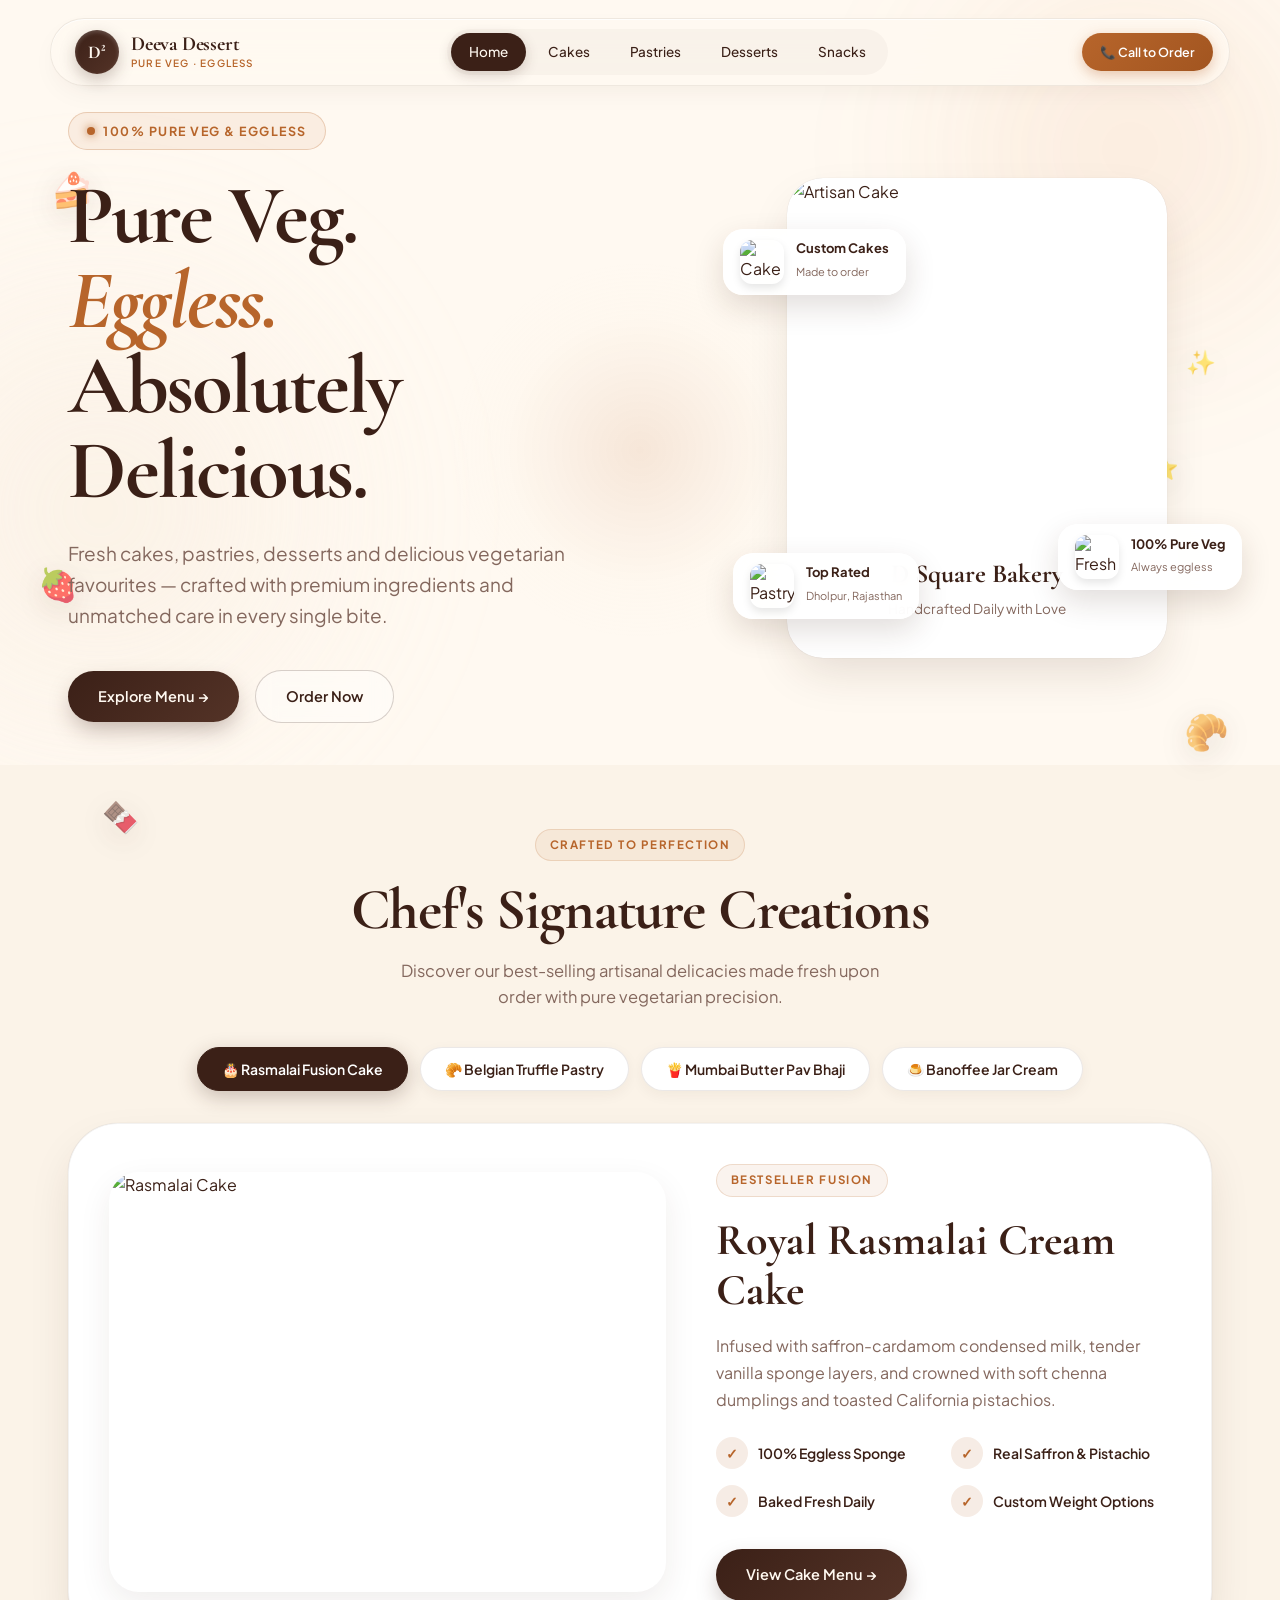
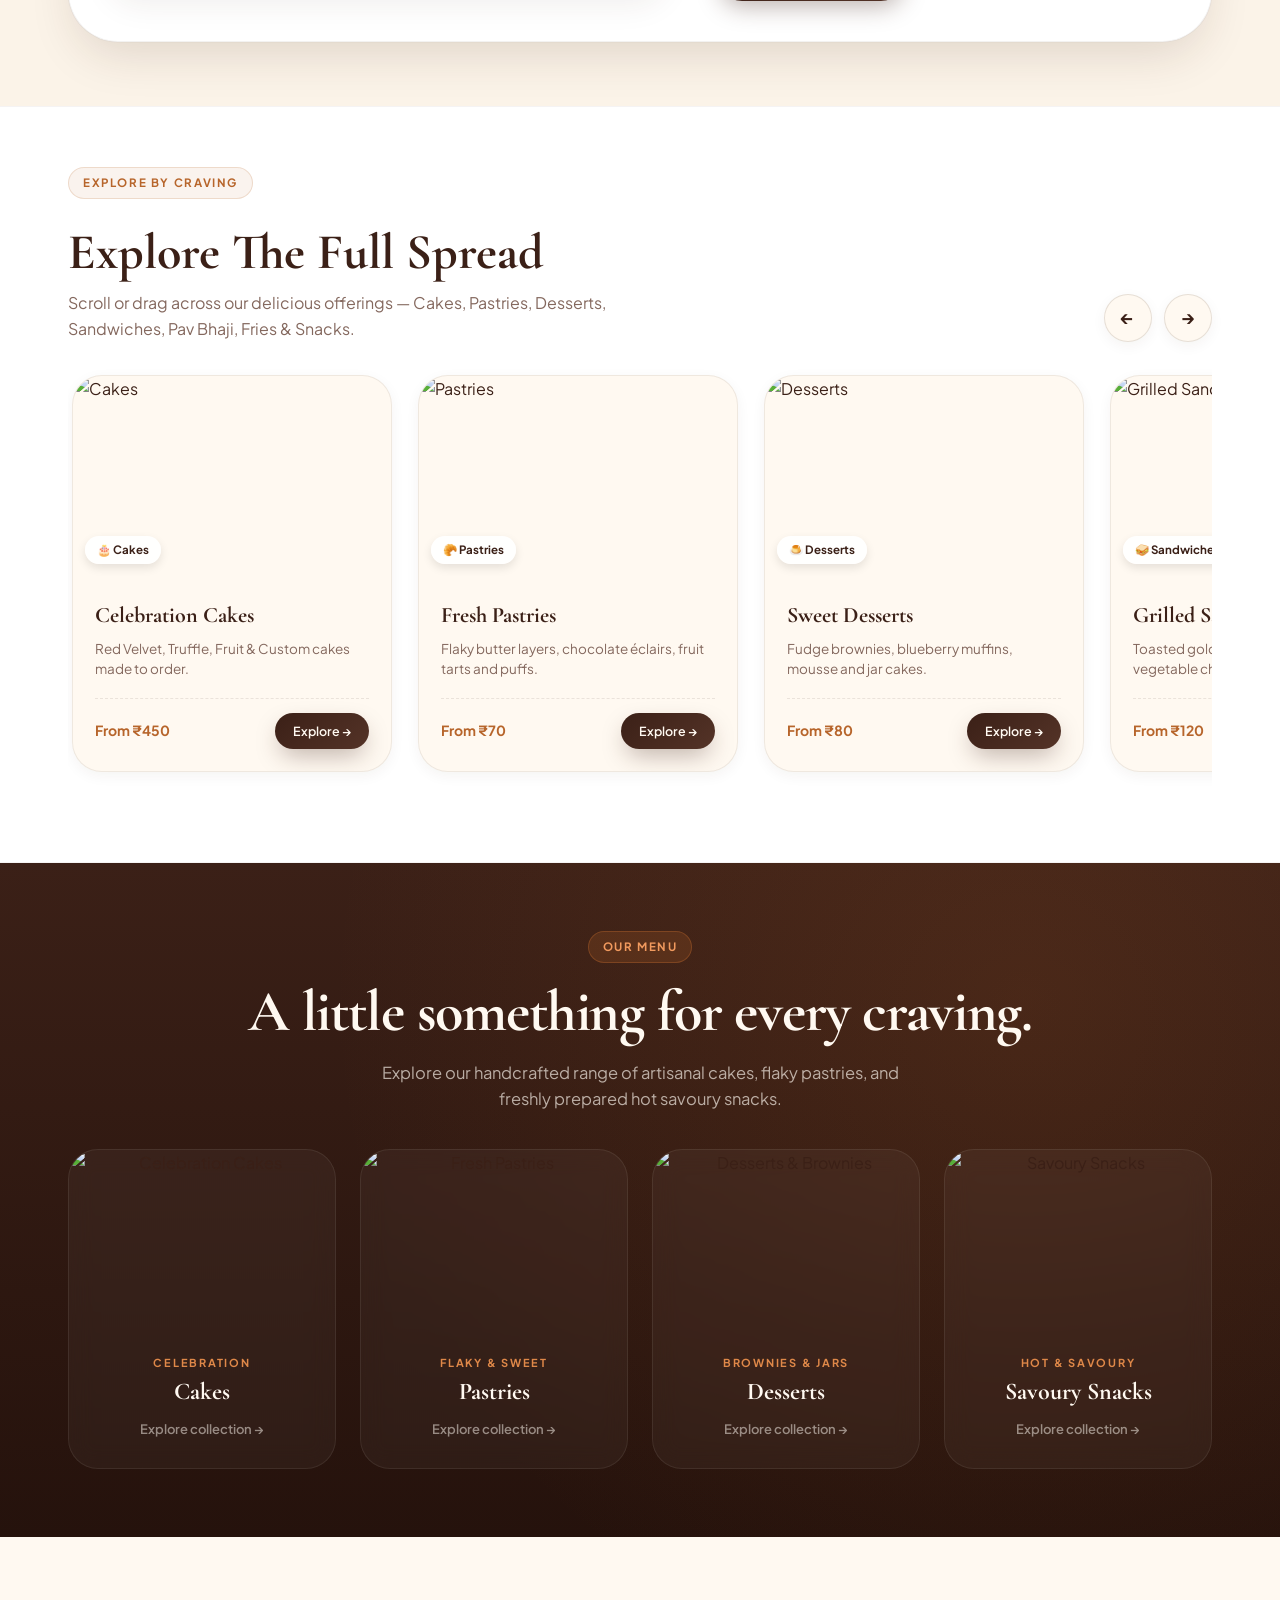
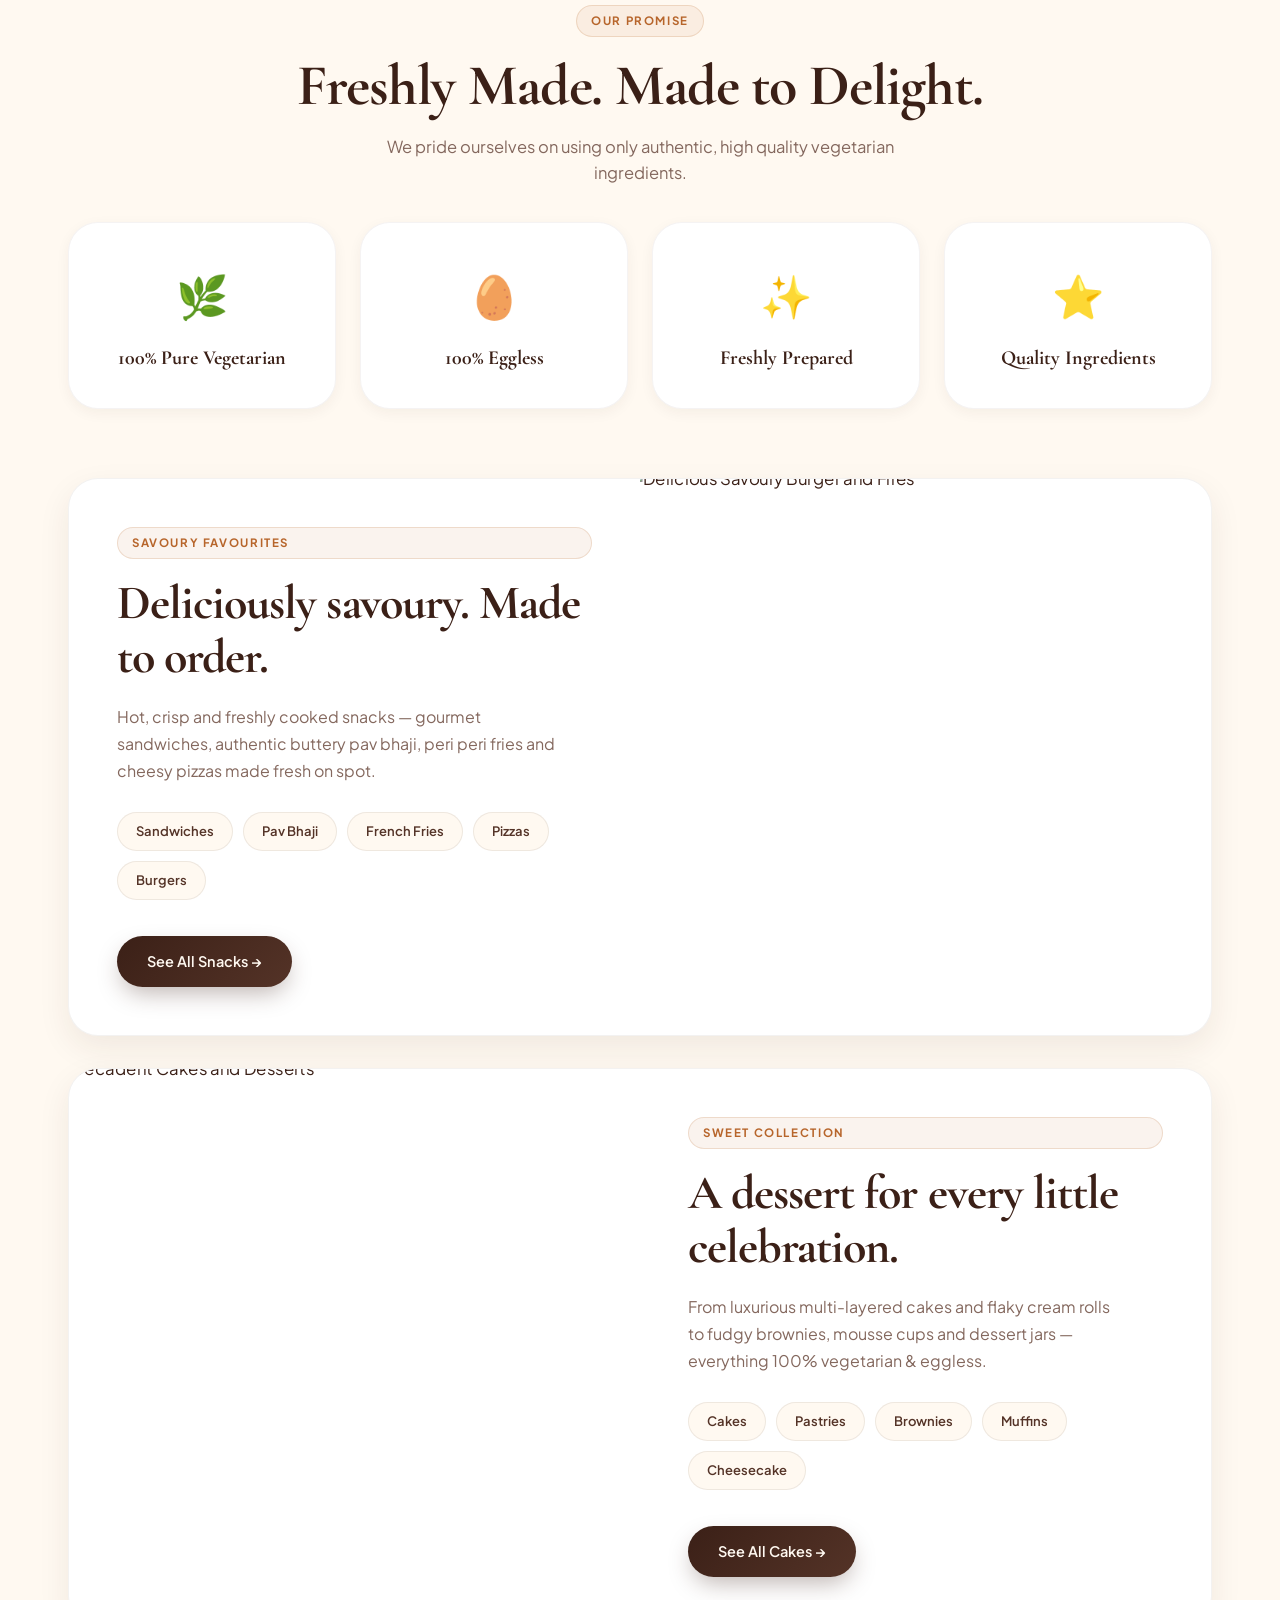
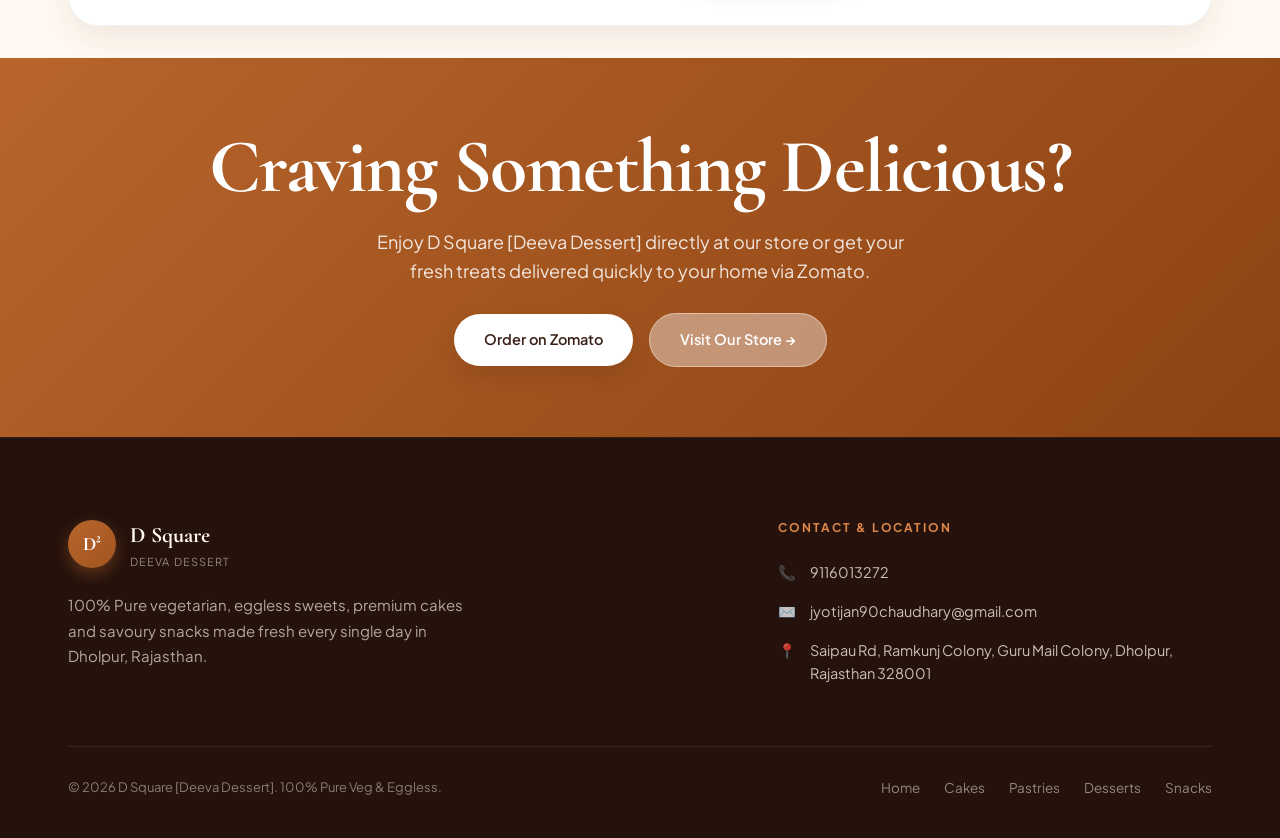
==== index.html @ 33e01db3 "v1" ====
<!DOCTYPE html>
<html lang="en" dir="ltr">
<head>
  <meta charset="UTF-8">
  <meta name="viewport" content="width=device-width, initial-scale=1.0">
  <title>D² Deeva Dessert — Pure Veg. Eggless. Absolutely Delicious.</title>
  <meta name="description" content="Fresh cakes, pastries, desserts and delicious vegetarian favourites — quality and freshness in every bite. 100% Pure Veg & Eggless.">
  <link rel="stylesheet" href="styles.css">
  <!-- GSAP & ScrollTrigger for fluid cinematic animations -->
  <script src="https://cdnjs.cloudflare.com/ajax/libs/gsap/3.12.5/gsap.min.js"></script>
  <script src="https://cdnjs.cloudflare.com/ajax/libs/gsap/3.12.5/ScrollTrigger.min.js"></script>
  <!-- Three.js for 3D animated scene -->
  <script src="https://cdnjs.cloudflare.com/ajax/libs/three.js/r128/three.min.js"></script>
</head>
<body>

  <!-- Ambient background glow orbs -->
  <div class="bg-ambient-orb orb-1"></div>
  <div class="bg-ambient-orb orb-2"></div>

  <!-- Floating Parallax Food Emblems / Crumbs -->
  <div class="floating-deco-layer" aria-hidden="true">
    <div class="deco-item deco-1" data-speed="0.15">🍰</div>
    <div class="deco-item deco-2" data-speed="-0.25">✨</div>
    <div class="deco-item deco-3" data-speed="0.2">🍓</div>
    <div class="deco-item deco-4" data-speed="-0.18">🥐</div>
    <div class="deco-item deco-5" data-speed="0.3">🍫</div>
    <div class="deco-item deco-6" data-speed="-0.22">⭐</div>
  </div>

  <!-- ═══ FLOATING NAVBAR ═══ -->
  <div class="navbar-wrap">
    <nav class="navbar" id="navbar">
      <a href="index.html" class="nav-logo">
        <div class="nav-logo-badge">D²</div>
        <div>
          <div class="nav-logo-text">Deeva Dessert</div>
          <div class="nav-logo-sub">Pure Veg · Eggless</div>
        </div>
      </a>
      <div class="nav-links">
        <a href="index.html" class="active">Home</a>
        <a href="cakes.html">Cakes</a>
        <a href="pastries.html">Pastries</a>
        <a href="desserts.html">Desserts</a>
        <a href="snacks.html">Snacks</a>
      </div>
      <div class="nav-right-actions">
        <a href="tel:9116013272" class="nav-btn-call">📞 Call to Order</a>
        <button class="nav-mobile-toggle" id="mobileToggle" aria-label="Toggle menu">
          <span></span><span></span><span></span>
        </button>
      </div>
    </nav>
  </div>

  <!-- Mobile Dropdown Menu -->
  <div class="nav-mobile-menu" id="mobileMenu">
    <a href="index.html" class="active">Home</a>
    <a href="cakes.html">Cakes</a>
    <a href="pastries.html">Pastries</a>
    <a href="desserts.html">Desserts</a>
    <a href="snacks.html">Snacks</a>
    <a href="tel:9116013272" style="color: var(--accent); font-weight: 700;">📞 Call: 9116013272</a>
  </div>

  <!-- ═══ CINEMATIC 3D HERO SECTION ═══ -->
  <section class="hero" id="heroSection">
    <div id="three-canvas"></div>
    <div class="container">
      <div class="hero-grid">
        <div class="hero-content" id="heroText">
          <div class="hero-badge hero-anim-elem">
            <span class="hero-badge-dot"></span>
            100% Pure Veg &amp; Eggless
          </div>
          <h1 class="hero-anim-elem">Pure Veg.<br><span class="highlight">Eggless.</span><br>Absolutely Delicious.</h1>
          <p class="hero-sub hero-anim-elem">Fresh cakes, pastries, desserts and delicious vegetarian favourites — crafted with premium ingredients and unmatched care in every single bite.</p>
          <div class="hero-btns hero-anim-elem">
            <a href="#menu" class="btn btn-primary">Explore Menu →</a>
            <a href="tel:9116013272" class="btn btn-outline">Order Now</a>
          </div>
        </div>

        <!-- Interactive 3D Parallax Tilt Card -->
        <div class="hero-visual-stage" id="heroVisual">
          <div class="hero-3d-card" id="heroCard">
            <div class="hero-3d-card-img-wrap">
              <img src="https://images.unsplash.com/photo-1578985545062-69928b1d9587?auto=format&fit=crop&w=800&q=80" alt="Artisan Cake" class="hero-3d-card-img" id="heroFoodImg">
            </div>
            <div class="hero-3d-card-caption">
              <h3>D Square Bakery</h3>
              <p>Handcrafted Daily with Love</p>
            </div>
          </div>

          <!-- Floating 3D Chips -->
          <div class="floating-chip chip-1" id="heroChip1">
            <img src="https://images.unsplash.com/photo-1588195538326-c5b1e9f80a1b?auto=format&fit=crop&w=120&q=80" alt="Cake" class="chip-img-thumb">
            <div class="chip-text">
              <h5>Custom Cakes</h5>
              <span>Made to order</span>
            </div>
          </div>

          <div class="floating-chip chip-2" id="heroChip2">
            <img src="https://images.unsplash.com/photo-1509440159596-0249088772ff?auto=format&fit=crop&w=120&q=80" alt="Fresh Bakery" class="chip-img-thumb">
            <div class="chip-text">
              <h5>100% Pure Veg</h5>
              <span>Always eggless</span>
            </div>
          </div>

          <div class="floating-chip chip-3" id="heroChip3">
            <img src="https://images.unsplash.com/photo-1555396273-367ea4eb4db5?auto=format&fit=crop&w=120&q=80" alt="Pastry" class="chip-img-thumb">
            <div class="chip-text">
              <h5>Top Rated</h5>
              <span>Dholpur, Rajasthan</span>
            </div>
          </div>
        </div>
      </div>
    </div>
  </section>

  <!-- ═══ 3D STICKY INTERACTIVE SIGNATURE SHOWCASE ═══ -->
  <section class="flavour-showcase-section" id="signatureShowcase">
    <div class="container">
      <div class="section-header text-center reveal">
        <span class="label-tag">Crafted to Perfection</span>
        <h2>Chef's Signature Creations</h2>
        <p>Discover our best-selling artisanal delicacies made fresh upon order with pure vegetarian precision.</p>
      </div>

      <!-- Tab Buttons -->
      <div class="flavour-tabs reveal">
        <button class="flavour-tab-btn active" data-target="panel-cake">🎂 Rasmalai Fusion Cake</button>
        <button class="flavour-tab-btn" data-target="panel-pastry">🥐 Belgian Truffle Pastry</button>
        <button class="flavour-tab-btn" data-target="panel-snack">🍟 Mumbai Butter Pav Bhaji</button>
        <button class="flavour-tab-btn" data-target="panel-dessert">🍮 Banoffee Jar Cream</button>
      </div>

      <!-- Tab Panels -->
      <div class="flavour-panels">

        <!-- Panel 1: Cake -->
        <div class="flavour-panel active" id="panel-cake">
          <div class="flavour-panel-img-wrap">
            <img src="https://images.unsplash.com/photo-1541781774459-bb2af2f05b55?auto=format&fit=crop&w=900&q=80" alt="Rasmalai Cake" class="flavour-panel-img">
          </div>
          <div class="flavour-panel-info">
            <span class="label-tag">Bestseller Fusion</span>
            <h3>Royal Rasmalai Cream Cake</h3>
            <p>Infused with saffron-cardamom condensed milk, tender vanilla sponge layers, and crowned with soft chenna dumplings and toasted California pistachios.</p>
            <div class="flavour-features">
              <div class="flavour-feat-item"><span class="flavour-feat-icon">✓</span> 100% Eggless Sponge</div>
              <div class="flavour-feat-item"><span class="flavour-feat-icon">✓</span> Real Saffron &amp; Pistachio</div>
              <div class="flavour-feat-item"><span class="flavour-feat-icon">✓</span> Baked Fresh Daily</div>
              <div class="flavour-feat-item"><span class="flavour-feat-icon">✓</span> Custom Weight Options</div>
            </div>
            <a href="cakes.html" class="btn btn-primary">View Cake Menu →</a>
          </div>
        </div>

        <!-- Panel 2: Pastry -->
        <div class="flavour-panel" id="panel-pastry">
          <div class="flavour-panel-img-wrap">
            <img src="https://images.unsplash.com/photo-1606313564200-e75d5e30476c?auto=format&fit=crop&w=900&q=80" alt="Belgian Truffle Pastry" class="flavour-panel-img">
          </div>
          <div class="flavour-panel-info">
            <span class="label-tag">Chocoholic Delight</span>
            <h3>Belgian Dark Truffle Pastry</h3>
            <p>Layered with 54% dark cocoa mousse, rich moist chocolate sponge, and glazed with a mirror-finish chocolate mirror glaze that melts upon touch.</p>
            <div class="flavour-features">
              <div class="flavour-feat-item"><span class="flavour-feat-icon">✓</span> Pure Dark Cocoa</div>
              <div class="flavour-feat-item"><span class="flavour-feat-icon">✓</span> Silky Mirror Glaze</div>
              <div class="flavour-feat-item"><span class="flavour-feat-icon">✓</span> Melt-in-mouth texture</div>
              <div class="flavour-feat-item"><span class="flavour-feat-icon">✓</span> Dairy-fresh whipped cream</div>
            </div>
            <a href="pastries.html" class="btn btn-primary">View Pastry Menu →</a>
          </div>
        </div>

        <!-- Panel 3: Snack -->
        <div class="flavour-panel" id="panel-snack">
          <div class="flavour-panel-img-wrap">
            <img src="https://images.unsplash.com/photo-1606491956689-2ea866880c84?auto=format&fit=crop&w=900&q=80" alt="Pav Bhaji" class="flavour-panel-img">
          </div>
          <div class="flavour-panel-info">
            <span class="label-tag">Hot &amp; Savoury</span>
            <h3>Amul Butter Pav Bhaji</h3>
            <p>Slow-cooked spicy mashed vegetables seasoned with aromatic spices, topped with generous dollops of butter, served piping hot with golden-toasted pav.</p>
            <div class="flavour-features">
              <div class="flavour-feat-item"><span class="flavour-feat-icon">✓</span> 100% Pure Butter</div>
              <div class="flavour-feat-item"><span class="flavour-feat-icon">✓</span> Made Fresh to Order</div>
              <div class="flavour-feat-item"><span class="flavour-feat-icon">✓</span> Served with Lime &amp; Onion</div>
              <div class="flavour-feat-item"><span class="flavour-feat-icon">✓</span> Authentic Secret Spices</div>
            </div>
            <a href="snacks.html" class="btn btn-primary">View Snacks Menu →</a>
          </div>
        </div>

        <!-- Panel 4: Dessert -->
        <div class="flavour-panel" id="panel-dessert">
          <div class="flavour-panel-img-wrap">
            <img src="https://images.unsplash.com/photo-1514517521153-1be72277b32f?auto=format&fit=crop&w=900&q=80" alt="Banoffee Jar Cream" class="flavour-panel-img">
          </div>
          <div class="flavour-panel-info">
            <span class="label-tag">Decadent Delight</span>
            <h3>English Banoffee Jar Cream</h3>
            <p>Layers of buttery biscuit crumble, slow-cooked golden dulce de leche caramel, sliced fresh bananas, and cloud-like whipped cream in a keepsake jar.</p>
            <div class="flavour-features">
              <div class="flavour-feat-item"><span class="flavour-feat-icon">✓</span> Dulce de Leche Caramel</div>
              <div class="flavour-feat-item"><span class="flavour-feat-icon">✓</span> Fresh Banana Layers</div>
              <div class="flavour-feat-item"><span class="flavour-feat-icon">✓</span> Reusable Glass Jar</div>
              <div class="flavour-feat-item"><span class="flavour-feat-icon">✓</span> Ready for Gifting</div>
            </div>
            <a href="desserts.html" class="btn btn-primary">View Desserts Menu →</a>
          </div>
        </div>

      </div>
    </div>
  </section>

  <!-- ═══ ZOMATO-STYLE HORIZONTAL SCROLL PRODUCT CAROUSEL ═══ -->
  <section class="horizontal-carousel-section" id="horizontalMenuSection">
    <div class="container carousel-sticky-container">
      <div class="carousel-intro reveal">
        <div>
          <span class="label-tag">Explore By Craving</span>
          <h2>Explore The Full Spread</h2>
          <p>Scroll or drag across our delicious offerings — Cakes, Pastries, Desserts, Sandwiches, Pav Bhaji, Fries &amp; Snacks.</p>
        </div>
        <div class="carousel-nav-arrows">
          <button class="carousel-arrow" id="carouselPrev" aria-label="Previous">←</button>
          <button class="carousel-arrow" id="carouselNext" aria-label="Next">→</button>
        </div>
      </div>

      <!-- Horizontal Track Driven by Vertical Scroll on Desktop & Touch on Mobile -->
      <div class="horizontal-scroll-track-wrapper" id="carouselTrackWrapper">
        <div class="horizontal-scroll-track" id="carouselTrack">

          <!-- Item 1: Cakes -->
          <div class="carousel-card">
            <div class="carousel-card-img-wrap">
              <img src="https://images.unsplash.com/photo-1578985545062-69928b1d9587?auto=format&fit=crop&w=700&q=80" alt="Cakes" class="carousel-card-img">
              <span class="carousel-category-badge">🎂 Cakes</span>
            </div>
            <div class="carousel-card-body">
              <h4>Celebration Cakes</h4>
              <p>Red Velvet, Truffle, Fruit &amp; Custom cakes made to order.</p>
              <div class="carousel-card-footer">
                <span class="carousel-price">From ₹450</span>
                <a href="cakes.html" class="btn btn-primary btn-sm">Explore →</a>
              </div>
            </div>
          </div>

          <!-- Item 2: Pastries -->
          <div class="carousel-card">
            <div class="carousel-card-img-wrap">
              <img src="https://images.unsplash.com/photo-1606313564200-e75d5e30476c?auto=format&fit=crop&w=700&q=80" alt="Pastries" class="carousel-card-img">
              <span class="carousel-category-badge">🥐 Pastries</span>
            </div>
            <div class="carousel-card-body">
              <h4>Fresh Pastries</h4>
              <p>Flaky butter layers, chocolate éclairs, fruit tarts and puffs.</p>
              <div class="carousel-card-footer">
                <span class="carousel-price">From ₹70</span>
                <a href="pastries.html" class="btn btn-primary btn-sm">Explore →</a>
              </div>
            </div>
          </div>

          <!-- Item 3: Desserts -->
          <div class="carousel-card">
            <div class="carousel-card-img-wrap">
              <img src="https://images.unsplash.com/photo-1514517521153-1be72277b32f?auto=format&fit=crop&w=700&q=80" alt="Desserts" class="carousel-card-img">
              <span class="carousel-category-badge">🍮 Desserts</span>
            </div>
            <div class="carousel-card-body">
              <h4>Sweet Desserts</h4>
              <p>Fudge brownies, blueberry muffins, mousse and jar cakes.</p>
              <div class="carousel-card-footer">
                <span class="carousel-price">From ₹80</span>
                <a href="desserts.html" class="btn btn-primary btn-sm">Explore →</a>
              </div>
            </div>
          </div>

          <!-- Item 4: Sandwiches -->
          <div class="carousel-card">
            <div class="carousel-card-img-wrap">
              <img src="https://images.unsplash.com/photo-1528735602780-2552fd46c7af?auto=format&fit=crop&w=700&q=80" alt="Grilled Sandwiches" class="carousel-card-img">
              <span class="carousel-category-badge">🥪 Sandwiches</span>
            </div>
            <div class="carousel-card-body">
              <h4>Grilled Sandwiches</h4>
              <p>Toasted golden paneer tikka &amp; loaded vegetable cheese.</p>
              <div class="carousel-card-footer">
                <span class="carousel-price">From ₹120</span>
                <a href="snacks.html" class="btn btn-primary btn-sm">Explore →</a>
              </div>
            </div>
          </div>

          <!-- Item 5: Pav Bhaji -->
          <div class="carousel-card">
            <div class="carousel-card-img-wrap">
              <img src="https://images.unsplash.com/photo-1606491956689-2ea866880c84?auto=format&fit=crop&w=700&q=80" alt="Pav Bhaji" class="carousel-card-img">
              <span class="carousel-category-badge">🍛 Pav Bhaji</span>
            </div>
            <div class="carousel-card-body">
              <h4>Mumbai Pav Bhaji</h4>
              <p>Buttery pav with authentic slow-cooked spicy vegetable bhaji.</p>
              <div class="carousel-card-footer">
                <span class="carousel-price">₹140 / plate</span>
                <a href="snacks.html" class="btn btn-primary btn-sm">Explore →</a>
              </div>
            </div>
          </div>

          <!-- Item 6: French Fries -->
          <div class="carousel-card">
            <div class="carousel-card-img-wrap">
              <img src="https://images.unsplash.com/photo-1630384060421-cb20d0e0649d?auto=format&fit=crop&w=700&q=80" alt="French Fries" class="carousel-card-img">
              <span class="carousel-category-badge">🍟 Fries</span>
            </div>
            <div class="carousel-card-body">
              <h4>Peri Peri Fries</h4>
              <p>Crispy golden fries tossed in zesty peri peri seasonings.</p>
              <div class="carousel-card-footer">
                <span class="carousel-price">From ₹100</span>
                <a href="snacks.html" class="btn btn-primary btn-sm">Explore →</a>
              </div>
            </div>
          </div>

          <!-- Item 7: Savoury Snacks & Pizzas -->
          <div class="carousel-card">
            <div class="carousel-card-img-wrap">
              <img src="https://images.unsplash.com/photo-1565299624946-b28f40a0ae38?auto=format&fit=crop&w=700&q=80" alt="Snacks & Pizzas" class="carousel-card-img">
              <span class="carousel-category-badge">🍕 Snacks &amp; Pizza</span>
            </div>
            <div class="carousel-card-body">
              <h4>Loaded Pizzas &amp; Burgers</h4>
              <p>Margherita, veg burgers, crispy spring rolls and chilli potato.</p>
              <div class="carousel-card-footer">
                <span class="carousel-price">From ₹130</span>
                <a href="snacks.html" class="btn btn-primary btn-sm">Explore →</a>
              </div>
            </div>
          </div>

        </div>
      </div>
    </div>
  </section>

  <!-- ═══ OUR MENU (3D OVERVIEW with Real Photos) ═══ -->
  <section class="menu-overview section-padding" id="menu">
    <div class="container">
      <div class="section-header text-center reveal">
        <span class="label-tag">Our Menu</span>
        <h2>A little something for every craving.</h2>
        <p>Explore our handcrafted range of artisanal cakes, flaky pastries, and freshly prepared hot savoury snacks.</p>
      </div>

      <div class="menu-cards" id="menuCardsGrid">
        <a href="cakes.html" class="menu-card reveal reveal-delay-1">
          <div class="menu-card-img-wrap">
            <img src="https://images.unsplash.com/photo-1535141192574-5d4897c13136?auto=format&fit=crop&w=600&q=80" alt="Celebration Cakes" class="menu-card-photo">
          </div>
          <div class="menu-card-content">
            <div class="menu-card-label">Celebration</div>
            <div class="menu-card-name">Cakes</div>
            <div class="menu-card-arrow">Explore collection →</div>
          </div>
        </a>

        <a href="pastries.html" class="menu-card reveal reveal-delay-2">
          <div class="menu-card-img-wrap">
            <img src="https://images.unsplash.com/photo-1509440159596-0249088772ff?auto=format&fit=crop&w=600&q=80" alt="Fresh Pastries" class="menu-card-photo">
          </div>
          <div class="menu-card-content">
            <div class="menu-card-label">Flaky &amp; Sweet</div>
            <div class="menu-card-name">Pastries</div>
            <div class="menu-card-arrow">Explore collection →</div>
          </div>
        </a>

        <a href="desserts.html" class="menu-card reveal reveal-delay-3">
          <div class="menu-card-img-wrap">
            <img src="https://images.unsplash.com/photo-1606313564200-e75d5e30476c?auto=format&fit=crop&w=600&q=80" alt="Desserts & Brownies" class="menu-card-photo">
          </div>
          <div class="menu-card-content">
            <div class="menu-card-label">Brownies &amp; Jars</div>
            <div class="menu-card-name">Desserts</div>
            <div class="menu-card-arrow">Explore collection →</div>
          </div>
        </a>

        <a href="snacks.html" class="menu-card reveal reveal-delay-4">
          <div class="menu-card-img-wrap">
            <img src="https://images.unsplash.com/photo-1565299624946-b28f40a0ae38?auto=format&fit=crop&w=600&q=80" alt="Savoury Snacks" class="menu-card-photo">
          </div>
          <div class="menu-card-content">
            <div class="menu-card-label">Hot &amp; Savoury</div>
            <div class="menu-card-name">Savoury Snacks</div>
            <div class="menu-card-arrow">Explore collection →</div>
          </div>
        </a>
      </div>
    </div>
  </section>

  <!-- ═══ WHY CHOOSE US ═══ -->
  <section class="section-padding" id="whySection">
    <div class="container">
      <div class="section-header text-center reveal">
        <span class="label-tag">Our Promise</span>
        <h2>Freshly Made. Made to Delight.</h2>
        <p>We pride ourselves on using only authentic, high quality vegetarian ingredients.</p>
      </div>

      <div class="pillars" id="pillarsGrid">
        <div class="pillar reveal reveal-delay-1">
          <span class="pillar-icon">🌿</span>
          <div class="pillar-name">100% Pure Vegetarian</div>
        </div>
        <div class="pillar reveal reveal-delay-2">
          <span class="pillar-icon">🥚</span>
          <div class="pillar-name">100% Eggless</div>
        </div>
        <div class="pillar reveal reveal-delay-3">
          <span class="pillar-icon">✨</span>
          <div class="pillar-name">Freshly Prepared</div>
        </div>
        <div class="pillar reveal reveal-delay-4">
          <span class="pillar-icon">⭐</span>
          <div class="pillar-name">Quality Ingredients</div>
        </div>
      </div>
    </div>
  </section>

  <!-- ═══ SAVOURY PREVIEW (with parallax image reveal) ═══ -->
  <section class="container" id="savouryPreview">
    <div class="preview-row reveal parallax-card">
      <div class="preview-content">
        <span class="label-tag">Savoury Favourites</span>
        <h2>Deliciously savoury. Made to order.</h2>
        <p>Hot, crisp and freshly cooked snacks — gourmet sandwiches, authentic buttery pav bhaji, peri peri fries and cheesy pizzas made fresh on spot.</p>
        <div class="preview-items">
          <span>Sandwiches</span>
          <span>Pav Bhaji</span>
          <span>French Fries</span>
          <span>Pizzas</span>
          <span>Burgers</span>
        </div>
        <div>
          <a href="snacks.html" class="btn btn-primary">See All Snacks →</a>
        </div>
      </div>
      <div class="preview-visual-photo-wrap">
        <img src="https://images.unsplash.com/photo-1568901346375-23c9450c58cd?auto=format&fit=crop&w=900&q=80" alt="Delicious Savoury Burger and Fries" class="preview-visual-photo parallax-img">
      </div>
    </div>
  </section>

  <!-- ═══ SWEET PREVIEW (with parallax image reveal) ═══ -->
  <section class="container" id="sweetPreview">
    <div class="preview-row reveal parallax-card" style="direction: rtl;">
      <div class="preview-content" style="direction: ltr;">
        <span class="label-tag">Sweet Collection</span>
        <h2>A dessert for every little celebration.</h2>
        <p>From luxurious multi-layered cakes and flaky cream rolls to fudgy brownies, mousse cups and dessert jars — everything 100% vegetarian &amp; eggless.</p>
        <div class="preview-items">
          <span>Cakes</span>
          <span>Pastries</span>
          <span>Brownies</span>
          <span>Muffins</span>
          <span>Cheesecake</span>
        </div>
        <div>
          <a href="cakes.html" class="btn btn-primary">See All Cakes →</a>
        </div>
      </div>
      <div class="preview-visual-photo-wrap" style="direction: ltr;">
        <img src="https://images.unsplash.com/photo-1587314168485-3236d6710814?auto=format&fit=crop&w=900&q=80" alt="Decadent Cakes and Desserts" class="preview-visual-photo parallax-img">
      </div>
    </div>
  </section>

  <!-- ═══ CTA SECTION ═══ -->
  <section class="home-cta reveal" id="ctaSection">
    <div class="container">
      <h2>Craving Something Delicious?</h2>
      <p>Enjoy D Square [Deeva Dessert] directly at our store or get your fresh treats delivered quickly to your home via Zomato.</p>
      <div class="home-cta-btns">
        <a href="https://zomato.com" target="_blank" rel="noopener" class="btn btn-light">Order on Zomato</a>
        <a href="https://maps.google.com/?q=Saipau+Rd+Ramkunj+Colony+Dholpur+Rajasthan" target="_blank" rel="noopener" class="btn btn-outline" style="color:#ffffff; border-color:rgba(255,255,255,0.4);">Visit Our Store →</a>
      </div>
    </div>
  </section>

  <!-- ═══ FOOTER ═══ -->
  <footer class="footer">
    <div class="container">
      <div class="footer-inner">
        <div class="footer-brand">
          <div class="footer-logo">
            <div class="footer-logo-badge">D²</div>
            <div>
              <div class="footer-logo-name">D Square</div>
              <div class="footer-logo-sub">Deeva Dessert</div>
            </div>
          </div>
          <p class="footer-tagline">100% Pure vegetarian, eggless sweets, premium cakes and savoury snacks made fresh every single day in Dholpur, Rajasthan.</p>
        </div>
        <div class="footer-contact">
          <h4>Contact &amp; Location</h4>
          <div class="footer-contact-list">
            <div class="footer-contact-item">
              <span>📞</span>
              <a href="tel:9116013272">9116013272</a>
            </div>
            <div class="footer-contact-item">
              <span>✉️</span>
              <a href="mailto:jyotijan90chaudhary@gmail.com">jyotijan90chaudhary@gmail.com</a>
            </div>
            <div class="footer-contact-item">
              <span>📍</span>
              <span>Saipau Rd, Ramkunj Colony, Guru Mail Colony, Dholpur, Rajasthan 328001</span>
            </div>
          </div>
        </div>
      </div>
      <div class="footer-bottom">
        <p>© 2026 D Square [Deeva Dessert]. 100% Pure Veg &amp; Eggless.</p>
        <div class="footer-nav-links">
          <a href="index.html">Home</a>
          <a href="cakes.html">Cakes</a>
          <a href="pastries.html">Pastries</a>
          <a href="desserts.html">Desserts</a>
          <a href="snacks.html">Snacks</a>
        </div>
      </div>
    </div>
  </footer>

  <script src="script.js"></script>
</body>
</html>
---- styles.css ----
/* =========================================================
   DEEVA DESSERT (D²) — ULTRA-PREMIUM 3D STYLESHEET
   ========================================================= */

@import url('https://fonts.googleapis.com/css2?family=Cormorant+Garamond:ital,wght@0,500;0,600;0,700;1,600;1,700&family=Plus+Jakarta+Sans:wght@300;400;500;600;700&display=swap');

:root {
  --bg: #fff9f1;
  --bg-secondary: #fbf3e8;
  --dark: #3b2017;
  --dark-deep: #25120c;
  --dark-soft: #543327;
  --accent: #b7652b;
  --accent-light: #df8849;
  --accent-glow: rgba(183, 101, 43, 0.35);
  --light: #f5e7d6;
  --light-glass: rgba(255, 249, 241, 0.75);
  --text-muted: #84685e;
  --white: #ffffff;

  --font-serif: 'Cormorant Garamond', 'Cormorant', Georgia, serif;
  --font-sans: 'Plus Jakarta Sans', -apple-system, BlinkMacSystemFont, sans-serif;

  --radius-xs: 8px;
  --radius-sm: 14px;
  --radius-md: 20px;
  --radius-lg: 30px;
  --radius-xl: 50px;

  --shadow-sm: 0 4px 14px rgba(59, 32, 23, 0.05);
  --shadow-md: 0 12px 32px rgba(59, 32, 23, 0.08);
  --shadow-3d: 0 20px 48px -10px rgba(59, 32, 23, 0.15), 0 0 1px rgba(59, 32, 23, 0.2);
  --shadow-3d-hover: 0 32px 70px -15px rgba(59, 32, 23, 0.25), 0 0 30px rgba(183, 101, 43, 0.2);

  --transition: all 0.4s cubic-bezier(0.16, 1, 0.3, 1);
  --transition-fast: all 0.2s ease;
}

/* ---------- RESET & BASE ---------- */
*, *::before, *::after {
  box-sizing: border-box;
  margin: 0;
  padding: 0;
}

html {
  scroll-behavior: smooth;
  text-rendering: optimizeLegibility;
}

body {
  font-family: var(--font-sans);
  background-color: var(--bg);
  color: var(--dark);
  -webkit-font-smoothing: antialiased;
  -moz-osx-font-smoothing: grayscale;
  overflow-x: hidden;
  position: relative;
  line-height: 1.6;
}

/* Custom 3D Cursor Glow */
.cursor-glow {
  position: fixed;
  width: 380px;
  height: 380px;
  border-radius: 50%;
  background: radial-gradient(circle, rgba(183, 101, 43, 0.12) 0%, rgba(245, 231, 214, 0.05) 50%, transparent 70%);
  pointer-events: none;
  transform: translate(-50%, -50%);
  z-index: 1;
  transition: opacity 0.3s ease;
}

/* Ambient Background Lights */
.bg-ambient-orb {
  position: fixed;
  border-radius: 50%;
  pointer-events: none;
  filter: blur(80px);
  z-index: 0;
  opacity: 0.6;
}
.orb-1 {
  width: 500px; height: 500px;
  background: radial-gradient(circle, rgba(223, 136, 73, 0.25) 0%, transparent 70%);
  top: -100px; right: -100px;
  animation: orbDrift 20s infinite alternate ease-in-out;
}
.orb-2 {
  width: 600px; height: 600px;
  background: radial-gradient(circle, rgba(245, 231, 214, 0.8) 0%, transparent 70%);
  bottom: 10%; left: -200px;
  animation: orbDrift 25s infinite alternate-reverse ease-in-out;
}

@keyframes orbDrift {
  0% { transform: translate(0, 0) scale(1); }
  100% { transform: translate(60px, 40px) scale(1.1); }
}

#three-canvas {
  position: absolute;
  top: 0;
  left: 0;
  width: 100%;
  height: 100%;
  pointer-events: none;
  z-index: 1;
}

a, button {
  color: inherit;
  font: inherit;
  outline: none;
}
a { text-decoration: none; }
img { display: block; max-width: 100%; }

/* =========================================================
   NAVBAR (Glassmorphism & Floating Pill)
   ========================================================= */
.navbar-wrap {
  position: fixed;
  top: 18px;
  left: 0;
  right: 0;
  z-index: 1000;
  display: flex;
  justify-content: center;
  padding: 0 20px;
  pointer-events: none;
}

.navbar {
  pointer-events: auto;
  display: flex;
  align-items: center;
  justify-content: space-between;
  width: 100%;
  max-width: 1180px;
  height: 68px;
  padding: 0 16px 0 24px;
  background: rgba(255, 249, 241, 0.84);
  backdrop-filter: blur(20px);
  -webkit-backdrop-filter: blur(20px);
  border: 1px solid rgba(59, 32, 23, 0.08);
  border-radius: var(--radius-xl);
  box-shadow: 0 10px 30px -10px rgba(59, 32, 23, 0.08), inset 0 1px 0 rgba(255, 255, 255, 0.8);
  transition: var(--transition);
}

.navbar.scrolled {
  transform: translateY(-4px);
  background: rgba(255, 249, 241, 0.95);
  box-shadow: 0 18px 45px -12px rgba(59, 32, 23, 0.14), inset 0 1px 0 rgba(255, 255, 255, 0.9);
}

.nav-logo {
  display: flex;
  align-items: center;
  gap: 12px;
  position: relative;
  z-index: 2;
}

.nav-logo-badge {
  width: 44px;
  height: 44px;
  border-radius: 50%;
  background: linear-gradient(135deg, var(--dark) 0%, var(--dark-soft) 100%);
  color: var(--bg);
  font-family: var(--font-serif);
  font-weight: 700;
  font-size: 18px;
  display: flex;
  align-items: center;
  justify-content: center;
  box-shadow: 0 6px 16px rgba(59, 32, 23, 0.25), inset 0 2px 4px rgba(255, 255, 255, 0.2);
  transition: transform 0.4s cubic-bezier(0.34, 1.56, 0.64, 1);
}

.nav-logo:hover .nav-logo-badge {
  transform: rotate(12deg) scale(1.08);
}

.nav-logo-text {
  font-family: var(--font-serif);
  font-size: 20px;
  font-weight: 700;
  color: var(--dark);
  line-height: 1.1;
  letter-spacing: -0.01em;
}

.nav-logo-sub {
  font-size: 10px;
  font-weight: 600;
  color: var(--accent);
  letter-spacing: 0.12em;
  text-transform: uppercase;
}

.nav-links {
  display: flex;
  align-items: center;
  gap: 4px;
  background: rgba(59, 32, 23, 0.03);
  padding: 4px;
  border-radius: var(--radius-xl);
}

.nav-links a {
  font-family: var(--font-sans);
  font-size: 13.5px;
  font-weight: 500;
  color: var(--dark);
  padding: 8px 18px;
  border-radius: var(--radius-xl);
  transition: var(--transition);
  position: relative;
}

.nav-links a:hover {
  color: var(--accent);
  background: rgba(183, 101, 43, 0.08);
}

.nav-links a.active {
  background: var(--dark);
  color: var(--bg);
  box-shadow: 0 4px 14px rgba(59, 32, 23, 0.2);
}

.nav-right-actions {
  display: flex;
  align-items: center;
  gap: 10px;
}

.nav-btn-call {
  display: inline-flex;
  align-items: center;
  gap: 6px;
  font-size: 12.5px;
  font-weight: 600;
  padding: 9px 18px;
  background: linear-gradient(135deg, var(--accent) 0%, #a25520 100%);
  color: var(--white);
  border-radius: var(--radius-xl);
  box-shadow: 0 4px 14px rgba(183, 101, 43, 0.35);
  transition: var(--transition);
}

.nav-btn-call:hover {
  transform: translateY(-2px);
  box-shadow: 0 8px 22px rgba(183, 101, 43, 0.45);
}

.nav-mobile-toggle {
  display: none;
  background: none;
  border: none;
  cursor: pointer;
  padding: 10px;
  flex-direction: column;
  gap: 5px;
  z-index: 1002;
}

.nav-mobile-toggle span {
  width: 24px;
  height: 2px;
  background: var(--dark);
  border-radius: 2px;
  transition: var(--transition);
}

.nav-mobile-toggle.open span:nth-child(1) { transform: translateY(7px) rotate(45deg); }
.nav-mobile-toggle.open span:nth-child(2) { opacity: 0; }
.nav-mobile-toggle.open span:nth-child(3) { transform: translateY(-7px) rotate(-45deg); }

.nav-mobile-menu {
  position: fixed;
  top: 96px;
  left: 20px;
  right: 20px;
  background: rgba(255, 249, 241, 0.98);
  backdrop-filter: blur(25px);
  border-radius: var(--radius-lg);
  padding: 24px;
  box-shadow: var(--shadow-3d);
  border: 1px solid rgba(59, 32, 23, 0.1);
  display: flex;
  flex-direction: column;
  gap: 8px;
  z-index: 999;
  transform: translateY(-20px) scale(0.96);
  opacity: 0;
  pointer-events: none;
  transition: var(--transition);
}

.nav-mobile-menu.open {
  transform: translateY(0) scale(1);
  opacity: 1;
  pointer-events: auto;
}

.nav-mobile-menu a {
  font-size: 16px;
  font-weight: 600;
  padding: 12px 18px;
  border-radius: var(--radius-sm);
  transition: var(--transition-fast);
}

.nav-mobile-menu a.active {
  background: var(--dark);
  color: var(--bg);
}

/* =========================================================
   CONTAINER & SECTION COMMONS
   ========================================================= */
.container {
  width: 100%;
  max-width: 1200px;
  margin: 0 auto;
  padding: 0 28px;
  position: relative;
  z-index: 2;
}

.section-padding {
  padding: 68px 0;
  position: relative;
  z-index: 2;
}

.section-header {
  margin-bottom: 36px;
}
.section-header.text-center {
  text-align: center;
}
.section-header.text-center p {
  margin-left: auto;
  margin-right: auto;
}

.label-tag {
  display: inline-flex;
  align-items: center;
  gap: 6px;
  font-family: var(--font-sans);
  font-size: 11.5px;
  font-weight: 700;
  letter-spacing: 0.14em;
  text-transform: uppercase;
  color: var(--accent);
  background: rgba(183, 101, 43, 0.08);
  border: 1px solid rgba(183, 101, 43, 0.18);
  padding: 6px 14px;
  border-radius: var(--radius-xl);
  margin-bottom: 18px;
}

.section-header h2 {
  font-family: var(--font-serif);
  font-size: clamp(38px, 4.8vw, 58px);
  font-weight: 700;
  color: var(--dark);
  line-height: 1.08;
  letter-spacing: -0.02em;
}

.section-header p {
  margin-top: 16px;
  font-size: 16.5px;
  color: var(--text-muted);
  line-height: 1.6;
  max-width: 520px;
}

/* Buttons */
.btn {
  display: inline-flex;
  align-items: center;
  justify-content: center;
  gap: 10px;
  font-family: var(--font-sans);
  font-size: 14.5px;
  font-weight: 600;
  padding: 14px 30px;
  border-radius: var(--radius-xl);
  cursor: pointer;
  border: none;
  transition: var(--transition);
  position: relative;
  overflow: hidden;
}

.btn-primary {
  background: linear-gradient(135deg, var(--dark) 0%, var(--dark-soft) 100%);
  color: var(--bg);
  box-shadow: 0 10px 25px -5px rgba(59, 32, 23, 0.35);
}

.btn-primary:hover {
  transform: translateY(-3px) scale(1.02);
  box-shadow: 0 16px 35px -5px rgba(59, 32, 23, 0.45);
}

.btn-outline {
  background: rgba(255, 255, 255, 0.4);
  backdrop-filter: blur(10px);
  color: var(--dark);
  border: 1.5px solid rgba(59, 32, 23, 0.2);
}

.btn-outline:hover {
  background: var(--dark);
  color: var(--bg);
  border-color: var(--dark);
  transform: translateY(-3px);
}

.btn-light {
  background: var(--white);
  color: var(--dark);
  box-shadow: 0 10px 25px rgba(0, 0, 0, 0.1);
}

.btn-light:hover {
  transform: translateY(-3px);
  box-shadow: 0 15px 35px rgba(0, 0, 0, 0.15);
}

/* =========================================================
   HERO SECTION (HOME) WITH 3D COMPOSITION
   ========================================================= */
.hero {
  min-height: 85vh;
  display: flex;
  align-items: center;
  padding-top: 100px;
  padding-bottom: 30px;
  position: relative;
  overflow: hidden;
}

.hero-grid {
  display: grid;
  grid-template-columns: 1.15fr 0.85fr;
  gap: 40px;
  align-items: center;
}

.hero-content {
  position: relative;
  z-index: 5;
}

.hero-badge {
  display: inline-flex;
  align-items: center;
  gap: 8px;
  background: rgba(183, 101, 43, 0.08);
  border: 1px solid rgba(183, 101, 43, 0.25);
  border-radius: var(--radius-xl);
  padding: 8px 18px;
  margin-bottom: 24px;
  font-size: 12.5px;
  font-weight: 700;
  color: var(--accent);
  letter-spacing: 0.12em;
  text-transform: uppercase;
}

.hero-badge-dot {
  width: 8px;
  height: 8px;
  border-radius: 50%;
  background: var(--accent);
  box-shadow: 0 0 10px var(--accent);
  animation: pulseDot 2s infinite;
}

@keyframes pulseDot {
  0%, 100% { transform: scale(1); opacity: 1; }
  50% { transform: scale(1.3); opacity: 0.6; }
}

.hero h1 {
  font-family: var(--font-serif);
  font-size: clamp(52px, 6.5vw, 92px);
  font-weight: 700;
  line-height: 1.02;
  letter-spacing: -0.03em;
  color: var(--dark);
  margin-bottom: 24px;
}

.hero h1 span.highlight {
  font-style: italic;
  color: var(--accent);
  position: relative;
  display: inline-block;
}

.hero-sub {
  font-size: clamp(16px, 1.8vw, 19px);
  color: var(--text-muted);
  line-height: 1.65;
  max-width: 520px;
  margin-bottom: 38px;
}

.hero-btns {
  display: flex;
  align-items: center;
  gap: 16px;
  flex-wrap: wrap;
}

/* 3D Visual Hero Stage */
.hero-visual-stage {
  position: relative;
  width: 100%;
  height: 540px;
  perspective: 1200px;
  display: flex;
  align-items: center;
  justify-content: center;
}

.hero-3d-card {
  position: relative;
  width: 380px;
  height: 480px;
  background: #ffffff;
  border-radius: 36px;
  border: 1px solid rgba(255, 255, 255, 0.8);
  box-shadow: var(--shadow-3d);
  transform-style: preserve-3d;
  transition: transform 0.2s cubic-bezier(0.2, 0, 0.2, 1);
  display: flex;
  flex-direction: column;
  overflow: hidden;
  cursor: grab;
}

.hero-3d-card-img-wrap {
  width: 100%;
  height: 350px;
  overflow: hidden;
  position: relative;
}

.hero-3d-card-img {
  width: 100%;
  height: 100%;
  object-fit: cover;
  transition: transform 0.6s cubic-bezier(0.16, 1, 0.3, 1);
}

.hero-3d-card:hover .hero-3d-card-img {
  transform: scale(1.08);
}

.hero-3d-card-caption {
  padding: 24px;
  text-align: center;
  background: linear-gradient(to top, #ffffff 80%, rgba(255, 255, 255, 0.95));
  position: relative;
  z-index: 2;
}

.hero-3d-card-caption h3 {
  font-family: var(--font-serif);
  font-size: 26px;
  font-weight: 700;
  color: var(--dark);
}

.hero-3d-card-caption p {
  font-size: 13.5px;
  color: var(--text-muted);
  margin-top: 4px;
}

/* Floating 3D Chips around Hero Card */
.floating-chip {
  position: absolute;
  background: rgba(255, 255, 255, 0.94);
  backdrop-filter: blur(14px);
  border: 1px solid rgba(255, 255, 255, 0.8);
  border-radius: var(--radius-md);
  padding: 10px 16px;
  box-shadow: 0 12px 30px rgba(59, 32, 23, 0.15);
  display: flex;
  align-items: center;
  gap: 12px;
  z-index: 10;
  transform-style: preserve-3d;
  pointer-events: none;
  animation: floatChip 5s ease-in-out infinite alternate;
}

.chip-1 {
  top: 15%;
  left: -20px;
  animation-delay: 0s;
}

.chip-2 {
  bottom: 18%;
  right: -30px;
  animation-delay: -2s;
}

.chip-3 {
  top: 75%;
  left: -10px;
  animation-delay: -3.5s;
}

@keyframes floatChip {
  0% { transform: translateY(0) rotate(0deg); }
  100% { transform: translateY(-16px) rotate(-2deg); }
}

.chip-img-thumb {
  width: 44px;
  height: 44px;
  border-radius: 12px;
  object-fit: cover;
  box-shadow: 0 4px 8px rgba(0, 0, 0, 0.1);
}

.chip-text h5 {
  font-size: 13px;
  font-weight: 700;
  color: var(--dark);
  line-height: 1.2;
}

.chip-text span {
  font-size: 11px;
  color: var(--text-muted);
}

/* =========================================================
   3D INTERACTIVE FLAVOUR CAROUSEL / HIGHLIGHT TABS
   ========================================================= */
.flavour-showcase-section {
  padding: 64px 0;
  position: relative;
  background: var(--bg-secondary);
  overflow: hidden;
}

.flavour-tabs {
  display: flex;
  justify-content: center;
  gap: 12px;
  margin-bottom: 32px;
  flex-wrap: wrap;
}

.flavour-tab-btn {
  padding: 10px 24px;
  border-radius: var(--radius-xl);
  background: var(--white);
  border: 1px solid rgba(59, 32, 23, 0.1);
  font-size: 14px;
  font-weight: 600;
  color: var(--dark);
  cursor: pointer;
  transition: var(--transition);
  box-shadow: var(--shadow-sm);
}

.flavour-tab-btn:hover {
  background: var(--light);
  transform: translateY(-2px);
}

.flavour-tab-btn.active {
  background: var(--dark);
  color: var(--white);
  box-shadow: 0 6px 20px rgba(59, 32, 23, 0.25);
  border-color: var(--dark);
}

.flavour-panels {
  position: relative;
}

.flavour-panel {
  display: none;
  grid-template-columns: 1.1fr 0.9fr;
  gap: 50px;
  align-items: center;
  background: var(--white);
  border-radius: var(--radius-xl);
  padding: 40px;
  box-shadow: var(--shadow-3d);
  border: 1px solid rgba(59, 32, 23, 0.06);
  opacity: 0;
  transform: translateY(20px);
  transition: opacity 0.5s ease, transform 0.5s ease;
}

.flavour-panel.active {
  display: grid;
  opacity: 1;
  transform: translateY(0);
}

.flavour-panel-img-wrap {
  position: relative;
  border-radius: var(--radius-lg);
  overflow: hidden;
  height: 420px;
  box-shadow: var(--shadow-md);
}

.flavour-panel-img {
  width: 100%;
  height: 100%;
  object-fit: cover;
  transition: transform 0.6s ease;
}

.flavour-panel:hover .flavour-panel-img {
  transform: scale(1.06);
}

.flavour-panel-info h3 {
  font-family: var(--font-serif);
  font-size: clamp(32px, 3.5vw, 44px);
  font-weight: 700;
  color: var(--dark);
  margin-bottom: 16px;
  line-height: 1.15;
}

.flavour-panel-info p {
  font-size: 16px;
  color: var(--text-muted);
  line-height: 1.7;
  margin-bottom: 24px;
}

.flavour-features {
  display: grid;
  grid-template-columns: 1fr 1fr;
  gap: 16px;
  margin-bottom: 32px;
}

.flavour-feat-item {
  display: flex;
  align-items: center;
  gap: 10px;
  font-size: 14px;
  font-weight: 600;
  color: var(--dark);
}

.flavour-feat-icon {
  width: 32px;
  height: 32px;
  border-radius: 50%;
  background: rgba(183, 101, 43, 0.12);
  color: var(--accent);
  display: flex;
  align-items: center;
  justify-content: center;
  font-size: 14px;
}

/* =========================================================
   FLOATING DECORATIVE PARALLAX ELEMENTS
   ========================================================= */
.floating-deco-layer {
  position: fixed;
  inset: 0;
  pointer-events: none;
  z-index: 1;
  overflow: hidden;
}

.deco-item {
  position: absolute;
  font-size: 28px;
  filter: drop-shadow(0 8px 16px rgba(59, 32, 23, 0.18));
  opacity: 0.65;
  transition: transform 0.1s linear;
  user-select: none;
}

.deco-1 { top: 18%; left: 4%; font-size: 34px; }
.deco-2 { top: 38%; right: 5%; font-size: 24px; color: var(--accent); }
.deco-3 { top: 62%; left: 3%; font-size: 32px; }
.deco-4 { top: 78%; right: 4%; font-size: 36px; }
.deco-5 { top: 88%; left: 8%; font-size: 30px; }
.deco-6 { top: 50%; right: 8%; font-size: 22px; color: var(--accent); }

/* =========================================================
   ZOMATO-STYLE HORIZONTAL SCROLL PRODUCT CAROUSEL
   ========================================================= */
.horizontal-carousel-section {
  padding: 60px 0;
  position: relative;
  background: var(--white);
  border-top: 1px solid rgba(59, 32, 23, 0.05);
  border-bottom: 1px solid rgba(59, 32, 23, 0.05);
  overflow: hidden;
}

.carousel-intro {
  display: flex;
  align-items: flex-end;
  justify-content: space-between;
  margin-bottom: 24px;
  gap: 20px;
  flex-wrap: wrap;
}

.carousel-intro h2 {
  font-family: var(--font-serif);
  font-size: clamp(34px, 4vw, 50px);
  font-weight: 700;
  color: var(--dark);
  line-height: 1.1;
  margin-top: 8px;
}

.carousel-intro p {
  color: var(--text-muted);
  font-size: 16px;
  max-width: 580px;
  margin-top: 10px;
}

.carousel-nav-arrows {
  display: flex;
  gap: 12px;
}

.carousel-arrow {
  width: 48px;
  height: 48px;
  border-radius: 50%;
  background: var(--bg);
  border: 1.5px solid rgba(59, 32, 23, 0.12);
  color: var(--dark);
  font-size: 18px;
  font-weight: 700;
  display: flex;
  align-items: center;
  justify-content: center;
  cursor: pointer;
  transition: var(--transition);
  box-shadow: var(--shadow-sm);
}

.carousel-arrow:hover {
  background: var(--dark);
  color: var(--bg);
  border-color: var(--dark);
  transform: scale(1.08);
}

.horizontal-scroll-track-wrapper {
  width: 100%;
  overflow-x: auto;
  overflow-y: hidden;
  scrollbar-width: none;
  -ms-overflow-style: none;
  padding: 10px 4px 30px;
  cursor: grab;
}

.horizontal-scroll-track-wrapper::-webkit-scrollbar {
  display: none;
}

.horizontal-scroll-track-wrapper:active {
  cursor: grabbing;
}

.horizontal-scroll-track {
  display: flex;
  gap: 26px;
  width: max-content;
  will-change: transform;
}

.carousel-card {
  width: 320px;
  flex-shrink: 0;
  background: var(--bg);
  border-radius: var(--radius-lg);
  border: 1px solid rgba(59, 32, 23, 0.08);
  overflow: hidden;
  box-shadow: var(--shadow-sm);
  transition: transform 0.4s cubic-bezier(0.16, 1, 0.3, 1), box-shadow 0.4s ease;
  display: flex;
  flex-direction: column;
}

.carousel-card:hover {
  transform: translateY(-8px);
  box-shadow: var(--shadow-3d-hover);
  border-color: rgba(183, 101, 43, 0.35);
}

.carousel-card-img-wrap {
  width: 100%;
  height: 200px;
  overflow: hidden;
  position: relative;
}

.carousel-card-img {
  width: 100%;
  height: 100%;
  object-fit: cover;
  transition: transform 0.7s cubic-bezier(0.16, 1, 0.3, 1);
}

.carousel-card:hover .carousel-card-img {
  transform: scale(1.12);
}

.carousel-category-badge {
  position: absolute;
  bottom: 12px;
  left: 12px;
  background: rgba(255, 255, 255, 0.92);
  backdrop-filter: blur(8px);
  border-radius: var(--radius-xl);
  padding: 5px 12px;
  font-size: 11.5px;
  font-weight: 700;
  color: var(--dark);
  box-shadow: 0 4px 10px rgba(0, 0, 0, 0.1);
}

.carousel-card-body {
  padding: 22px;
  flex: 1;
  display: flex;
  flex-direction: column;
}

.carousel-card-body h4 {
  font-family: var(--font-serif);
  font-size: 22px;
  font-weight: 700;
  color: var(--dark);
  margin-bottom: 6px;
}

.carousel-card-body p {
  font-size: 13.5px;
  color: var(--text-muted);
  line-height: 1.5;
  flex: 1;
  margin-bottom: 18px;
}

.carousel-card-footer {
  display: flex;
  align-items: center;
  justify-content: space-between;
  padding-top: 14px;
  border-top: 1px dashed rgba(59, 32, 23, 0.1);
}

.carousel-price {
  font-size: 14px;
  font-weight: 700;
  color: var(--accent);
}

.btn-sm {
  padding: 8px 18px;
  font-size: 12.5px;
}

/* =========================================================
   PARALLAX CARDS & IMAGE REVEAL STYLES
   ========================================================= */
.parallax-card {
  will-change: transform;
}

.parallax-img {
  will-change: transform;
  transform: scale(1.05);
}

/* =========================================================
   REAL-IMAGE 3D PRODUCT CARDS
   ========================================================= */
.product-grid {
  display: grid;
  grid-template-columns: repeat(auto-fill, minmax(270px, 1fr));
  gap: 28px;
  perspective: 1000px;
}

.product-card {
  background: var(--white);
  border-radius: var(--radius-lg);
  border: 1px solid rgba(59, 32, 23, 0.06);
  overflow: hidden;
  box-shadow: var(--shadow-sm);
  display: flex;
  flex-direction: column;
  position: relative;
  transition: transform 0.4s cubic-bezier(0.2, 0, 0.2, 1), box-shadow 0.4s ease;
  transform-style: preserve-3d;
  will-change: transform;
}

.product-card:hover {
  transform: translateY(-10px) rotateX(4deg);
  box-shadow: var(--shadow-3d-hover);
  border-color: rgba(183, 101, 43, 0.3);
}

.product-card-img-wrap {
  width: 100%;
  aspect-ratio: 4/3;
  position: relative;
  overflow: hidden;
  background: var(--light);
}

.product-card-photo {
  width: 100%;
  height: 100%;
  object-fit: cover;
  transition: transform 0.6s cubic-bezier(0.16, 1, 0.3, 1);
}

.product-card:hover .product-card-photo {
  transform: scale(1.1);
}

.product-badge {
  position: absolute;
  top: 14px;
  right: 14px;
  background: rgba(255, 255, 255, 0.94);
  backdrop-filter: blur(8px);
  border-radius: var(--radius-xl);
  padding: 5px 12px;
  font-size: 11px;
  font-weight: 700;
  color: var(--accent);
  box-shadow: 0 4px 12px rgba(0, 0, 0, 0.12);
  z-index: 2;
}

.product-card-body {
  padding: 24px;
  flex: 1;
  display: flex;
  flex-direction: column;
  background: var(--white);
}

.product-card-name {
  font-family: var(--font-serif);
  font-size: 22px;
  font-weight: 700;
  color: var(--dark);
  line-height: 1.15;
  margin-bottom: 8px;
}

.product-card-desc {
  font-size: 14px;
  color: var(--text-muted);
  line-height: 1.55;
  flex: 1;
}

.product-card-footer {
  margin-top: 18px;
  padding-top: 14px;
  border-top: 1px dashed rgba(59, 32, 23, 0.1);
  display: flex;
  align-items: center;
  justify-content: space-between;
}

.product-card-price {
  font-size: 13.5px;
  font-weight: 700;
  color: var(--accent);
  letter-spacing: 0.01em;
}

.product-order-mini {
  display: inline-flex;
  align-items: center;
  justify-content: center;
  width: 32px;
  height: 32px;
  border-radius: 50%;
  background: var(--bg);
  color: var(--dark);
  border: 1px solid rgba(59, 32, 23, 0.1);
  font-size: 13px;
  transition: var(--transition-fast);
}

.product-card:hover .product-order-mini {
  background: var(--dark);
  color: var(--bg);
  transform: scale(1.1);
}

/* =========================================================
   3D MENU OVERVIEW CARDS (Dark Section with Real Photos)
   ========================================================= */
.menu-overview {
  background: linear-gradient(180deg, var(--dark) 0%, var(--dark-deep) 100%);
  position: relative;
  overflow: hidden;
}

.menu-overview::before {
  content: '';
  position: absolute;
  top: 0; left: 0; right: 0; bottom: 0;
  background: radial-gradient(circle at 80% 20%, rgba(183, 101, 43, 0.15) 0%, transparent 60%);
  pointer-events: none;
}

.menu-overview .section-header h2 { color: var(--bg); }
.menu-overview .section-header p { color: rgba(255, 249, 241, 0.65); }
.menu-overview .label-tag {
  background: rgba(183, 101, 43, 0.2);
  color: #f19a5e;
  border-color: rgba(183, 101, 43, 0.4);
}

.menu-cards {
  display: grid;
  grid-template-columns: repeat(4, 1fr);
  gap: 24px;
  perspective: 1200px;
}

.menu-card {
  background: rgba(255, 249, 241, 0.04);
  backdrop-filter: blur(12px);
  border: 1px solid rgba(255, 249, 241, 0.08);
  border-radius: var(--radius-lg);
  overflow: hidden;
  text-align: center;
  cursor: pointer;
  transition: var(--transition);
  position: relative;
  transform-style: preserve-3d;
  display: flex;
  flex-direction: column;
}

.menu-card-img-wrap {
  width: 100%;
  height: 180px;
  overflow: hidden;
  position: relative;
}

.menu-card-photo {
  width: 100%;
  height: 100%;
  object-fit: cover;
  transition: transform 0.6s cubic-bezier(0.16, 1, 0.3, 1);
}

.menu-card:hover .menu-card-photo {
  transform: scale(1.12);
}

.menu-card-content {
  padding: 24px 20px 28px;
  display: flex;
  flex-direction: column;
  align-items: center;
  flex: 1;
}

.menu-card:hover {
  transform: translateY(-8px) scale(1.02);
  background: rgba(255, 249, 241, 0.08);
  border-color: rgba(183, 101, 43, 0.5);
  box-shadow: 0 20px 40px rgba(0, 0, 0, 0.4);
}

.menu-card-label {
  font-size: 11px;
  font-weight: 700;
  letter-spacing: 0.16em;
  text-transform: uppercase;
  color: var(--accent-light);
  margin-bottom: 6px;
}

.menu-card-name {
  font-family: var(--font-serif);
  font-size: 24px;
  font-weight: 700;
  color: var(--bg);
  line-height: 1.15;
}

.menu-card-arrow {
  display: inline-flex;
  align-items: center;
  gap: 6px;
  margin-top: 14px;
  font-size: 13px;
  font-weight: 600;
  color: rgba(255, 249, 241, 0.5);
  transition: var(--transition);
}

.menu-card:hover .menu-card-arrow {
  color: #ffffff;
  gap: 10px;
}

/* =========================================================
   PILLARS (Why choose us)
   ========================================================= */
.pillars {
  display: grid;
  grid-template-columns: repeat(4, 1fr);
  gap: 24px;
}

.pillar {
  background: var(--white);
  border-radius: var(--radius-lg);
  padding: 38px 24px;
  box-shadow: var(--shadow-sm);
  text-align: center;
  border: 1px solid rgba(59, 32, 23, 0.05);
  transition: var(--transition);
}

.pillar:hover {
  transform: translateY(-6px);
  box-shadow: var(--shadow-3d);
  border-color: rgba(183, 101, 43, 0.25);
}

.pillar-icon {
  font-size: 42px;
  margin-bottom: 18px;
  display: inline-block;
  transition: transform 0.4s ease;
}

.pillar:hover .pillar-icon {
  transform: scale(1.15) rotate(6deg);
}

.pillar-name {
  font-family: var(--font-serif);
  font-size: 20px;
  font-weight: 700;
  color: var(--dark);
  line-height: 1.2;
}

/* =========================================================
   INTERACTIVE 3D SPLIT PREVIEWS (With real photos)
   ========================================================= */
.preview-row {
  display: grid;
  grid-template-columns: 1fr 1fr;
  min-height: 460px;
  border-radius: var(--radius-lg);
  overflow: hidden;
  box-shadow: var(--shadow-md);
  margin-bottom: 32px;
  background: var(--white);
  border: 1px solid rgba(59, 32, 23, 0.06);
}

.preview-content {
  padding: 48px 48px;
  display: flex;
  flex-direction: column;
  justify-content: center;
}

.preview-content h2 {
  font-family: var(--font-serif);
  font-size: clamp(34px, 4vw, 48px);
  font-weight: 700;
  line-height: 1.12;
  letter-spacing: -0.02em;
  margin-bottom: 18px;
}

.preview-content p {
  font-size: 16px;
  color: var(--text-muted);
  line-height: 1.7;
  max-width: 440px;
  margin-bottom: 28px;
}

.preview-items {
  display: flex;
  flex-wrap: wrap;
  gap: 10px;
  margin-bottom: 36px;
}

.preview-items span {
  background: var(--bg);
  border: 1px solid rgba(59, 32, 23, 0.08);
  border-radius: var(--radius-xl);
  padding: 8px 18px;
  font-size: 13px;
  font-weight: 600;
  color: var(--dark-soft);
  transition: var(--transition-fast);
}

.preview-items span:hover {
  background: var(--dark);
  color: var(--bg);
  transform: translateY(-2px);
}

.preview-visual-photo-wrap {
  width: 100%;
  height: 100%;
  position: relative;
  overflow: hidden;
}

.preview-visual-photo {
  width: 100%;
  height: 100%;
  object-fit: cover;
  transition: transform 0.8s cubic-bezier(0.16, 1, 0.3, 1);
}

.preview-row:hover .preview-visual-photo {
  transform: scale(1.08);
}

/* =========================================================
   PRICING CARDS (Cakes Page)
   ========================================================= */
.pricing-row {
  display: grid;
  grid-template-columns: repeat(3, 1fr);
  gap: 24px;
  margin-bottom: 60px;
}

.pricing-card {
  background: var(--white);
  border-radius: var(--radius-lg);
  padding: 38px 30px;
  text-align: center;
  box-shadow: var(--shadow-sm);
  border: 1px solid rgba(59, 32, 23, 0.06);
  transition: var(--transition);
  position: relative;
  overflow: hidden;
}

.pricing-card:hover {
  transform: translateY(-8px);
  box-shadow: var(--shadow-3d);
  border-color: rgba(183, 101, 43, 0.3);
}

.pricing-card .size {
  font-size: 12px;
  font-weight: 700;
  letter-spacing: 0.16em;
  text-transform: uppercase;
  color: var(--accent);
  margin-bottom: 8px;
}

.pricing-card .from {
  font-size: 13px;
  color: var(--text-muted);
  margin-bottom: 6px;
}

.pricing-card .price-value {
  font-family: var(--font-serif);
  font-size: 42px;
  font-weight: 700;
  color: var(--dark);
  line-height: 1;
}

/* =========================================================
   CALL TO ORDER STRIP & HERO OF INNER PAGES
   ========================================================= */
.page-hero {
  padding: 160px 0 80px;
  text-align: center;
  position: relative;
}

.page-hero h1 {
  font-family: var(--font-serif);
  font-size: clamp(48px, 6.5vw, 84px);
  font-weight: 700;
  color: var(--dark);
  line-height: 1.05;
  letter-spacing: -0.03em;
  max-width: 800px;
  margin: 0 auto 20px;
}

.page-hero p {
  font-size: 18px;
  color: var(--text-muted);
  max-width: 540px;
  margin: 0 auto;
  line-height: 1.65;
}

.cta-strip {
  background: linear-gradient(135deg, var(--light) 0%, #edd8c1 100%);
  border-radius: var(--radius-xl);
  padding: 56px 64px;
  display: flex;
  align-items: center;
  justify-content: space-between;
  gap: 32px;
  margin: 60px 0 100px;
  box-shadow: var(--shadow-md);
  border: 1px solid rgba(255, 255, 255, 0.6);
  position: relative;
  overflow: hidden;
}

.cta-strip-text h3 {
  font-family: var(--font-serif);
  font-size: 36px;
  font-weight: 700;
  color: var(--dark);
  line-height: 1.15;
  margin-bottom: 8px;
}

.cta-strip-text p {
  font-size: 16px;
  color: var(--dark-soft);
}

/* Home CTA Banner */
.home-cta {
  padding: 70px 0;
  background: linear-gradient(135deg, var(--accent) 0%, #8c4212 100%);
  text-align: center;
  position: relative;
  overflow: hidden;
}

.home-cta h2 {
  font-family: var(--font-serif);
  font-size: clamp(44px, 6vw, 76px);
  font-weight: 700;
  color: var(--white);
  line-height: 1.05;
  letter-spacing: -0.02em;
  margin-bottom: 20px;
}

.home-cta p {
  font-size: 18px;
  color: rgba(255, 255, 255, 0.85);
  max-width: 540px;
  margin: 0 auto 28px;
}

.home-cta-btns {
  display: flex;
  align-items: center;
  justify-content: center;
  gap: 16px;
  flex-wrap: wrap;
}

/* =========================================================
   FOOTER
   ========================================================= */
.footer {
  background: var(--dark-deep);
  color: var(--bg);
  padding: 80px 0 40px;
  position: relative;
  z-index: 2;
  border-top: 1px solid rgba(255, 255, 255, 0.05);
}

.footer-inner {
  display: grid;
  grid-template-columns: 1.2fr 0.8fr;
  gap: 60px;
  margin-bottom: 60px;
}

.footer-brand { max-width: 420px; }

.footer-logo {
  display: flex;
  align-items: center;
  gap: 14px;
  margin-bottom: 22px;
}

.footer-logo-badge {
  width: 48px;
  height: 48px;
  border-radius: 50%;
  background: linear-gradient(135deg, var(--accent) 0%, #a25520 100%);
  color: var(--white);
  font-family: var(--font-serif);
  font-weight: 700;
  font-size: 19px;
  display: flex;
  align-items: center;
  justify-content: center;
  box-shadow: 0 6px 16px rgba(183, 101, 43, 0.4);
}

.footer-logo-name {
  font-family: var(--font-serif);
  font-size: 22px;
  font-weight: 700;
  color: var(--bg);
}

.footer-logo-sub {
  font-size: 11px;
  color: rgba(255, 249, 241, 0.5);
  letter-spacing: 0.1em;
  text-transform: uppercase;
}

.footer-tagline {
  font-size: 15px;
  color: rgba(255, 249, 241, 0.65);
  line-height: 1.7;
}

.footer-contact h4 {
  font-size: 12px;
  font-weight: 700;
  letter-spacing: 0.16em;
  text-transform: uppercase;
  color: var(--accent-light);
  margin-bottom: 24px;
}

.footer-contact-list {
  display: flex;
  flex-direction: column;
  gap: 16px;
}

.footer-contact-item {
  display: flex;
  align-items: flex-start;
  gap: 14px;
  font-size: 14.5px;
  color: rgba(255, 249, 241, 0.75);
}

.footer-contact-item a:hover {
  color: #ffffff;
  text-decoration: underline;
}

.footer-bottom {
  border-top: 1px solid rgba(255, 249, 241, 0.08);
  padding-top: 30px;
  display: flex;
  align-items: center;
  justify-content: space-between;
  flex-wrap: wrap;
  gap: 16px;
}

.footer-bottom p {
  font-size: 13px;
  color: rgba(255, 249, 241, 0.45);
}

.footer-nav-links {
  display: flex;
  gap: 24px;
}

.footer-nav-links a {
  font-size: 13.5px;
  color: rgba(255, 249, 241, 0.5);
  transition: var(--transition-fast);
}

.footer-nav-links a:hover { color: var(--bg); }

/* =========================================================
   SCROLL REVEAL ANIMATIONS
   ========================================================= */
.reveal {
  opacity: 0;
  transform: translateY(32px);
  transition: opacity 0.7s cubic-bezier(0.16, 1, 0.3, 1), transform 0.7s cubic-bezier(0.16, 1, 0.3, 1);
  will-change: opacity, transform;
}

.reveal.visible {
  opacity: 1;
  transform: translateY(0);
}

.reveal-delay-1 { transition-delay: 0.1s; }
.reveal-delay-2 { transition-delay: 0.2s; }
.reveal-delay-3 { transition-delay: 0.3s; }
.reveal-delay-4 { transition-delay: 0.4s; }

/* =========================================================
   RESPONSIVE DESIGN
   ========================================================= */
@media (max-width: 1024px) {
  .hero-grid {
    grid-template-columns: 1fr;
    text-align: center;
    gap: 50px;
  }
  .hero-content {
    display: flex;
    flex-direction: column;
    align-items: center;
  }
  .hero-btns {
    justify-content: center;
  }
  .hero-visual-stage {
    height: 440px;
  }
  .hero-3d-card {
    width: 320px;
    height: 420px;
  }
  .flavour-panel {
    grid-template-columns: 1fr;
  }
  .flavour-panel-img-wrap {
    height: 280px;
  }
  .menu-cards {
    grid-template-columns: repeat(2, 1fr);
  }
  .pillars {
    grid-template-columns: repeat(2, 1fr);
  }
  .preview-row {
    grid-template-columns: 1fr;
  }
  .preview-visual-photo-wrap {
    min-height: 320px;
  }
  .pricing-row {
    grid-template-columns: 1fr;
  }
  .cta-strip {
    flex-direction: column;
    text-align: center;
    padding: 40px 24px;
  }
  .footer-inner {
    grid-template-columns: 1fr;
  }
}

@media (max-width: 768px) {
  .navbar {
    padding: 0 16px;
  }
  .nav-links, .nav-btn-call {
    display: none;
  }
  .nav-mobile-toggle {
    display: flex;
  }
  .hero h1 {
    font-size: 42px;
  }
  .product-grid {
    grid-template-columns: 1fr 1fr;
    gap: 16px;
  }
  .product-card-body {
    padding: 16px;
  }
  .product-card-name {
    font-size: 18px;
  }
  .flavour-features {
    grid-template-columns: 1fr;
  }
  .footer-bottom {
    flex-direction: column;
    align-items: center;
    text-align: center;
  }
}

@media (max-width: 480px) {
  .product-grid {
    grid-template-columns: 1fr;
  }
  .menu-cards {
    grid-template-columns: 1fr;
  }
  .pillars {
    grid-template-columns: 1fr;
  }
}
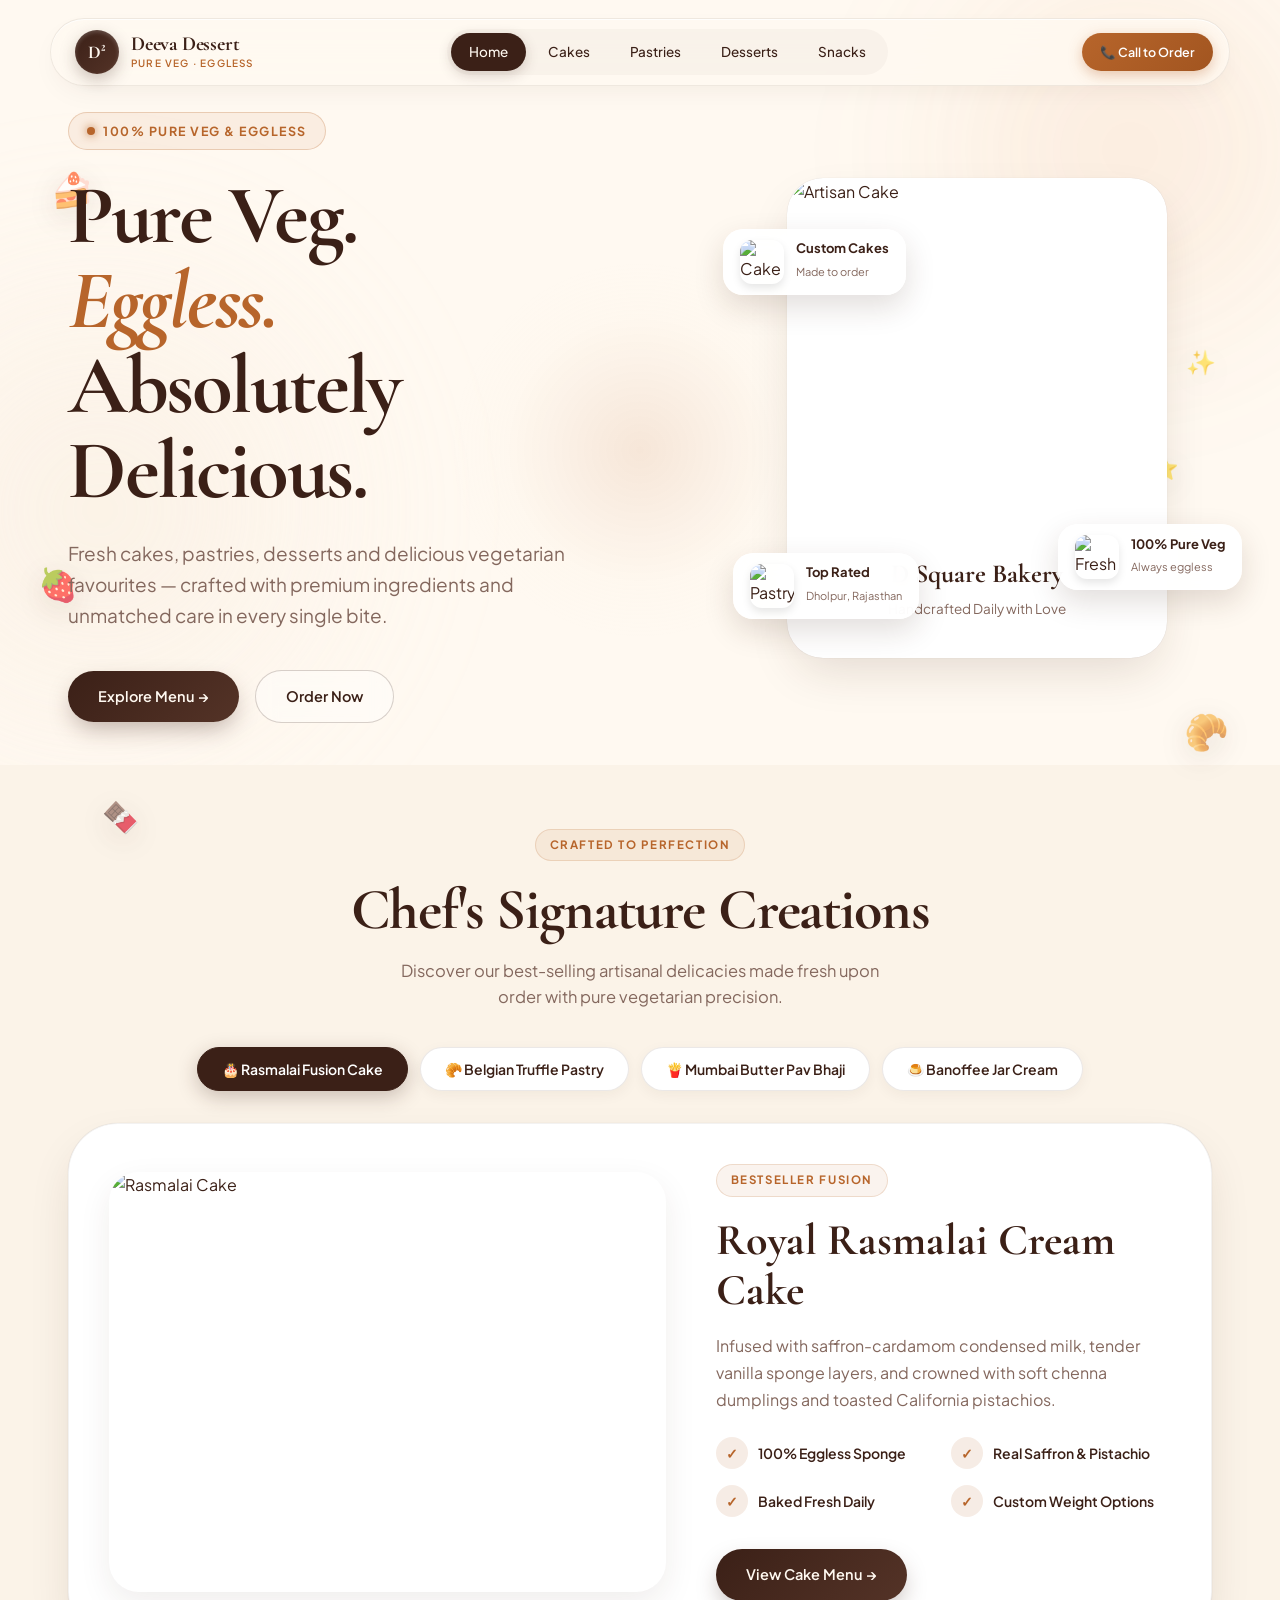
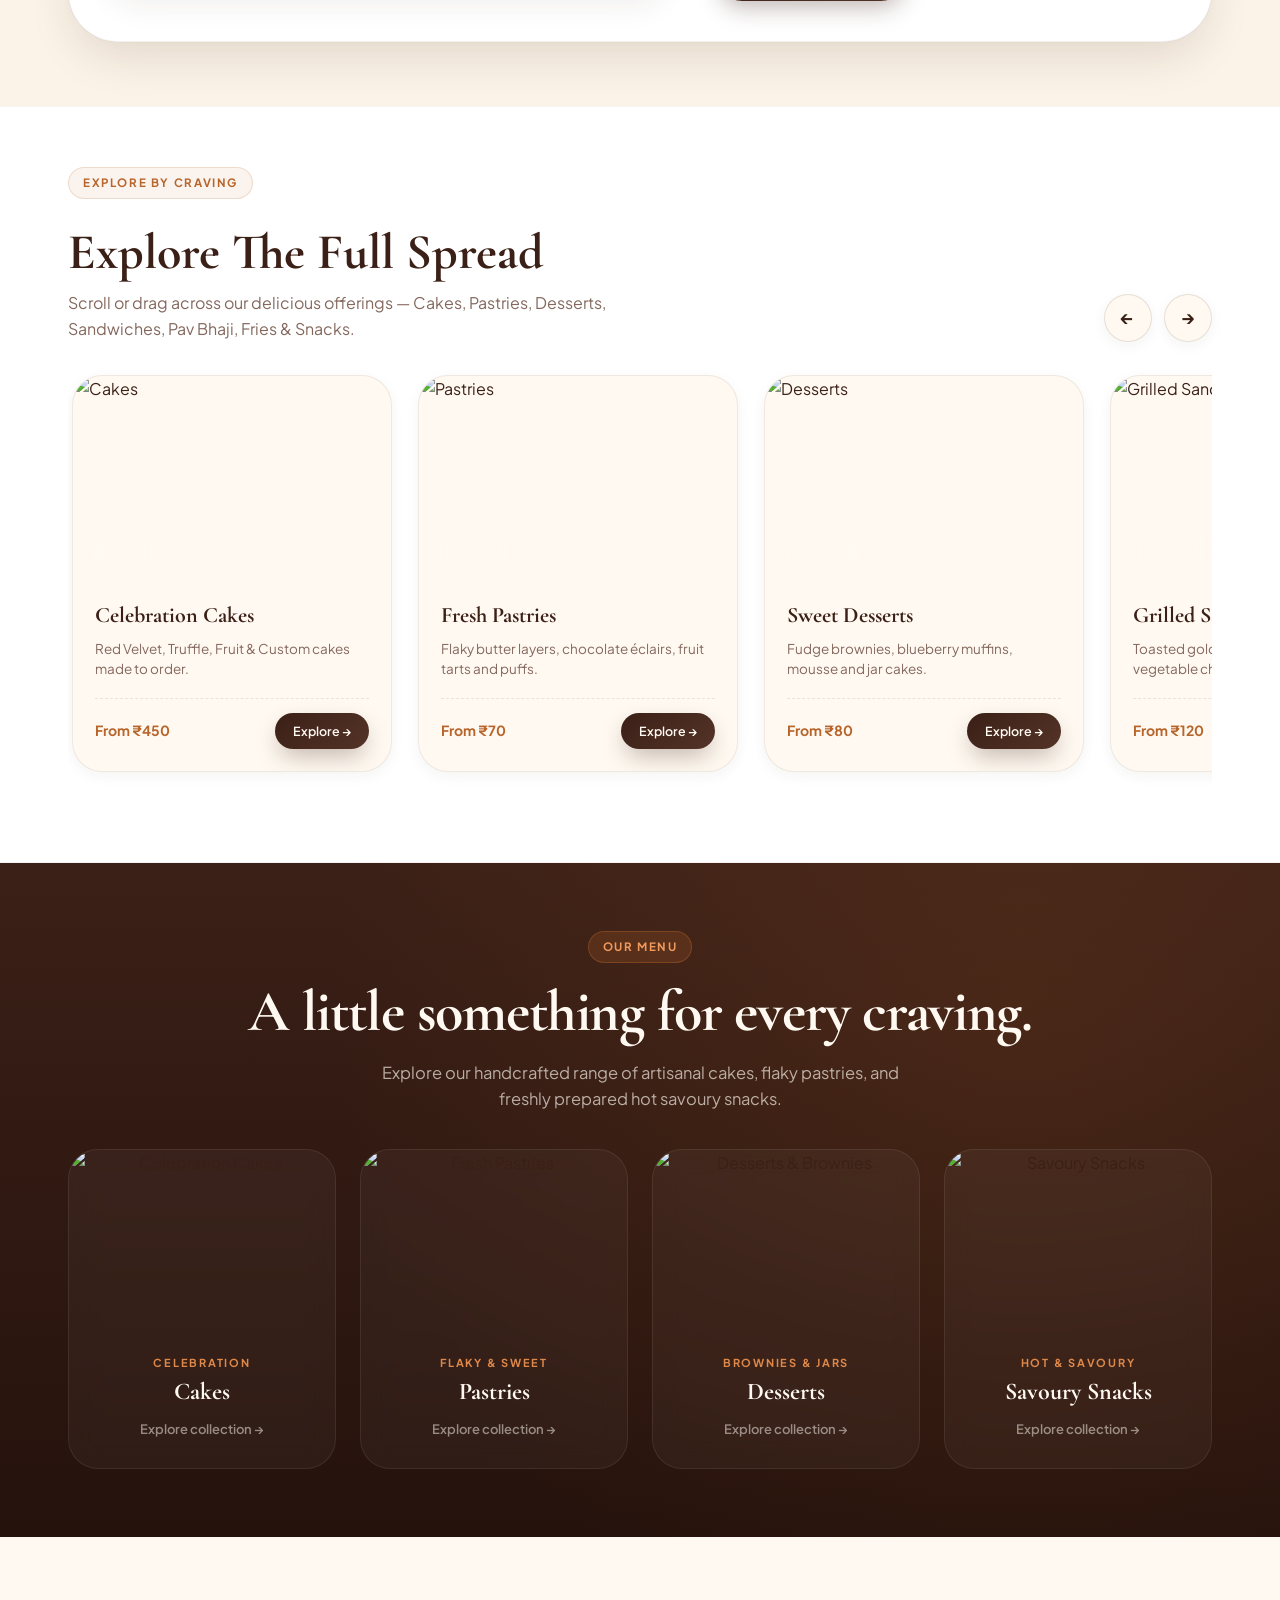
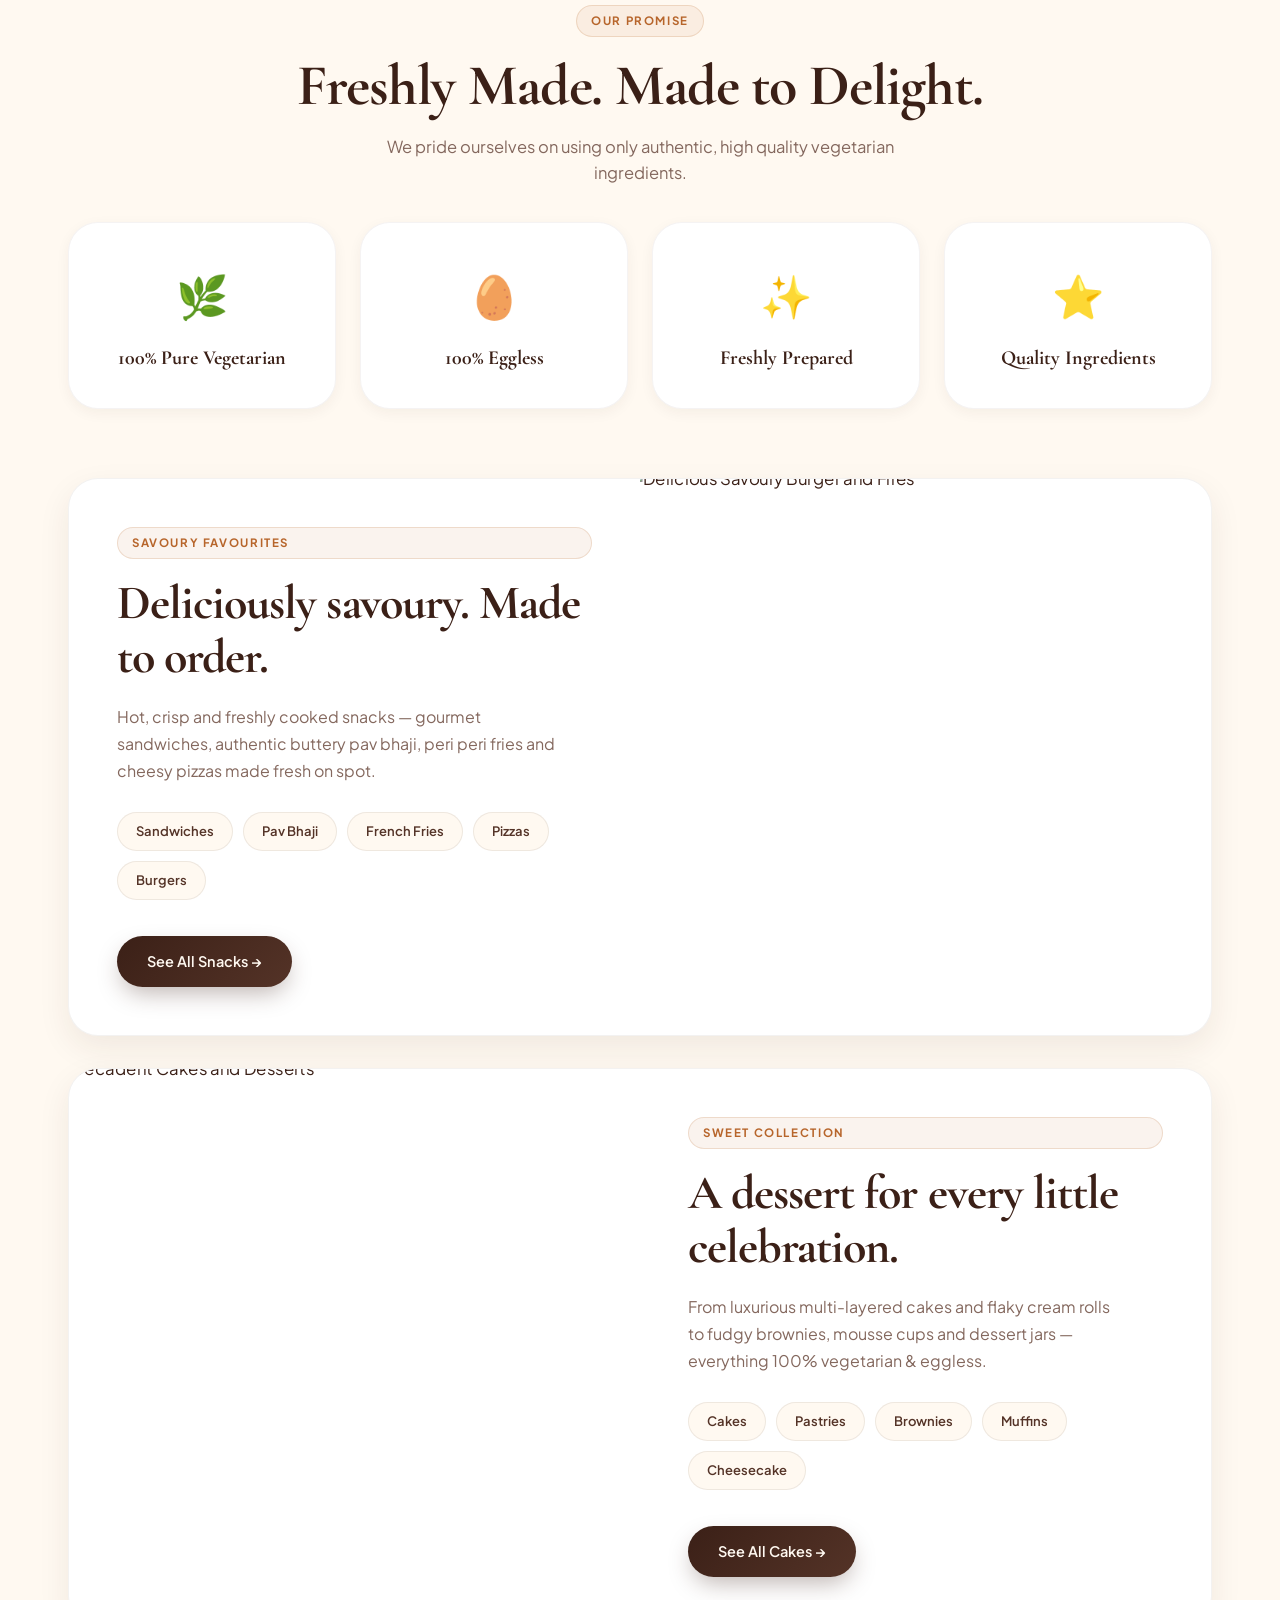
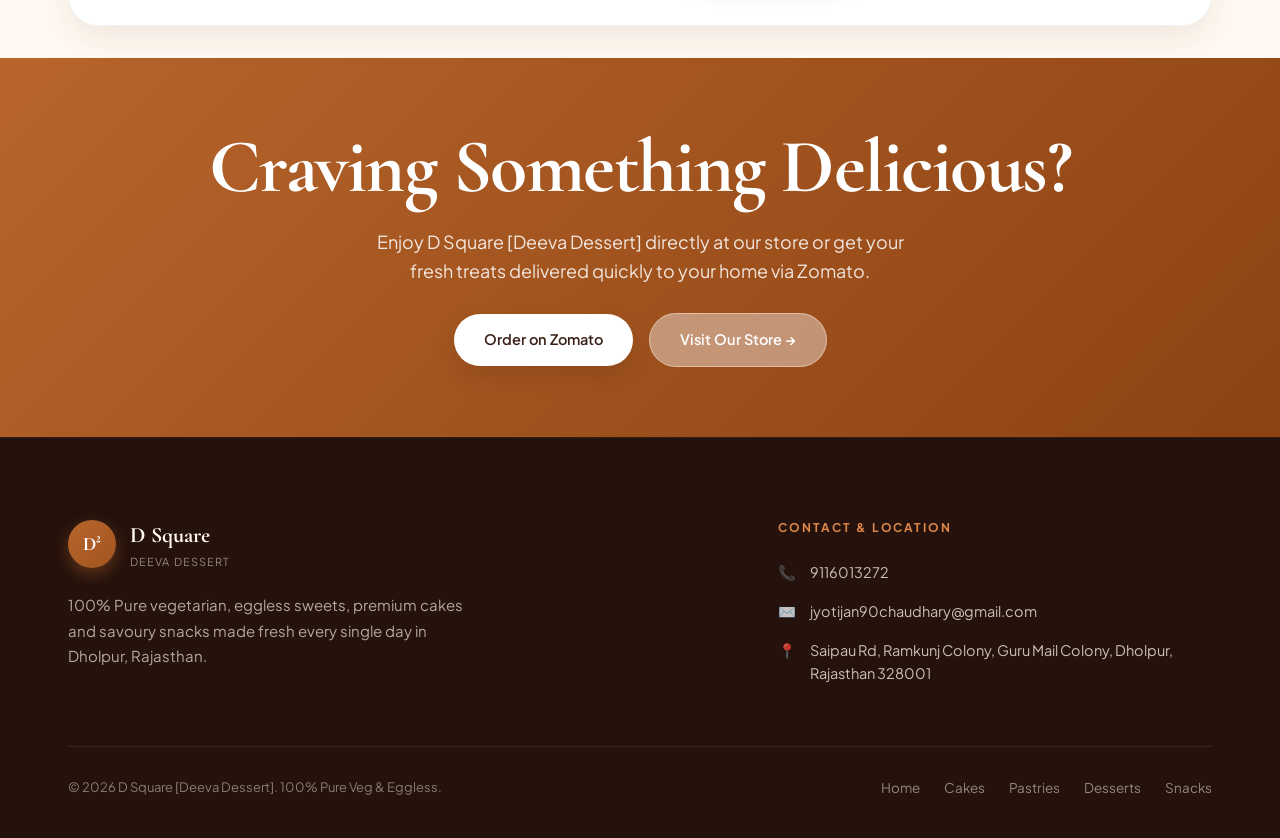
==== commit 8e1774a0: "fix" ====
--- a/index.html
+++ b/index.html
@@ -4,6 +4,7 @@
   <meta charset="UTF-8">
   <meta name="viewport" content="width=device-width, initial-scale=1.0">
   <title>D² Deeva Dessert — Pure Veg. Eggless. Absolutely Delicious.</title>
+  <link rel="icon" href="favicon.jpg" type="image/jpeg">
   <meta name="description" content="Fresh cakes, pastries, desserts and delicious vegetarian favourites — quality and freshness in every bite. 100% Pure Veg & Eggless.">
   <link rel="stylesheet" href="styles.css">
   <!-- GSAP & ScrollTrigger for fluid cinematic animations -->
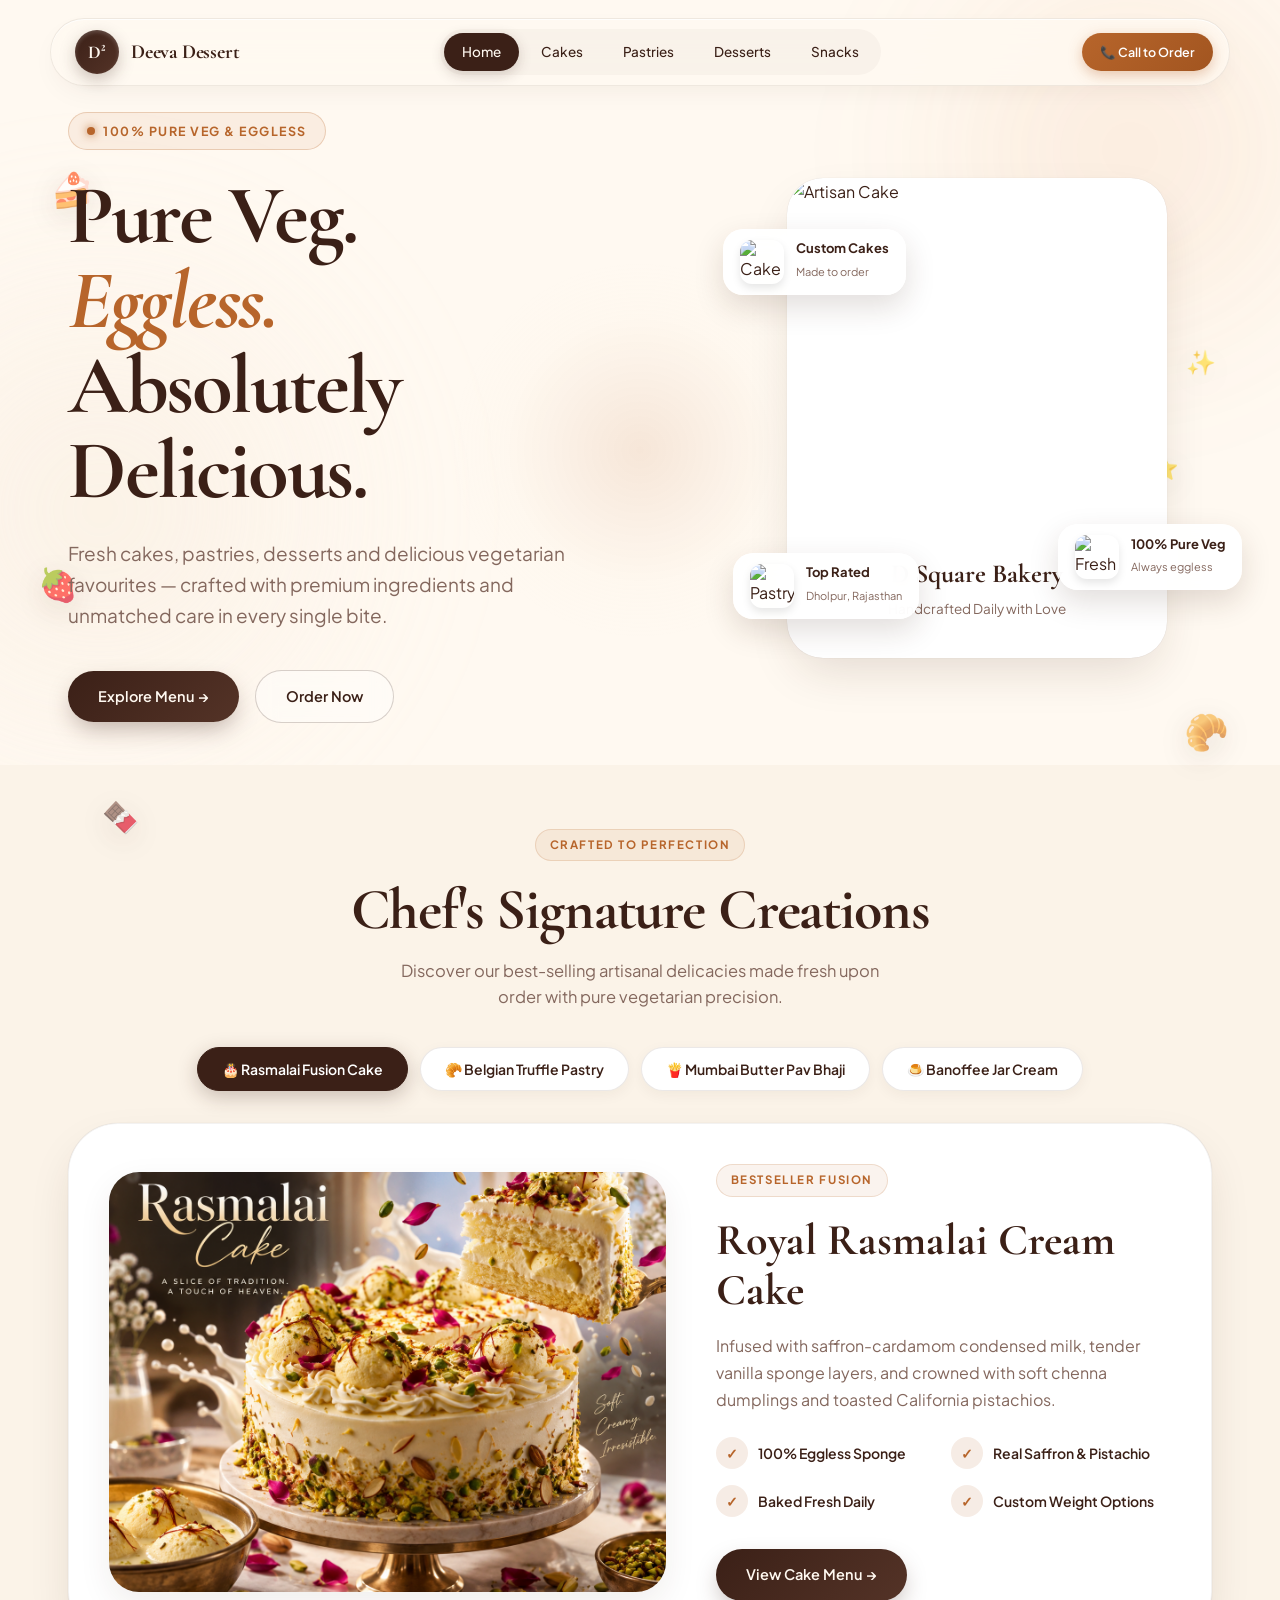
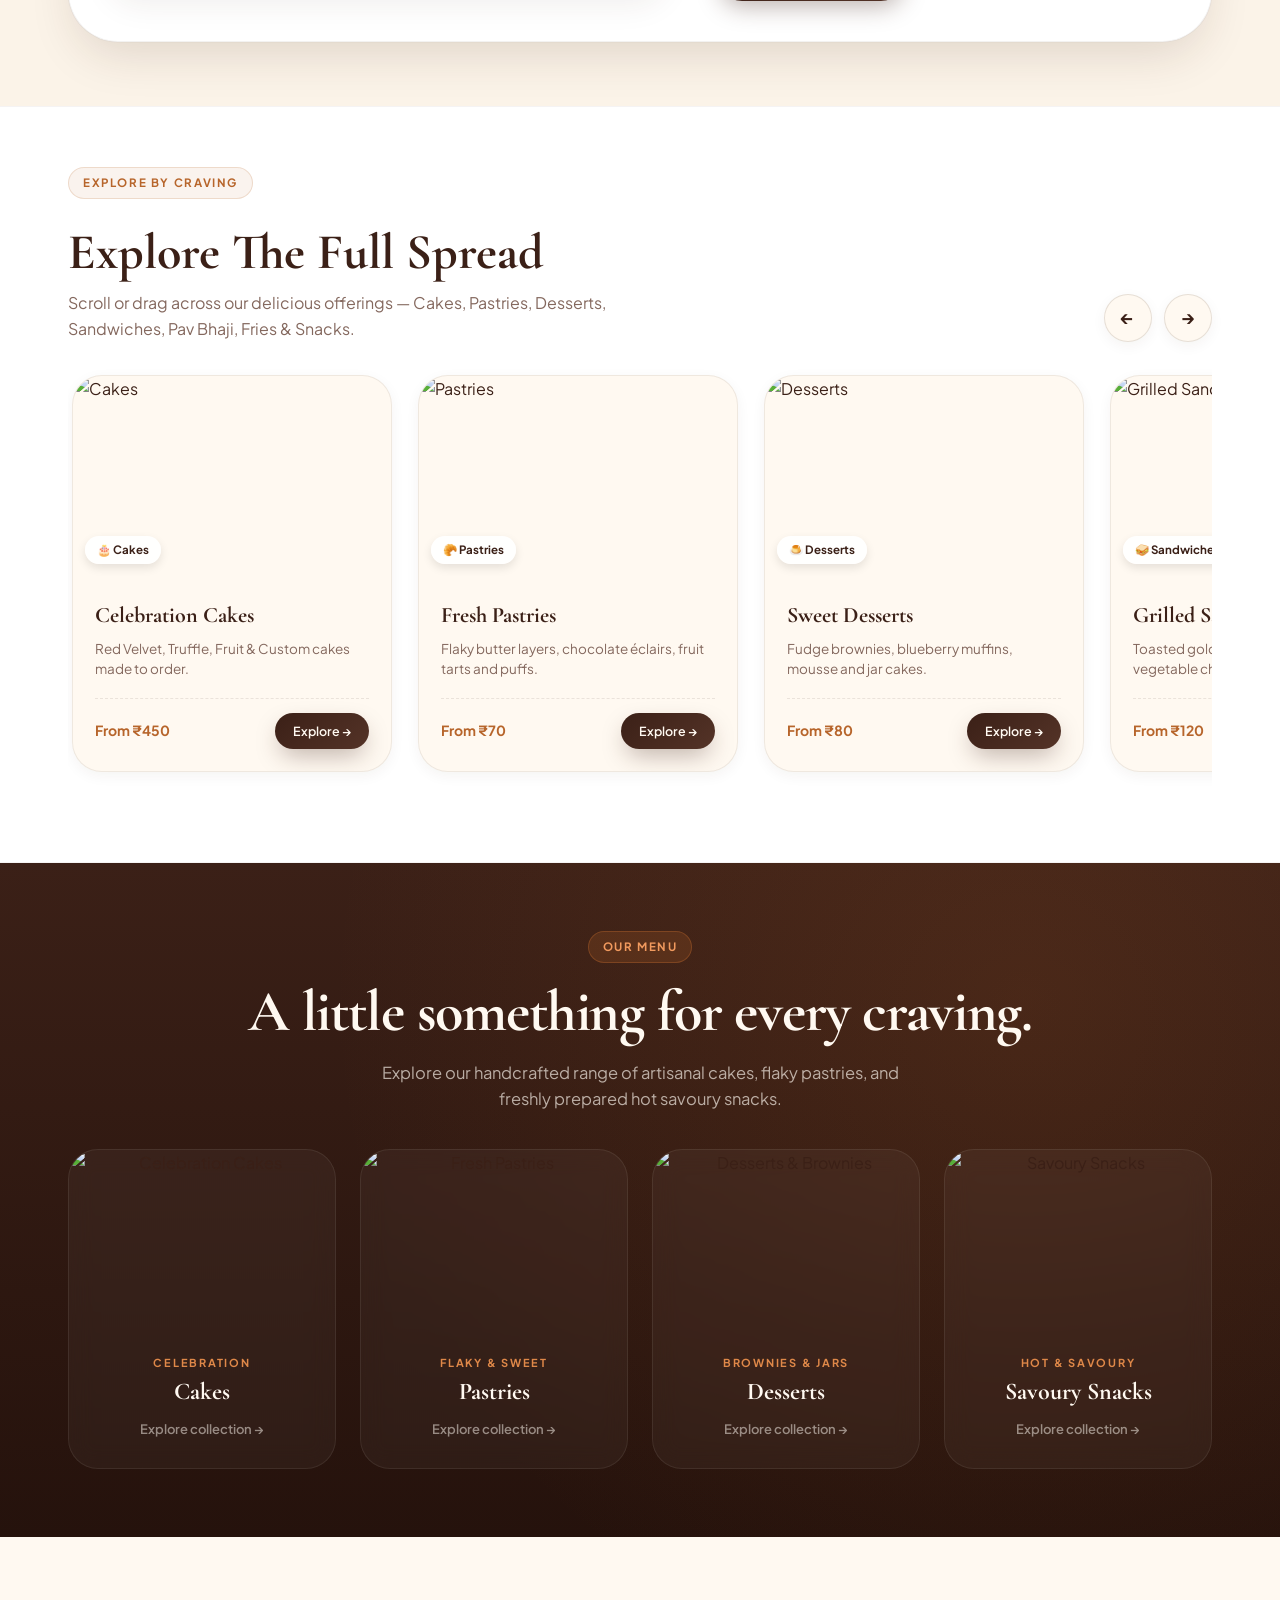
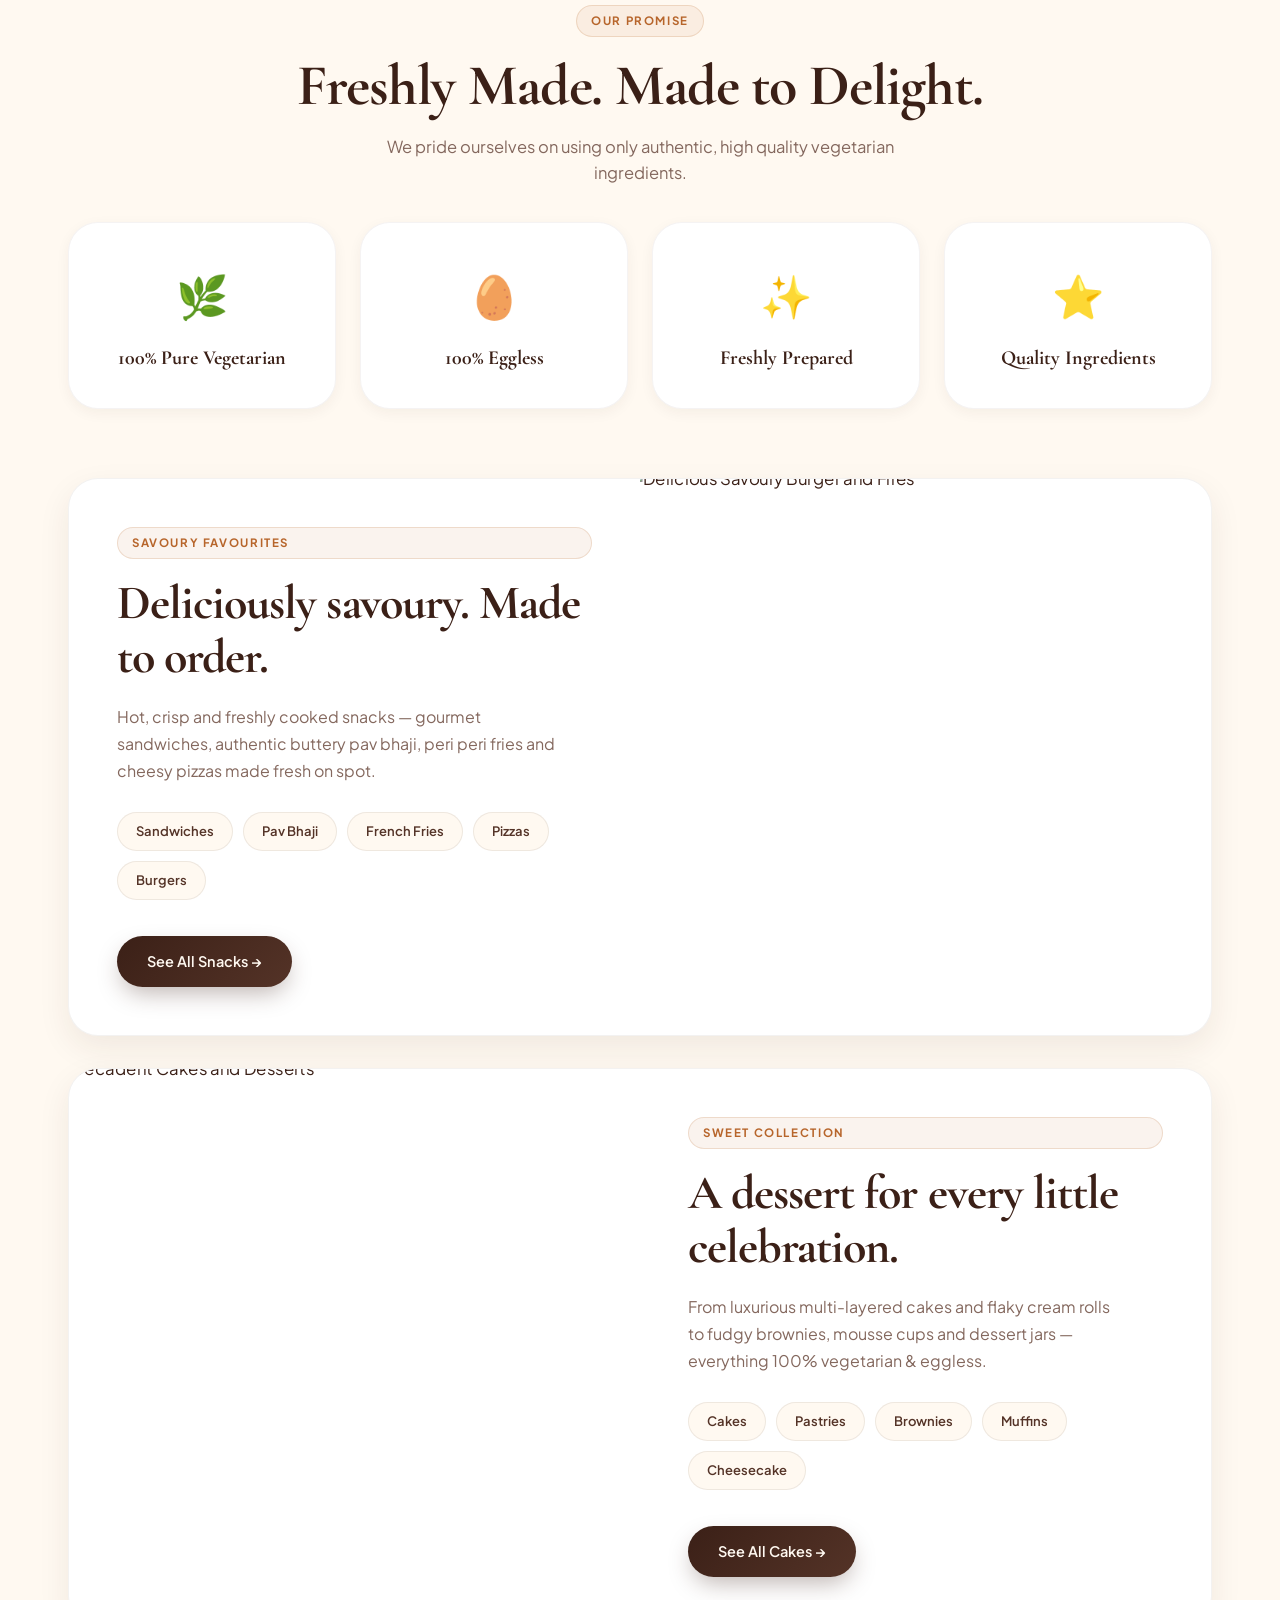
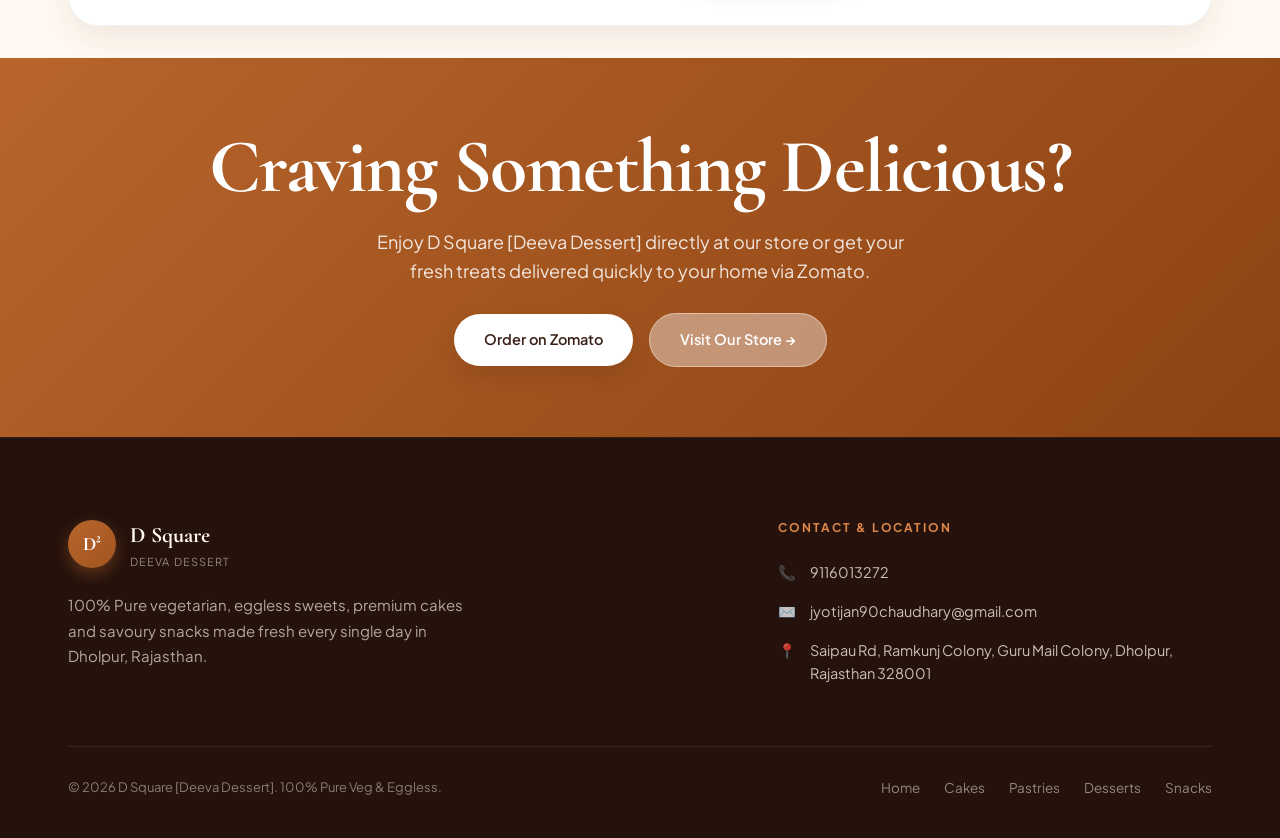
==== commit d0174d79: "fix" ====
--- a/index.html
+++ b/index.html
@@ -1,11 +1,13 @@
 <!DOCTYPE html>
 <html lang="en" dir="ltr">
+
 <head>
   <meta charset="UTF-8">
   <meta name="viewport" content="width=device-width, initial-scale=1.0">
   <title>D² Deeva Dessert — Pure Veg. Eggless. Absolutely Delicious.</title>
   <link rel="icon" href="favicon.jpg" type="image/jpeg">
-  <meta name="description" content="Fresh cakes, pastries, desserts and delicious vegetarian favourites — quality and freshness in every bite. 100% Pure Veg & Eggless.">
+  <meta name="description"
+    content="Fresh cakes, pastries, desserts and delicious vegetarian favourites — quality and freshness in every bite. 100% Pure Veg & Eggless.">
   <link rel="stylesheet" href="styles.css">
   <!-- GSAP & ScrollTrigger for fluid cinematic animations -->
   <script src="https://cdnjs.cloudflare.com/ajax/libs/gsap/3.12.5/gsap.min.js"></script>
@@ -13,6 +15,7 @@
   <!-- Three.js for 3D animated scene -->
   <script src="https://cdnjs.cloudflare.com/ajax/libs/three.js/r128/three.min.js"></script>
 </head>
+
 <body>
 
   <!-- Ambient background glow orbs -->
@@ -36,7 +39,6 @@
         <div class="nav-logo-badge">D²</div>
         <div>
           <div class="nav-logo-text">Deeva Dessert</div>
-          <div class="nav-logo-sub">Pure Veg · Eggless</div>
         </div>
       </a>
       <div class="nav-links">
@@ -76,7 +78,8 @@
             100% Pure Veg &amp; Eggless
           </div>
           <h1 class="hero-anim-elem">Pure Veg.<br><span class="highlight">Eggless.</span><br>Absolutely Delicious.</h1>
-          <p class="hero-sub hero-anim-elem">Fresh cakes, pastries, desserts and delicious vegetarian favourites — crafted with premium ingredients and unmatched care in every single bite.</p>
+          <p class="hero-sub hero-anim-elem">Fresh cakes, pastries, desserts and delicious vegetarian favourites —
+            crafted with premium ingredients and unmatched care in every single bite.</p>
           <div class="hero-btns hero-anim-elem">
             <a href="#menu" class="btn btn-primary">Explore Menu →</a>
             <a href="tel:9116013272" class="btn btn-outline">Order Now</a>
@@ -87,7 +90,8 @@
         <div class="hero-visual-stage" id="heroVisual">
           <div class="hero-3d-card" id="heroCard">
             <div class="hero-3d-card-img-wrap">
-              <img src="https://images.unsplash.com/photo-1578985545062-69928b1d9587?auto=format&fit=crop&w=800&q=80" alt="Artisan Cake" class="hero-3d-card-img" id="heroFoodImg">
+              <img src="https://images.unsplash.com/photo-1578985545062-69928b1d9587?auto=format&fit=crop&w=800&q=80"
+                alt="Artisan Cake" class="hero-3d-card-img" id="heroFoodImg">
             </div>
             <div class="hero-3d-card-caption">
               <h3>D Square Bakery</h3>
@@ -97,7 +101,8 @@
 
           <!-- Floating 3D Chips -->
           <div class="floating-chip chip-1" id="heroChip1">
-            <img src="https://images.unsplash.com/photo-1588195538326-c5b1e9f80a1b?auto=format&fit=crop&w=120&q=80" alt="Cake" class="chip-img-thumb">
+            <img src="https://images.unsplash.com/photo-1588195538326-c5b1e9f80a1b?auto=format&fit=crop&w=120&q=80"
+              alt="Cake" class="chip-img-thumb">
             <div class="chip-text">
               <h5>Custom Cakes</h5>
               <span>Made to order</span>
@@ -105,7 +110,8 @@
           </div>
 
           <div class="floating-chip chip-2" id="heroChip2">
-            <img src="https://images.unsplash.com/photo-1509440159596-0249088772ff?auto=format&fit=crop&w=120&q=80" alt="Fresh Bakery" class="chip-img-thumb">
+            <img src="https://images.unsplash.com/photo-1509440159596-0249088772ff?auto=format&fit=crop&w=120&q=80"
+              alt="Fresh Bakery" class="chip-img-thumb">
             <div class="chip-text">
               <h5>100% Pure Veg</h5>
               <span>Always eggless</span>
@@ -113,7 +119,8 @@
           </div>
 
           <div class="floating-chip chip-3" id="heroChip3">
-            <img src="https://images.unsplash.com/photo-1555396273-367ea4eb4db5?auto=format&fit=crop&w=120&q=80" alt="Pastry" class="chip-img-thumb">
+            <img src="https://images.unsplash.com/photo-1555396273-367ea4eb4db5?auto=format&fit=crop&w=120&q=80"
+              alt="Pastry" class="chip-img-thumb">
             <div class="chip-text">
               <h5>Top Rated</h5>
               <span>Dholpur, Rajasthan</span>
@@ -147,12 +154,13 @@
         <!-- Panel 1: Cake -->
         <div class="flavour-panel active" id="panel-cake">
           <div class="flavour-panel-img-wrap">
-            <img src="https://images.unsplash.com/photo-1541781774459-bb2af2f05b55?auto=format&fit=crop&w=900&q=80" alt="Rasmalai Cake" class="flavour-panel-img">
+            <img src="rasmalai.png" alt="Rasmalai Cake" class="flavour-panel-img">
           </div>
           <div class="flavour-panel-info">
             <span class="label-tag">Bestseller Fusion</span>
             <h3>Royal Rasmalai Cream Cake</h3>
-            <p>Infused with saffron-cardamom condensed milk, tender vanilla sponge layers, and crowned with soft chenna dumplings and toasted California pistachios.</p>
+            <p>Infused with saffron-cardamom condensed milk, tender vanilla sponge layers, and crowned with soft chenna
+              dumplings and toasted California pistachios.</p>
             <div class="flavour-features">
               <div class="flavour-feat-item"><span class="flavour-feat-icon">✓</span> 100% Eggless Sponge</div>
               <div class="flavour-feat-item"><span class="flavour-feat-icon">✓</span> Real Saffron &amp; Pistachio</div>
@@ -166,12 +174,14 @@
         <!-- Panel 2: Pastry -->
         <div class="flavour-panel" id="panel-pastry">
           <div class="flavour-panel-img-wrap">
-            <img src="https://images.unsplash.com/photo-1606313564200-e75d5e30476c?auto=format&fit=crop&w=900&q=80" alt="Belgian Truffle Pastry" class="flavour-panel-img">
+            <img src="https://images.unsplash.com/photo-1606313564200-e75d5e30476c?auto=format&fit=crop&w=900&q=80"
+              alt="Belgian Truffle Pastry" class="flavour-panel-img">
           </div>
           <div class="flavour-panel-info">
             <span class="label-tag">Chocoholic Delight</span>
             <h3>Belgian Dark Truffle Pastry</h3>
-            <p>Layered with 54% dark cocoa mousse, rich moist chocolate sponge, and glazed with a mirror-finish chocolate mirror glaze that melts upon touch.</p>
+            <p>Layered with 54% dark cocoa mousse, rich moist chocolate sponge, and glazed with a mirror-finish
+              chocolate mirror glaze that melts upon touch.</p>
             <div class="flavour-features">
               <div class="flavour-feat-item"><span class="flavour-feat-icon">✓</span> Pure Dark Cocoa</div>
               <div class="flavour-feat-item"><span class="flavour-feat-icon">✓</span> Silky Mirror Glaze</div>
@@ -185,12 +195,14 @@
         <!-- Panel 3: Snack -->
         <div class="flavour-panel" id="panel-snack">
           <div class="flavour-panel-img-wrap">
-            <img src="https://images.unsplash.com/photo-1606491956689-2ea866880c84?auto=format&fit=crop&w=900&q=80" alt="Pav Bhaji" class="flavour-panel-img">
+            <img src="https://images.unsplash.com/photo-1606491956689-2ea866880c84?auto=format&fit=crop&w=900&q=80"
+              alt="Pav Bhaji" class="flavour-panel-img">
           </div>
           <div class="flavour-panel-info">
             <span class="label-tag">Hot &amp; Savoury</span>
             <h3>Amul Butter Pav Bhaji</h3>
-            <p>Slow-cooked spicy mashed vegetables seasoned with aromatic spices, topped with generous dollops of butter, served piping hot with golden-toasted pav.</p>
+            <p>Slow-cooked spicy mashed vegetables seasoned with aromatic spices, topped with generous dollops of
+              butter, served piping hot with golden-toasted pav.</p>
             <div class="flavour-features">
               <div class="flavour-feat-item"><span class="flavour-feat-icon">✓</span> 100% Pure Butter</div>
               <div class="flavour-feat-item"><span class="flavour-feat-icon">✓</span> Made Fresh to Order</div>
@@ -204,12 +216,14 @@
         <!-- Panel 4: Dessert -->
         <div class="flavour-panel" id="panel-dessert">
           <div class="flavour-panel-img-wrap">
-            <img src="https://images.unsplash.com/photo-1514517521153-1be72277b32f?auto=format&fit=crop&w=900&q=80" alt="Banoffee Jar Cream" class="flavour-panel-img">
+            <img src="https://images.unsplash.com/photo-1514517521153-1be72277b32f?auto=format&fit=crop&w=900&q=80"
+              alt="Banoffee Jar Cream" class="flavour-panel-img">
           </div>
           <div class="flavour-panel-info">
             <span class="label-tag">Decadent Delight</span>
             <h3>English Banoffee Jar Cream</h3>
-            <p>Layers of buttery biscuit crumble, slow-cooked golden dulce de leche caramel, sliced fresh bananas, and cloud-like whipped cream in a keepsake jar.</p>
+            <p>Layers of buttery biscuit crumble, slow-cooked golden dulce de leche caramel, sliced fresh bananas, and
+              cloud-like whipped cream in a keepsake jar.</p>
             <div class="flavour-features">
               <div class="flavour-feat-item"><span class="flavour-feat-icon">✓</span> Dulce de Leche Caramel</div>
               <div class="flavour-feat-item"><span class="flavour-feat-icon">✓</span> Fresh Banana Layers</div>
@@ -231,7 +245,8 @@
         <div>
           <span class="label-tag">Explore By Craving</span>
           <h2>Explore The Full Spread</h2>
-          <p>Scroll or drag across our delicious offerings — Cakes, Pastries, Desserts, Sandwiches, Pav Bhaji, Fries &amp; Snacks.</p>
+          <p>Scroll or drag across our delicious offerings — Cakes, Pastries, Desserts, Sandwiches, Pav Bhaji, Fries
+            &amp; Snacks.</p>
         </div>
         <div class="carousel-nav-arrows">
           <button class="carousel-arrow" id="carouselPrev" aria-label="Previous">←</button>
@@ -246,7 +261,8 @@
           <!-- Item 1: Cakes -->
           <div class="carousel-card">
             <div class="carousel-card-img-wrap">
-              <img src="https://images.unsplash.com/photo-1578985545062-69928b1d9587?auto=format&fit=crop&w=700&q=80" alt="Cakes" class="carousel-card-img">
+              <img src="https://images.unsplash.com/photo-1578985545062-69928b1d9587?auto=format&fit=crop&w=700&q=80"
+                alt="Cakes" class="carousel-card-img">
               <span class="carousel-category-badge">🎂 Cakes</span>
             </div>
             <div class="carousel-card-body">
@@ -262,7 +278,8 @@
           <!-- Item 2: Pastries -->
           <div class="carousel-card">
             <div class="carousel-card-img-wrap">
-              <img src="https://images.unsplash.com/photo-1606313564200-e75d5e30476c?auto=format&fit=crop&w=700&q=80" alt="Pastries" class="carousel-card-img">
+              <img src="https://images.unsplash.com/photo-1606313564200-e75d5e30476c?auto=format&fit=crop&w=700&q=80"
+                alt="Pastries" class="carousel-card-img">
               <span class="carousel-category-badge">🥐 Pastries</span>
             </div>
             <div class="carousel-card-body">
@@ -278,7 +295,8 @@
           <!-- Item 3: Desserts -->
           <div class="carousel-card">
             <div class="carousel-card-img-wrap">
-              <img src="https://images.unsplash.com/photo-1514517521153-1be72277b32f?auto=format&fit=crop&w=700&q=80" alt="Desserts" class="carousel-card-img">
+              <img src="https://images.unsplash.com/photo-1514517521153-1be72277b32f?auto=format&fit=crop&w=700&q=80"
+                alt="Desserts" class="carousel-card-img">
               <span class="carousel-category-badge">🍮 Desserts</span>
             </div>
             <div class="carousel-card-body">
@@ -294,7 +312,8 @@
           <!-- Item 4: Sandwiches -->
           <div class="carousel-card">
             <div class="carousel-card-img-wrap">
-              <img src="https://images.unsplash.com/photo-1528735602780-2552fd46c7af?auto=format&fit=crop&w=700&q=80" alt="Grilled Sandwiches" class="carousel-card-img">
+              <img src="https://images.unsplash.com/photo-1528735602780-2552fd46c7af?auto=format&fit=crop&w=700&q=80"
+                alt="Grilled Sandwiches" class="carousel-card-img">
               <span class="carousel-category-badge">🥪 Sandwiches</span>
             </div>
             <div class="carousel-card-body">
@@ -310,7 +329,8 @@
           <!-- Item 5: Pav Bhaji -->
           <div class="carousel-card">
             <div class="carousel-card-img-wrap">
-              <img src="https://images.unsplash.com/photo-1606491956689-2ea866880c84?auto=format&fit=crop&w=700&q=80" alt="Pav Bhaji" class="carousel-card-img">
+              <img src="https://images.unsplash.com/photo-1606491956689-2ea866880c84?auto=format&fit=crop&w=700&q=80"
+                alt="Pav Bhaji" class="carousel-card-img">
               <span class="carousel-category-badge">🍛 Pav Bhaji</span>
             </div>
             <div class="carousel-card-body">
@@ -326,7 +346,8 @@
           <!-- Item 6: French Fries -->
           <div class="carousel-card">
             <div class="carousel-card-img-wrap">
-              <img src="https://images.unsplash.com/photo-1630384060421-cb20d0e0649d?auto=format&fit=crop&w=700&q=80" alt="French Fries" class="carousel-card-img">
+              <img src="https://images.unsplash.com/photo-1630384060421-cb20d0e0649d?auto=format&fit=crop&w=700&q=80"
+                alt="French Fries" class="carousel-card-img">
               <span class="carousel-category-badge">🍟 Fries</span>
             </div>
             <div class="carousel-card-body">
@@ -342,7 +363,8 @@
           <!-- Item 7: Savoury Snacks & Pizzas -->
           <div class="carousel-card">
             <div class="carousel-card-img-wrap">
-              <img src="https://images.unsplash.com/photo-1565299624946-b28f40a0ae38?auto=format&fit=crop&w=700&q=80" alt="Snacks & Pizzas" class="carousel-card-img">
+              <img src="https://images.unsplash.com/photo-1565299624946-b28f40a0ae38?auto=format&fit=crop&w=700&q=80"
+                alt="Snacks & Pizzas" class="carousel-card-img">
               <span class="carousel-category-badge">🍕 Snacks &amp; Pizza</span>
             </div>
             <div class="carousel-card-body">
@@ -366,13 +388,15 @@
       <div class="section-header text-center reveal">
         <span class="label-tag">Our Menu</span>
         <h2>A little something for every craving.</h2>
-        <p>Explore our handcrafted range of artisanal cakes, flaky pastries, and freshly prepared hot savoury snacks.</p>
+        <p>Explore our handcrafted range of artisanal cakes, flaky pastries, and freshly prepared hot savoury snacks.
+        </p>
       </div>
 
       <div class="menu-cards" id="menuCardsGrid">
         <a href="cakes.html" class="menu-card reveal reveal-delay-1">
           <div class="menu-card-img-wrap">
-            <img src="https://images.unsplash.com/photo-1535141192574-5d4897c13136?auto=format&fit=crop&w=600&q=80" alt="Celebration Cakes" class="menu-card-photo">
+            <img src="https://images.unsplash.com/photo-1535141192574-5d4897c13136?auto=format&fit=crop&w=600&q=80"
+              alt="Celebration Cakes" class="menu-card-photo">
           </div>
           <div class="menu-card-content">
             <div class="menu-card-label">Celebration</div>
@@ -383,7 +407,8 @@
 
         <a href="pastries.html" class="menu-card reveal reveal-delay-2">
           <div class="menu-card-img-wrap">
-            <img src="https://images.unsplash.com/photo-1509440159596-0249088772ff?auto=format&fit=crop&w=600&q=80" alt="Fresh Pastries" class="menu-card-photo">
+            <img src="https://images.unsplash.com/photo-1509440159596-0249088772ff?auto=format&fit=crop&w=600&q=80"
+              alt="Fresh Pastries" class="menu-card-photo">
           </div>
           <div class="menu-card-content">
             <div class="menu-card-label">Flaky &amp; Sweet</div>
@@ -394,7 +419,8 @@
 
         <a href="desserts.html" class="menu-card reveal reveal-delay-3">
           <div class="menu-card-img-wrap">
-            <img src="https://images.unsplash.com/photo-1606313564200-e75d5e30476c?auto=format&fit=crop&w=600&q=80" alt="Desserts & Brownies" class="menu-card-photo">
+            <img src="https://images.unsplash.com/photo-1606313564200-e75d5e30476c?auto=format&fit=crop&w=600&q=80"
+              alt="Desserts & Brownies" class="menu-card-photo">
           </div>
           <div class="menu-card-content">
             <div class="menu-card-label">Brownies &amp; Jars</div>
@@ -405,7 +431,8 @@
 
         <a href="snacks.html" class="menu-card reveal reveal-delay-4">
           <div class="menu-card-img-wrap">
-            <img src="https://images.unsplash.com/photo-1565299624946-b28f40a0ae38?auto=format&fit=crop&w=600&q=80" alt="Savoury Snacks" class="menu-card-photo">
+            <img src="https://images.unsplash.com/photo-1565299624946-b28f40a0ae38?auto=format&fit=crop&w=600&q=80"
+              alt="Savoury Snacks" class="menu-card-photo">
           </div>
           <div class="menu-card-content">
             <div class="menu-card-label">Hot &amp; Savoury</div>
@@ -453,7 +480,8 @@
       <div class="preview-content">
         <span class="label-tag">Savoury Favourites</span>
         <h2>Deliciously savoury. Made to order.</h2>
-        <p>Hot, crisp and freshly cooked snacks — gourmet sandwiches, authentic buttery pav bhaji, peri peri fries and cheesy pizzas made fresh on spot.</p>
+        <p>Hot, crisp and freshly cooked snacks — gourmet sandwiches, authentic buttery pav bhaji, peri peri fries and
+          cheesy pizzas made fresh on spot.</p>
         <div class="preview-items">
           <span>Sandwiches</span>
           <span>Pav Bhaji</span>
@@ -466,7 +494,8 @@
         </div>
       </div>
       <div class="preview-visual-photo-wrap">
-        <img src="https://images.unsplash.com/photo-1568901346375-23c9450c58cd?auto=format&fit=crop&w=900&q=80" alt="Delicious Savoury Burger and Fries" class="preview-visual-photo parallax-img">
+        <img src="https://images.unsplash.com/photo-1568901346375-23c9450c58cd?auto=format&fit=crop&w=900&q=80"
+          alt="Delicious Savoury Burger and Fries" class="preview-visual-photo parallax-img">
       </div>
     </div>
   </section>
@@ -477,7 +506,8 @@
       <div class="preview-content" style="direction: ltr;">
         <span class="label-tag">Sweet Collection</span>
         <h2>A dessert for every little celebration.</h2>
-        <p>From luxurious multi-layered cakes and flaky cream rolls to fudgy brownies, mousse cups and dessert jars — everything 100% vegetarian &amp; eggless.</p>
+        <p>From luxurious multi-layered cakes and flaky cream rolls to fudgy brownies, mousse cups and dessert jars —
+          everything 100% vegetarian &amp; eggless.</p>
         <div class="preview-items">
           <span>Cakes</span>
           <span>Pastries</span>
@@ -490,7 +520,8 @@
         </div>
       </div>
       <div class="preview-visual-photo-wrap" style="direction: ltr;">
-        <img src="https://images.unsplash.com/photo-1587314168485-3236d6710814?auto=format&fit=crop&w=900&q=80" alt="Decadent Cakes and Desserts" class="preview-visual-photo parallax-img">
+        <img src="https://images.unsplash.com/photo-1587314168485-3236d6710814?auto=format&fit=crop&w=900&q=80"
+          alt="Decadent Cakes and Desserts" class="preview-visual-photo parallax-img">
       </div>
     </div>
   </section>
@@ -499,10 +530,12 @@
   <section class="home-cta reveal" id="ctaSection">
     <div class="container">
       <h2>Craving Something Delicious?</h2>
-      <p>Enjoy D Square [Deeva Dessert] directly at our store or get your fresh treats delivered quickly to your home via Zomato.</p>
+      <p>Enjoy D Square [Deeva Dessert] directly at our store or get your fresh treats delivered quickly to your home
+        via Zomato.</p>
       <div class="home-cta-btns">
         <a href="https://zomato.com" target="_blank" rel="noopener" class="btn btn-light">Order on Zomato</a>
-        <a href="https://maps.google.com/?q=Saipau+Rd+Ramkunj+Colony+Dholpur+Rajasthan" target="_blank" rel="noopener" class="btn btn-outline" style="color:#ffffff; border-color:rgba(255,255,255,0.4);">Visit Our Store →</a>
+        <a href="https://maps.google.com/?q=Saipau+Rd+Ramkunj+Colony+Dholpur+Rajasthan" target="_blank" rel="noopener"
+          class="btn btn-outline" style="color:#ffffff; border-color:rgba(255,255,255,0.4);">Visit Our Store →</a>
       </div>
     </div>
   </section>
@@ -519,7 +552,8 @@
               <div class="footer-logo-sub">Deeva Dessert</div>
             </div>
           </div>
-          <p class="footer-tagline">100% Pure vegetarian, eggless sweets, premium cakes and savoury snacks made fresh every single day in Dholpur, Rajasthan.</p>
+          <p class="footer-tagline">100% Pure vegetarian, eggless sweets, premium cakes and savoury snacks made fresh
+            every single day in Dholpur, Rajasthan.</p>
         </div>
         <div class="footer-contact">
           <h4>Contact &amp; Location</h4>
@@ -554,4 +588,5 @@
 
   <script src="script.js"></script>
 </body>
-</html>
+
+</html>
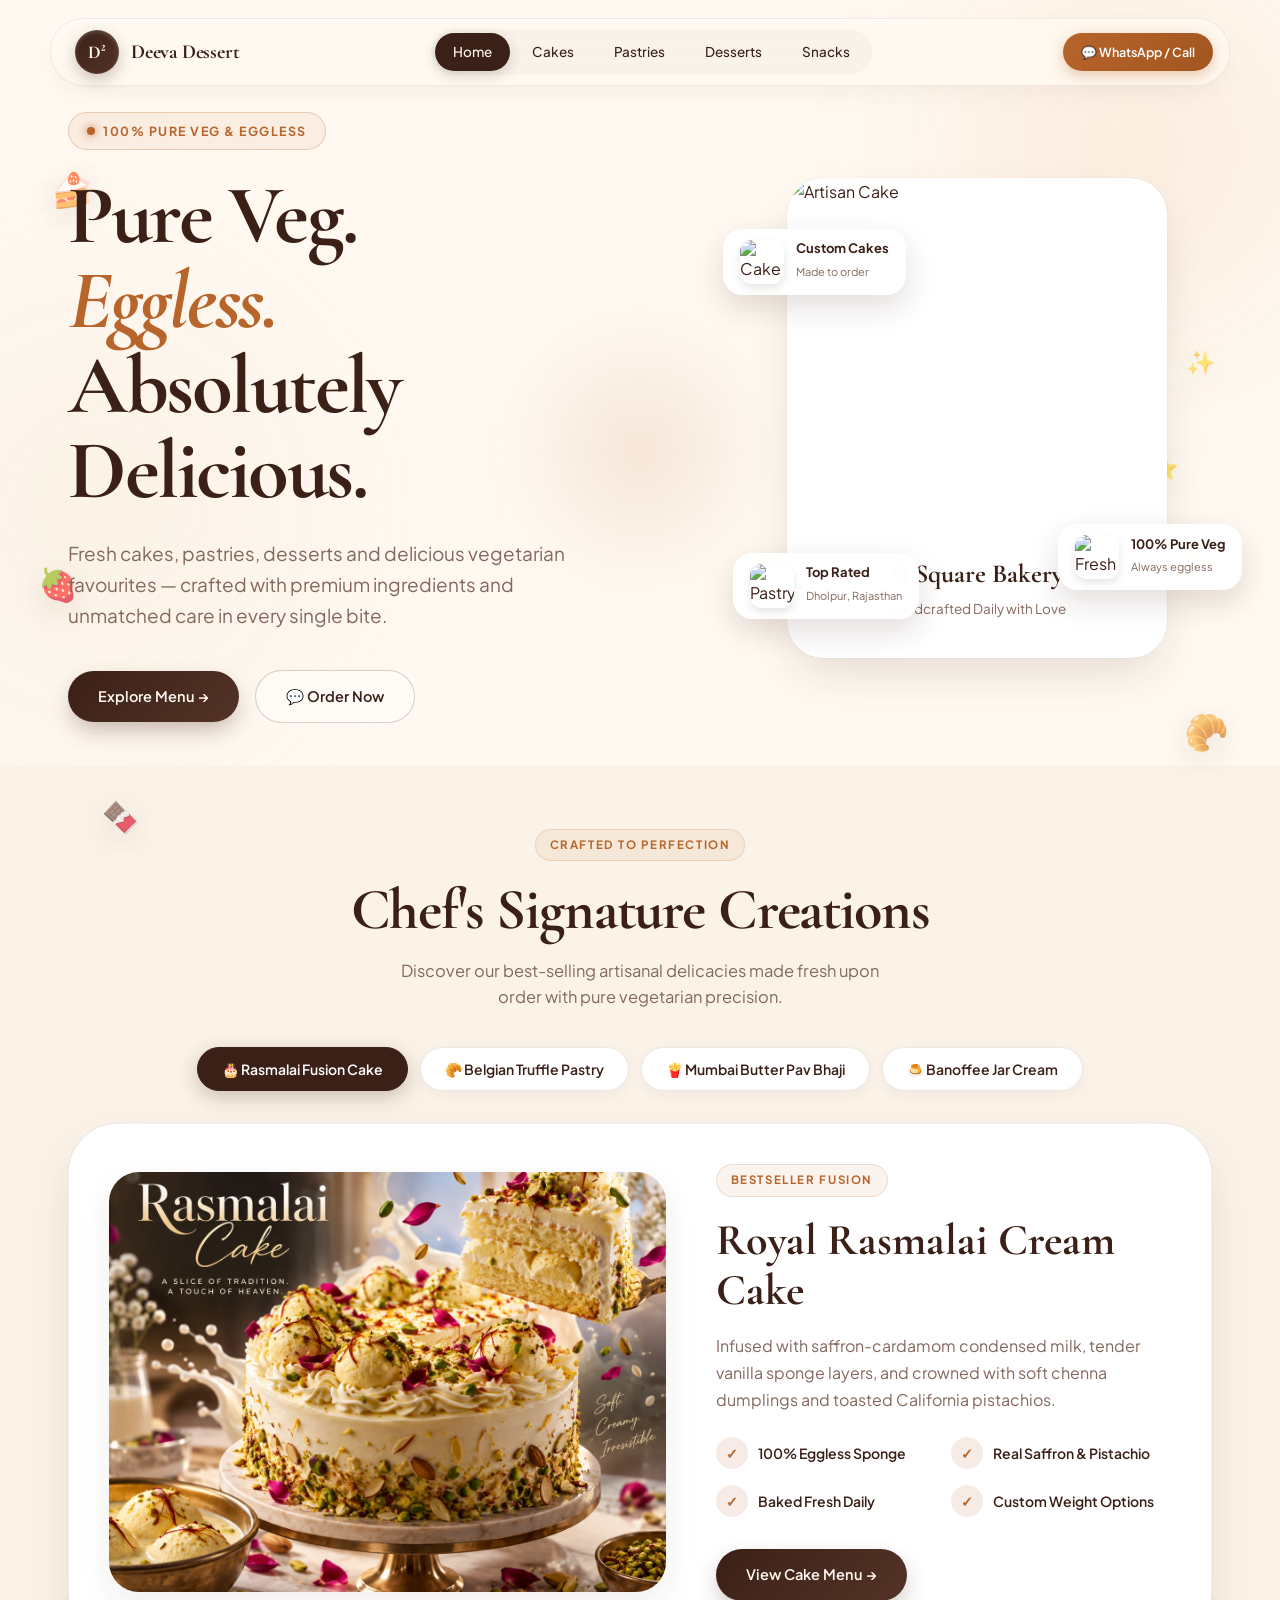
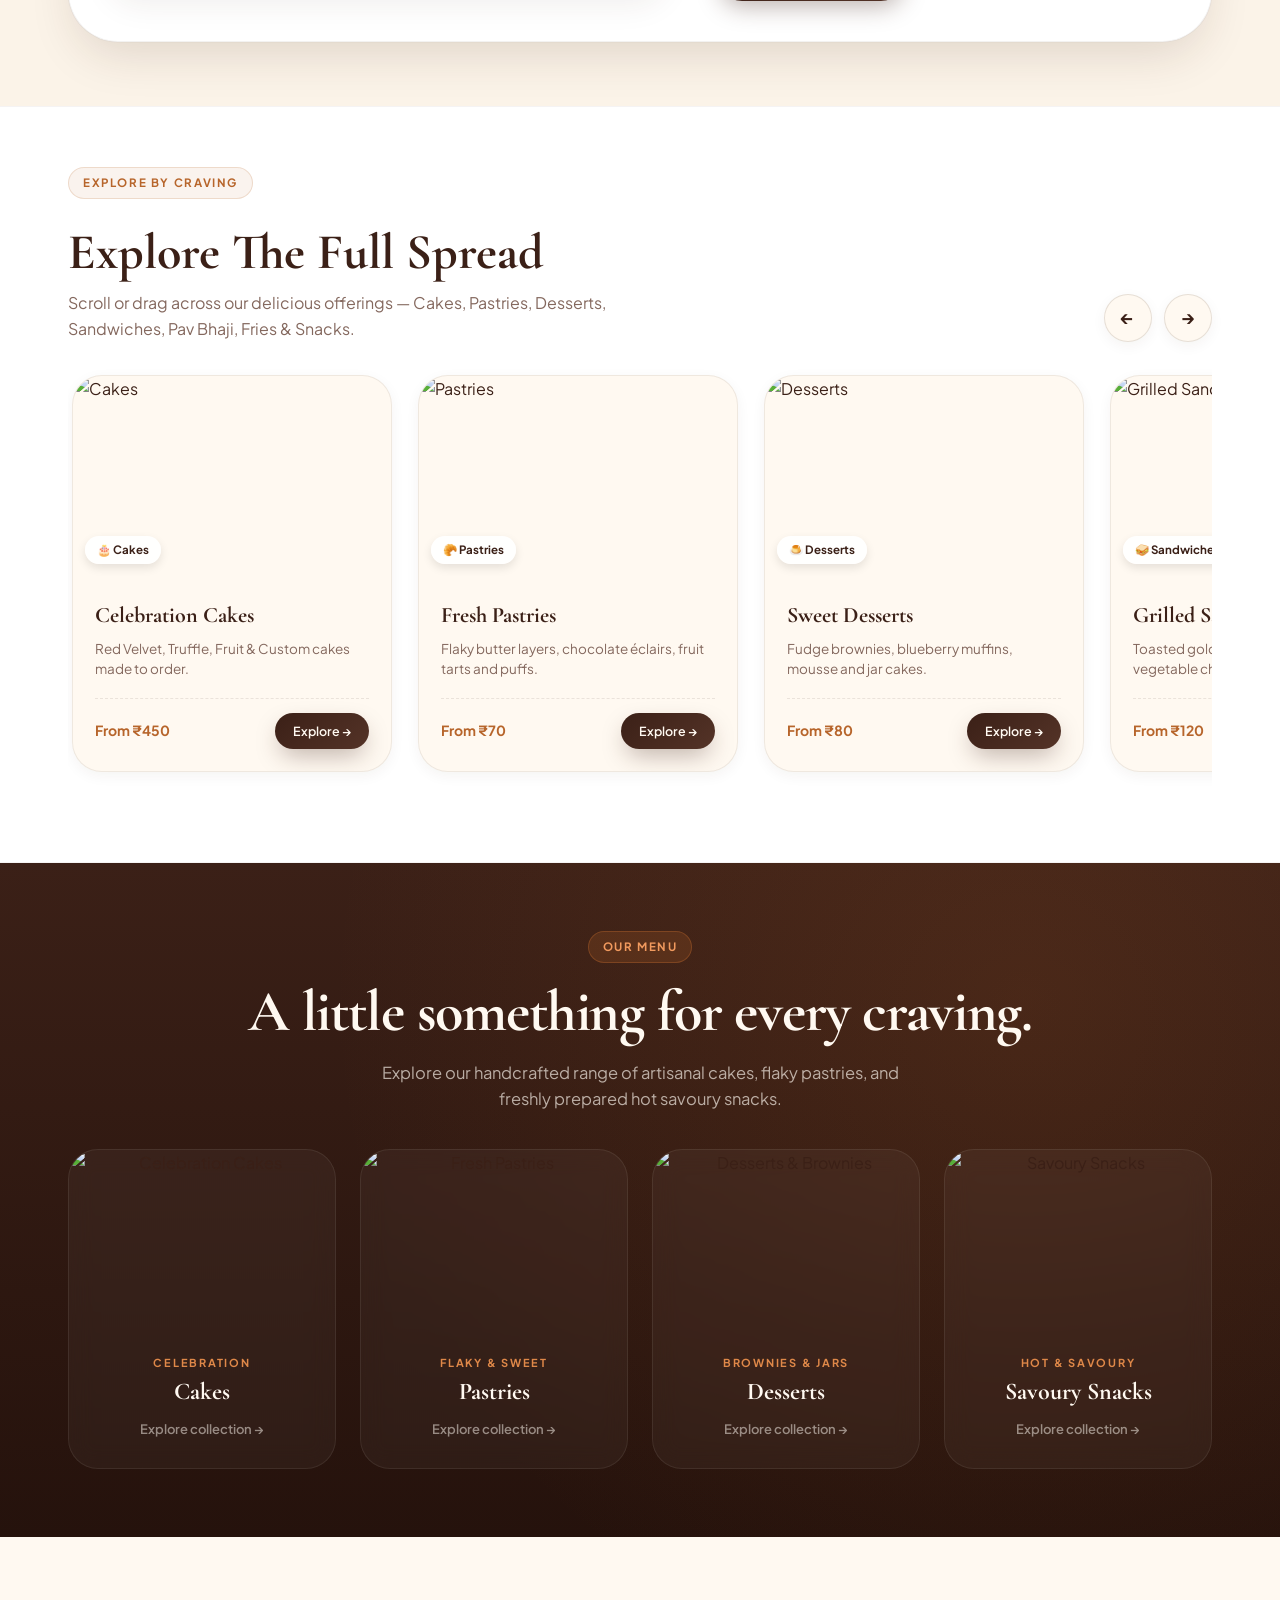
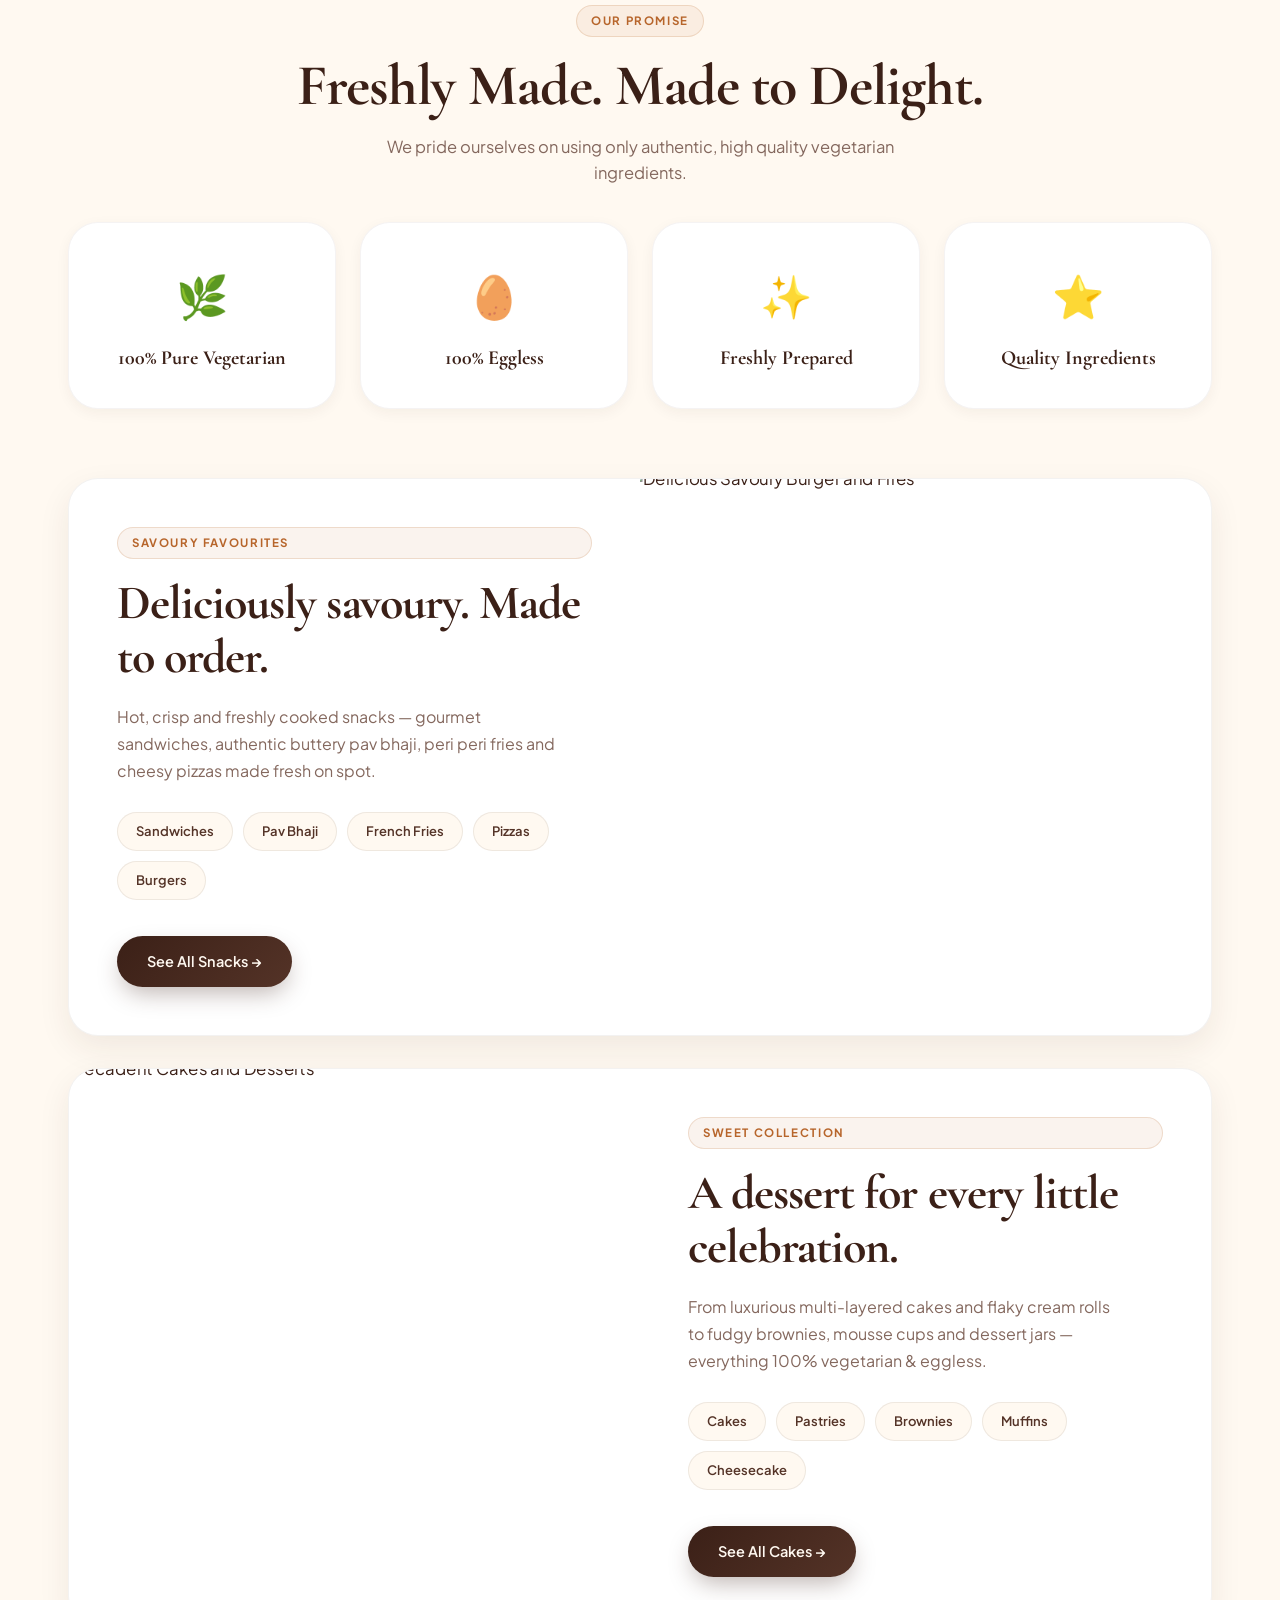
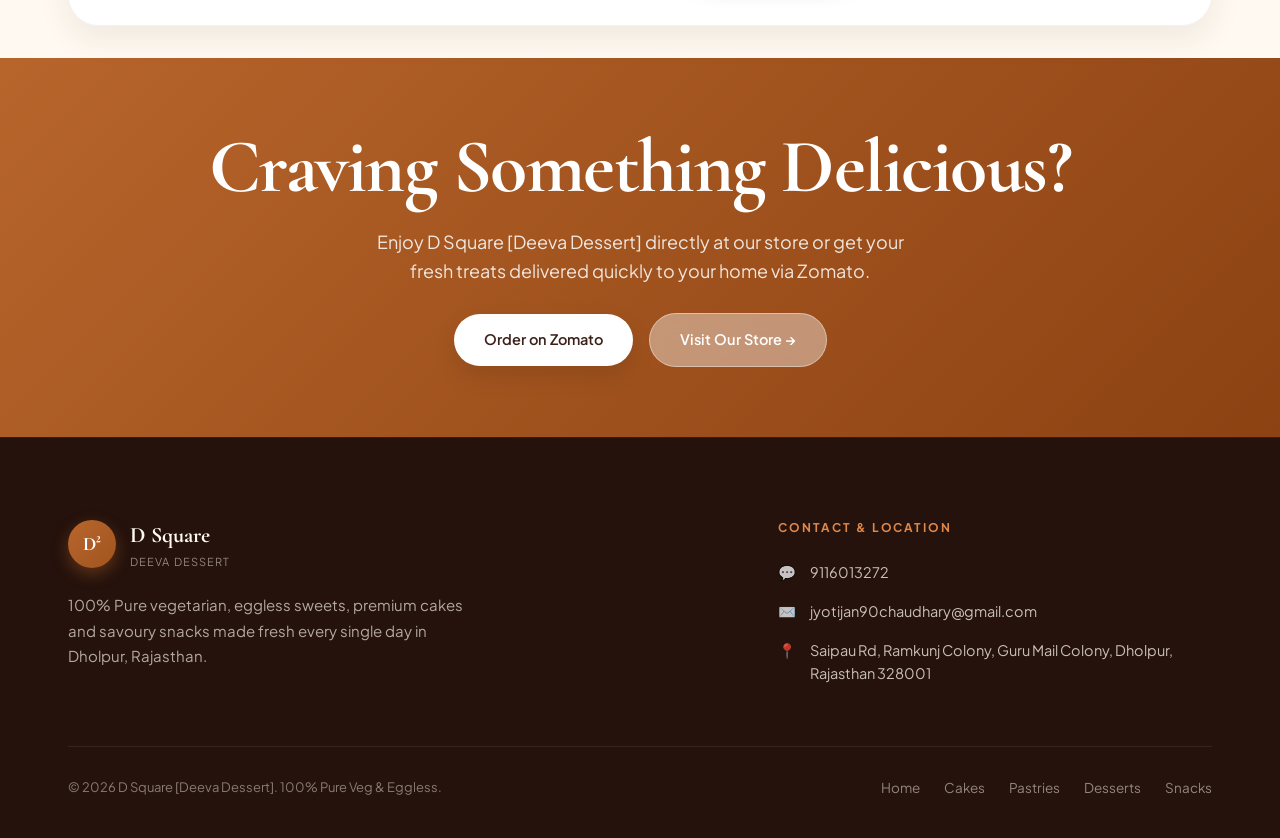
==== commit 1c35464f: "fixes" ====
--- a/index.html
+++ b/index.html
@@ -49,7 +49,7 @@
         <a href="snacks.html">Snacks</a>
       </div>
       <div class="nav-right-actions">
-        <a href="tel:9116013272" class="nav-btn-call">📞 Call to Order</a>
+        <a href="https://wa.me/919116013272" target="_blank" rel="noopener noreferrer" class="nav-btn-call">💬 WhatsApp / Call</a>
         <button class="nav-mobile-toggle" id="mobileToggle" aria-label="Toggle menu">
           <span></span><span></span><span></span>
         </button>
@@ -64,7 +64,7 @@
     <a href="pastries.html">Pastries</a>
     <a href="desserts.html">Desserts</a>
     <a href="snacks.html">Snacks</a>
-    <a href="tel:9116013272" style="color: var(--accent); font-weight: 700;">📞 Call: 9116013272</a>
+    <a href="https://wa.me/919116013272" target="_blank" rel="noopener noreferrer" style="color: var(--accent); font-weight: 700;">💬 WhatsApp: 9116013272</a>
   </div>
 
   <!-- ═══ CINEMATIC 3D HERO SECTION ═══ -->
@@ -82,7 +82,7 @@
             crafted with premium ingredients and unmatched care in every single bite.</p>
           <div class="hero-btns hero-anim-elem">
             <a href="#menu" class="btn btn-primary">Explore Menu →</a>
-            <a href="tel:9116013272" class="btn btn-outline">Order Now</a>
+            <a href="https://wa.me/919116013272" target="_blank" rel="noopener noreferrer" class="btn btn-outline">💬 Order Now</a>
           </div>
         </div>
 
@@ -395,7 +395,7 @@
       <div class="menu-cards" id="menuCardsGrid">
         <a href="cakes.html" class="menu-card reveal reveal-delay-1">
           <div class="menu-card-img-wrap">
-            <img src="https://images.unsplash.com/photo-1535141192574-5d4897c13136?auto=format&fit=crop&w=600&q=80"
+            <img src="https://images.unsplash.com/photo-1578985545062-69928b1d9587?auto=format&fit=crop&w=600&q=80"
               alt="Celebration Cakes" class="menu-card-photo">
           </div>
           <div class="menu-card-content">
@@ -559,8 +559,8 @@
           <h4>Contact &amp; Location</h4>
           <div class="footer-contact-list">
             <div class="footer-contact-item">
-              <span>📞</span>
-              <a href="tel:9116013272">9116013272</a>
+              <span>💬</span>
+              <a href="https://wa.me/919116013272" target="_blank" rel="noopener noreferrer">9116013272</a>
             </div>
             <div class="footer-contact-item">
               <span>✉️</span>
--- a/styles.css
+++ b/styles.css
@@ -1747,3 +1747,288 @@
     grid-template-columns: 1fr;
   }
 }
+
+/* =========================================================
+   AUTHENTIC MENU PAMPHLET SECTIONS & TABLES
+   ========================================================= */
+.menu-pamphlet-grid {
+  display: grid;
+  grid-template-columns: repeat(3, 1fr);
+  gap: 24px;
+  margin-bottom: 40px;
+}
+
+@media (max-width: 992px) {
+  .menu-pamphlet-grid {
+    grid-template-columns: 1fr;
+  }
+}
+
+.menu-category-card {
+  background: var(--white);
+  border-radius: var(--radius-lg);
+  border: 1px solid rgba(59, 32, 23, 0.08);
+  box-shadow: var(--shadow-sm);
+  overflow: hidden;
+  display: flex;
+  flex-direction: column;
+  transition: var(--transition);
+}
+
+.menu-category-card:hover {
+  transform: translateY(-4px);
+  box-shadow: var(--shadow-md);
+  border-color: rgba(183, 101, 43, 0.3);
+}
+
+.menu-category-header {
+  padding: 16px 20px;
+  display: flex;
+  align-items: center;
+  justify-content: space-between;
+  color: #ffffff;
+  font-weight: 700;
+  letter-spacing: 0.05em;
+  font-size: 14px;
+  text-transform: uppercase;
+}
+
+.menu-category-header.special {
+  background: linear-gradient(135deg, #c2255c 0%, #e64980 100%);
+}
+
+.menu-category-header.chocolate {
+  background: linear-gradient(135deg, #4a2818 0%, #6d3b22 100%);
+}
+
+.menu-category-header.cupcakes {
+  background: linear-gradient(135deg, #5f27cd 0%, #7d44ec 100%);
+}
+
+.menu-category-header.fruit {
+  background: linear-gradient(135deg, #4b2679 0%, #6930a6 100%);
+}
+
+.menu-category-header.premium {
+  background: linear-gradient(135deg, #09689e 0%, #1783bf 100%);
+}
+
+.menu-category-header.teatime {
+  background: linear-gradient(135deg, #2b6736 0%, #3d8b4b 100%);
+}
+
+.menu-category-body {
+  padding: 20px;
+  flex-grow: 1;
+  display: flex;
+  flex-direction: column;
+}
+
+.menu-table-wrap {
+  width: 100%;
+}
+
+.menu-price-table {
+  width: 100%;
+  border-collapse: collapse;
+  font-size: 13.5px;
+}
+
+.menu-price-table th {
+  text-align: right;
+  font-weight: 700;
+  font-size: 12px;
+  padding: 6px 8px 12px;
+  color: var(--dark);
+  letter-spacing: 0.05em;
+}
+
+.menu-price-table th:first-child {
+  text-align: left;
+  padding-left: 0;
+}
+
+.menu-price-table td {
+  padding: 10px 8px;
+  border-bottom: 1px dashed rgba(59, 32, 23, 0.1);
+  color: var(--dark);
+}
+
+.menu-price-table td:first-child {
+  padding-left: 0;
+  font-weight: 600;
+}
+
+.menu-price-table td.price {
+  text-align: right;
+  font-weight: 700;
+  color: var(--chocolate);
+  white-space: nowrap;
+}
+
+.menu-price-table tr:last-child td {
+  border-bottom: none;
+}
+
+.menu-category-visual {
+  margin-top: auto;
+  padding-top: 16px;
+  text-align: center;
+}
+
+.menu-category-visual img {
+  width: 100%;
+  height: 160px;
+  object-fit: cover;
+  border-radius: var(--radius-md);
+  border: 1px solid rgba(59, 32, 23, 0.06);
+}
+
+/* Tea time cakes special showcase */
+.teatime-section {
+  background: var(--white);
+  border-radius: var(--radius-xl);
+  border: 1px solid rgba(59, 32, 23, 0.08);
+  box-shadow: var(--shadow-sm);
+  padding: 32px;
+  margin-bottom: 40px;
+}
+
+.teatime-header {
+  display: flex;
+  align-items: center;
+  justify-content: space-between;
+  border-bottom: 1px solid rgba(59, 32, 23, 0.08);
+  padding-bottom: 16px;
+  margin-bottom: 24px;
+}
+
+.teatime-title {
+  display: flex;
+  align-items: center;
+  gap: 12px;
+  font-size: 20px;
+  font-weight: 700;
+  color: #2b6736;
+}
+
+.sugar-free-badge {
+  background: #2b6736;
+  color: #fff;
+  font-size: 11px;
+  font-weight: 700;
+  letter-spacing: 0.08em;
+  padding: 4px 12px;
+  border-radius: 999px;
+  text-transform: uppercase;
+}
+
+.teatime-grid {
+  display: grid;
+  grid-template-columns: repeat(4, 1fr);
+  gap: 20px;
+}
+
+@media (max-width: 900px) {
+  .teatime-grid {
+    grid-template-columns: repeat(2, 1fr);
+  }
+}
+
+@media (max-width: 500px) {
+  .teatime-grid {
+    grid-template-columns: 1fr;
+  }
+}
+
+.teatime-card {
+  background: var(--light-cream);
+  border-radius: var(--radius-md);
+  border: 1px solid rgba(59, 32, 23, 0.06);
+  padding: 16px;
+  display: flex;
+  flex-direction: column;
+  text-align: center;
+  transition: var(--transition);
+}
+
+.teatime-card:hover {
+  transform: translateY(-4px);
+  box-shadow: var(--shadow-sm);
+}
+
+.teatime-card img {
+  width: 100%;
+  height: 140px;
+  object-fit: cover;
+  border-radius: var(--radius-sm);
+  margin-bottom: 12px;
+}
+
+.teatime-card h4 {
+  font-size: 16px;
+  font-weight: 700;
+  color: var(--dark);
+  margin-bottom: 8px;
+}
+
+.teatime-card .price-pill {
+  display: inline-block;
+  align-self: center;
+  background: #2b6736;
+  color: #fff;
+  font-weight: 700;
+  font-size: 14px;
+  padding: 4px 16px;
+  border-radius: 999px;
+  margin-bottom: 10px;
+}
+
+.teatime-card p {
+  font-size: 12.5px;
+  color: var(--text-muted);
+  line-height: 1.45;
+}
+
+/* Order highlights footer strip */
+.menu-highlights-bar {
+  background: linear-gradient(135deg, var(--white) 0%, #fff7ee 100%);
+  border: 1px solid rgba(59, 32, 23, 0.08);
+  border-radius: var(--radius-lg);
+  padding: 24px 30px;
+  display: flex;
+  align-items: center;
+  justify-content: space-between;
+  flex-wrap: wrap;
+  gap: 20px;
+  margin-bottom: 50px;
+}
+
+.highlight-items {
+  display: flex;
+  align-items: center;
+  gap: 28px;
+  flex-wrap: wrap;
+}
+
+.highlight-item {
+  display: flex;
+  align-items: center;
+  gap: 10px;
+  font-size: 13.5px;
+  font-weight: 600;
+  color: var(--dark);
+}
+
+.highlight-item span.icon {
+  font-size: 20px;
+}
+
+.occasions-list {
+  font-size: 13px;
+  color: var(--text-muted);
+}
+
+.occasions-list strong {
+  color: var(--accent);
+}
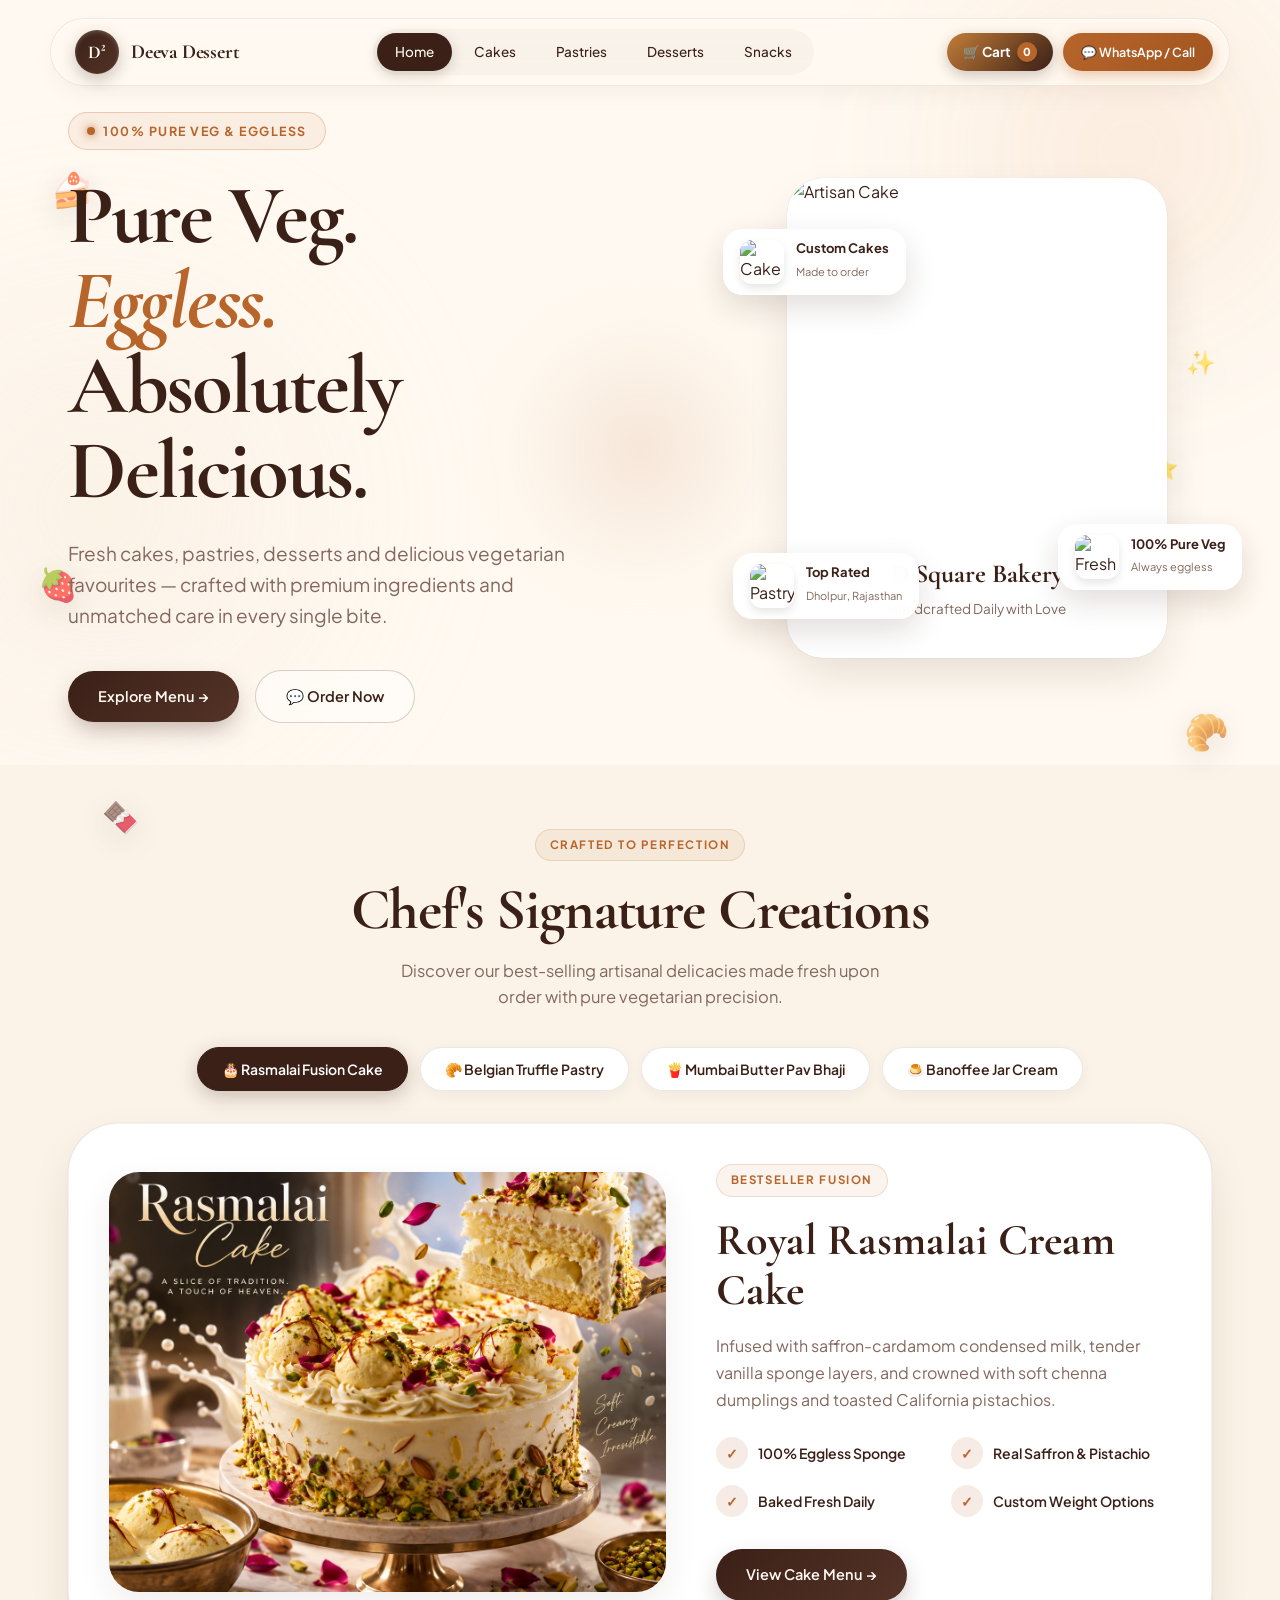
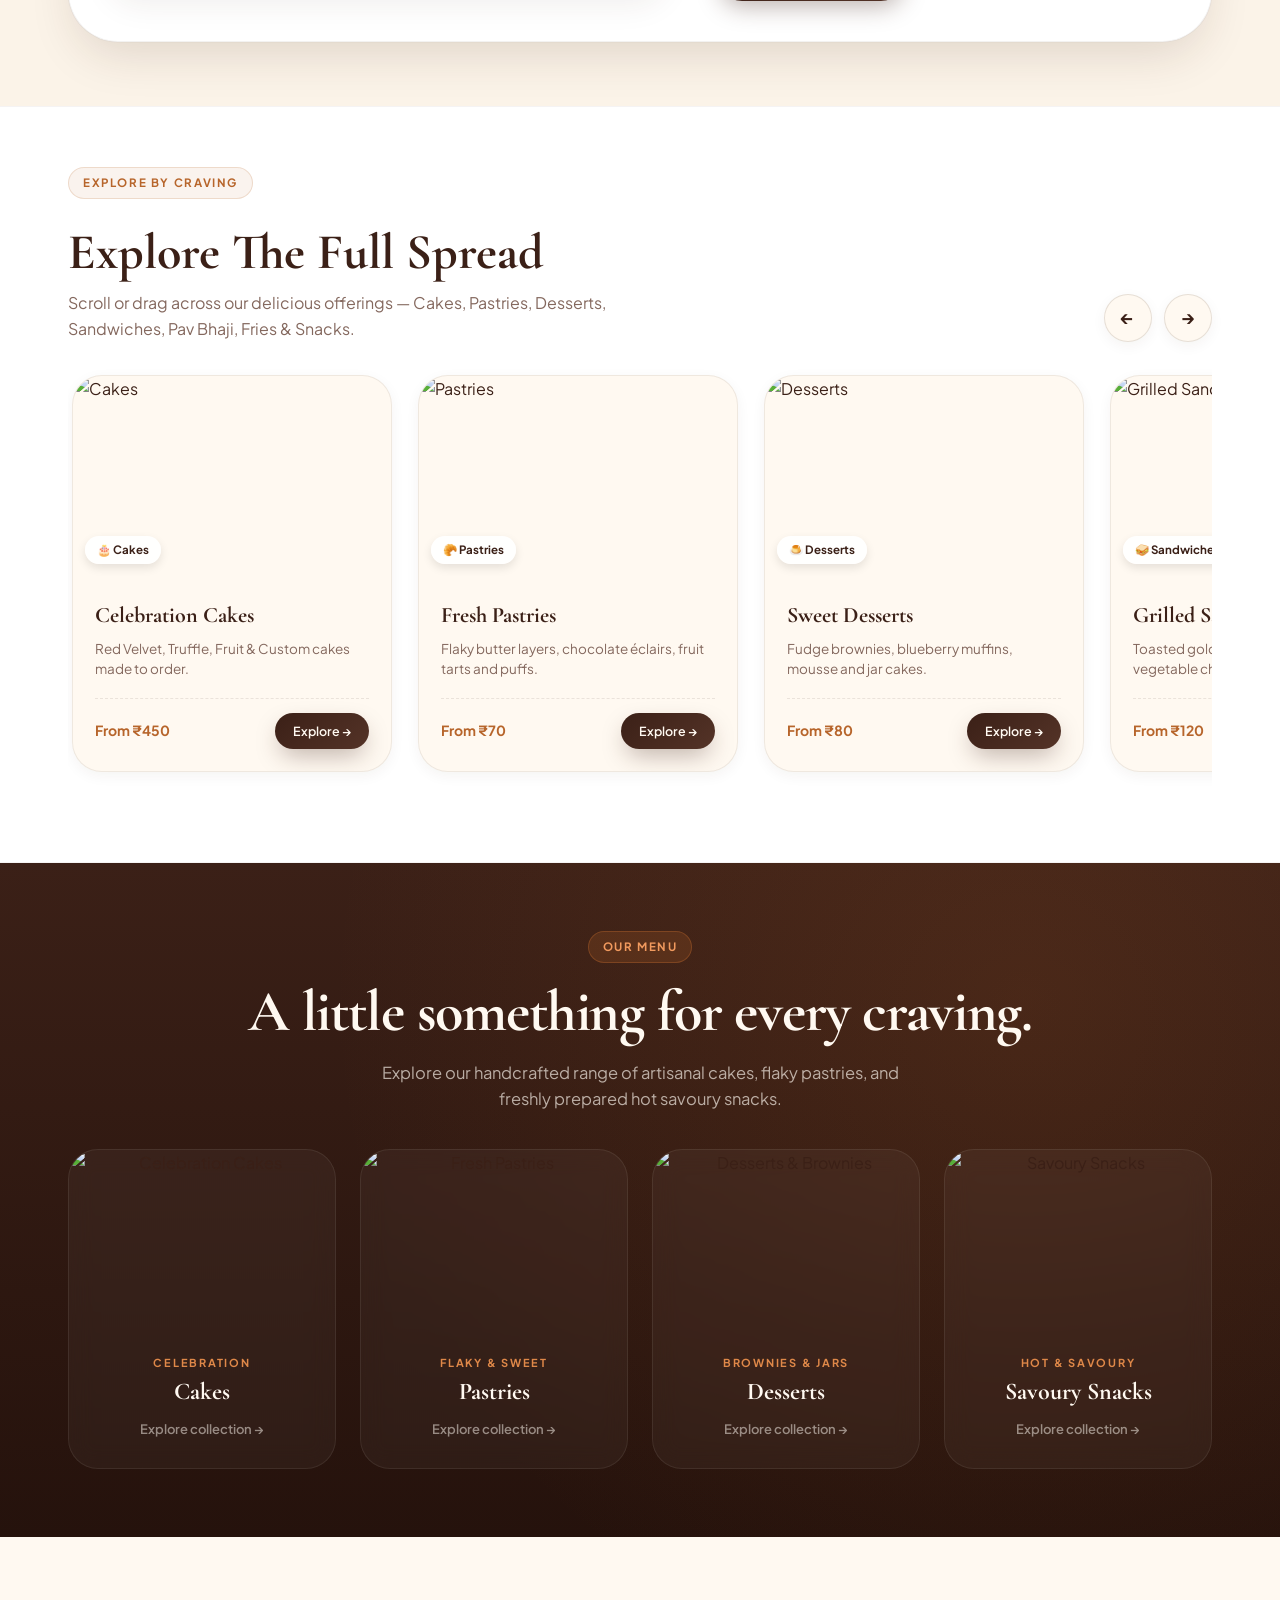
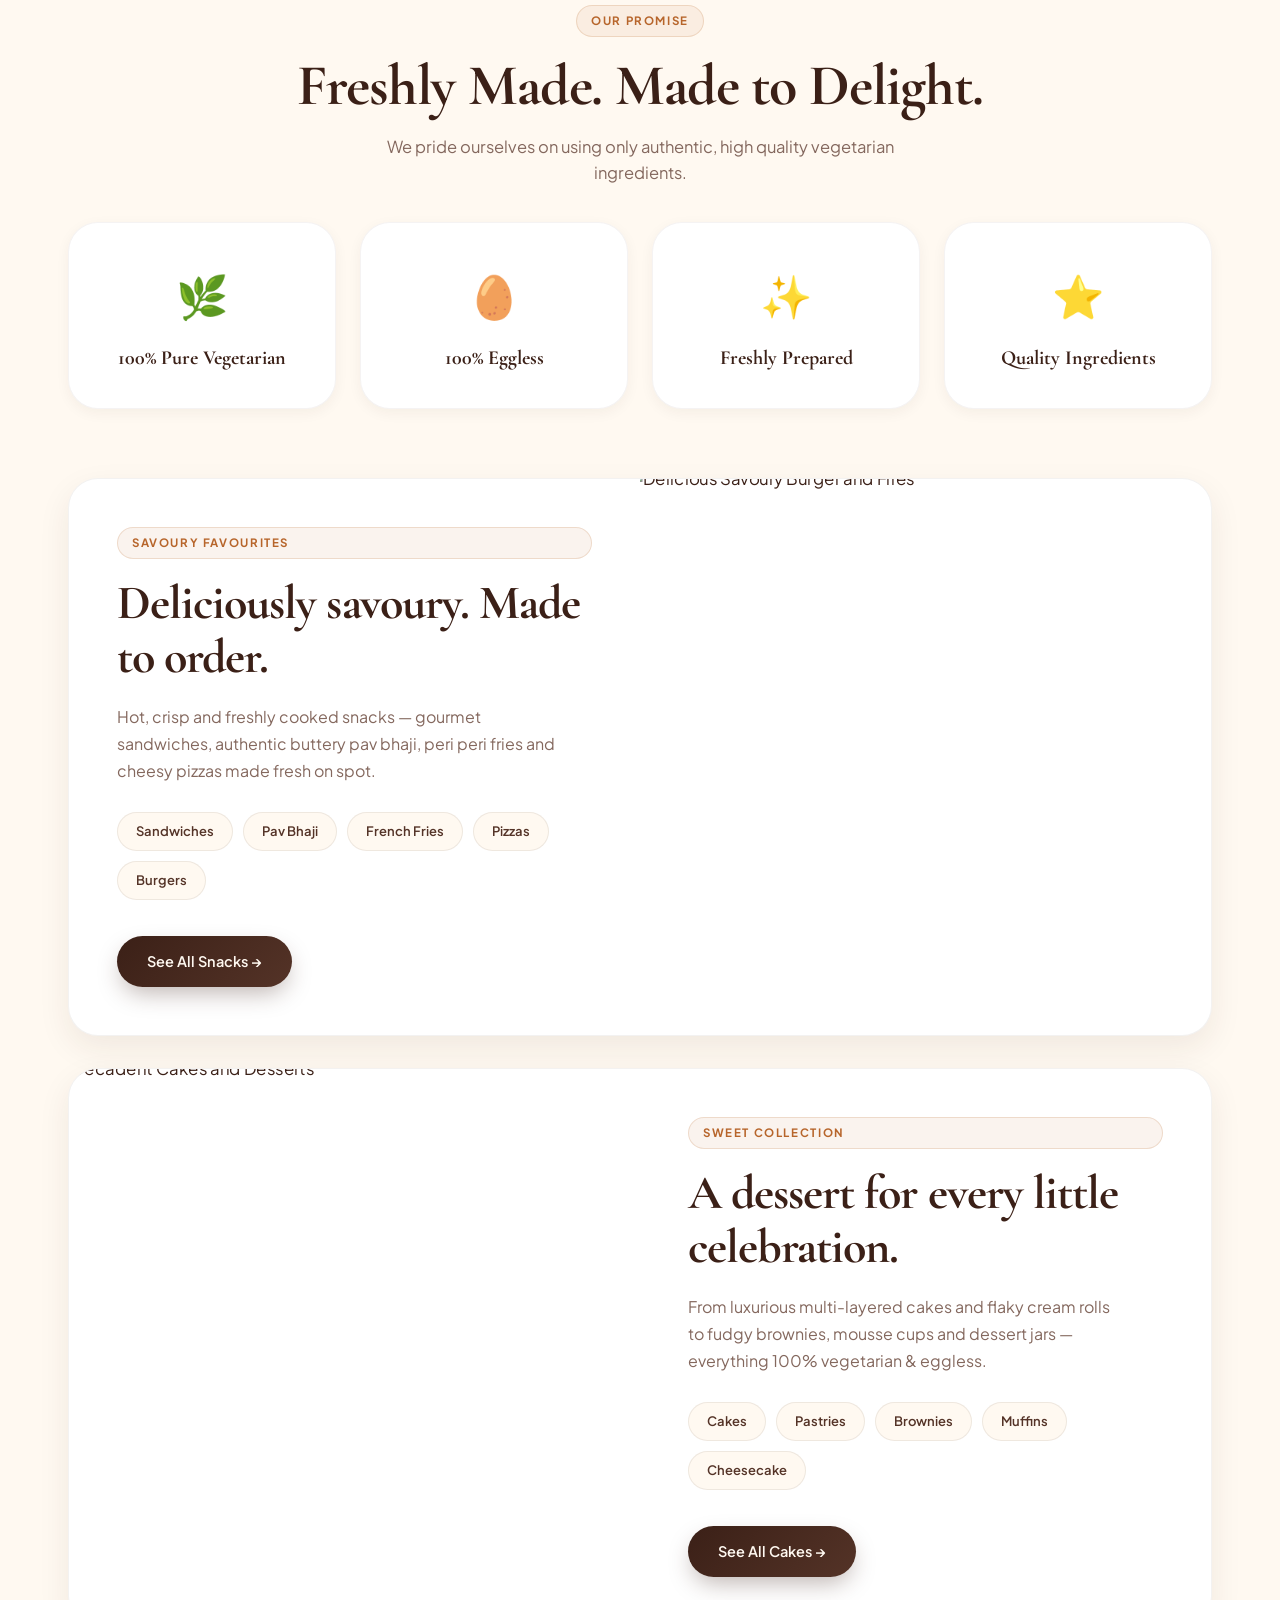
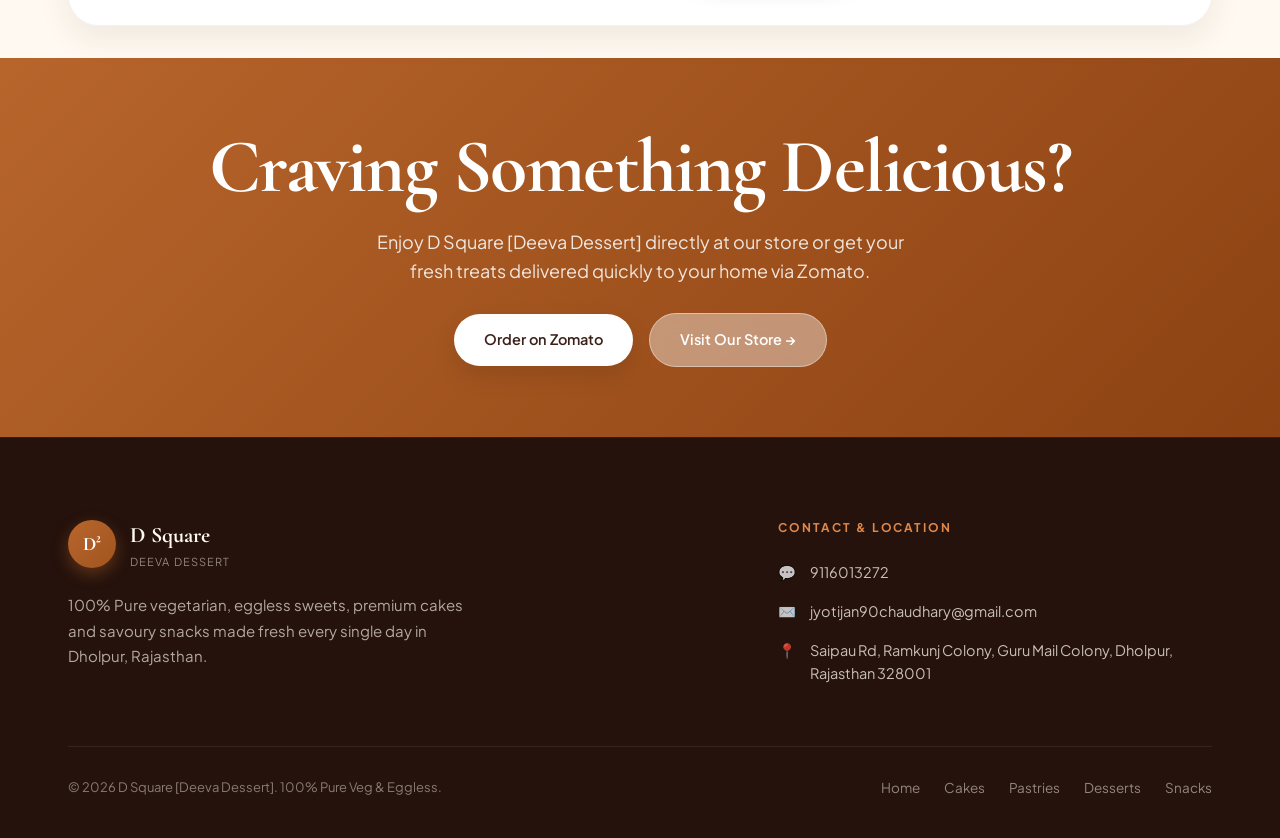
==== commit 7d40e8c5: "v2" ====
--- a/index.html
+++ b/index.html
@@ -49,7 +49,8 @@
         <a href="snacks.html">Snacks</a>
       </div>
       <div class="nav-right-actions">
-        <a href="https://wa.me/919116013272" target="_blank" rel="noopener noreferrer" class="nav-btn-call">💬 WhatsApp / Call</a>
+        <a href="https://wa.me/919116013272" target="_blank" rel="noopener noreferrer" class="nav-btn-call">💬 WhatsApp
+          / Call</a>
         <button class="nav-mobile-toggle" id="mobileToggle" aria-label="Toggle menu">
           <span></span><span></span><span></span>
         </button>
@@ -64,7 +65,8 @@
     <a href="pastries.html">Pastries</a>
     <a href="desserts.html">Desserts</a>
     <a href="snacks.html">Snacks</a>
-    <a href="https://wa.me/919116013272" target="_blank" rel="noopener noreferrer" style="color: var(--accent); font-weight: 700;">💬 WhatsApp: 9116013272</a>
+    <a href="https://wa.me/919116013272" target="_blank" rel="noopener noreferrer"
+      style="color: var(--accent); font-weight: 700;">💬 WhatsApp: 9116013272</a>
   </div>
 
   <!-- ═══ CINEMATIC 3D HERO SECTION ═══ -->
@@ -82,7 +84,8 @@
             crafted with premium ingredients and unmatched care in every single bite.</p>
           <div class="hero-btns hero-anim-elem">
             <a href="#menu" class="btn btn-primary">Explore Menu →</a>
-            <a href="https://wa.me/919116013272" target="_blank" rel="noopener noreferrer" class="btn btn-outline">💬 Order Now</a>
+            <a href="https://wa.me/919116013272" target="_blank" rel="noopener noreferrer" class="btn btn-outline">💬
+              Order Now</a>
           </div>
         </div>
 
@@ -533,9 +536,10 @@
       <p>Enjoy D Square [Deeva Dessert] directly at our store or get your fresh treats delivered quickly to your home
         via Zomato.</p>
       <div class="home-cta-btns">
-        <a href="https://zomato.com" target="_blank" rel="noopener" class="btn btn-light">Order on Zomato</a>
-        <a href="https://maps.google.com/?q=Saipau+Rd+Ramkunj+Colony+Dholpur+Rajasthan" target="_blank" rel="noopener"
-          class="btn btn-outline" style="color:#ffffff; border-color:rgba(255,255,255,0.4);">Visit Our Store →</a>
+        <a href="https://zomato.onelink.me/xqzv/t0p1nnoe" target="_blank" rel="noopener" class="btn btn-light">Order on
+          Zomato</a>
+        <a href="https://maps.app.goo.gl/AHbar57B4dyeTLeu7" target="_blank" rel="noopener" class="btn btn-outline"
+          style="color:#ffffff; border-color:rgba(255,255,255,0.4);">Visit Our Store →</a>
       </div>
     </div>
   </section>
--- a/styles.css
+++ b/styles.css
@@ -2032,3 +2032,552 @@
 .occasions-list strong {
   color: var(--accent);
 }
+
+/* Menu Table Item Thumbnails */
+.menu-item-cell {
+  display: flex;
+  align-items: center;
+  gap: 10px;
+}
+
+.menu-item-thumb {
+  width: 36px;
+  height: 36px;
+  border-radius: 8px;
+  object-fit: cover;
+  box-shadow: 0 2px 6px rgba(0, 0, 0, 0.12);
+  border: 1px solid rgba(59, 32, 23, 0.12);
+  flex-shrink: 0;
+  transition: transform 0.25s cubic-bezier(0.16, 1, 0.3, 1), box-shadow 0.25s ease;
+}
+
+.menu-item-thumb:hover {
+  transform: scale(1.4);
+  z-index: 10;
+  box-shadow: 0 6px 16px rgba(0, 0, 0, 0.3);
+}
+
+/* =========================================================
+   SHOPPING CART, CHECKOUT & PAYMENT QR SYSTEM STYLES
+   ========================================================= */
+
+/* Navbar Cart Button */
+.nav-btn-cart {
+  position: relative;
+  display: inline-flex;
+  align-items: center;
+  gap: 6px;
+  background: linear-gradient(135deg, var(--caramel, #c27d38) 0%, var(--dark, #3b2017) 100%);
+  color: #fff !important;
+  font-size: 13.5px;
+  font-weight: 700;
+  padding: 8px 16px;
+  border-radius: 999px;
+  text-decoration: none;
+  box-shadow: 0 4px 14px rgba(59, 32, 23, 0.25);
+  transition: all 0.25s cubic-bezier(0.16, 1, 0.3, 1);
+  border: none;
+  cursor: pointer;
+}
+
+.nav-btn-cart:hover {
+  transform: translateY(-2px) scale(1.03);
+  box-shadow: 0 6px 20px rgba(59, 32, 23, 0.35);
+  color: #fff !important;
+}
+
+.cart-badge {
+  background: var(--accent, #e03131);
+  color: #fff;
+  font-size: 11px;
+  font-weight: 800;
+  width: 20px;
+  height: 20px;
+  border-radius: 50%;
+  display: inline-flex;
+  align-items: center;
+  justify-content: center;
+  box-shadow: 0 2px 6px rgba(0, 0, 0, 0.2);
+  transition: transform 0.2s ease;
+}
+
+.cart-badge.bump {
+  animation: badgePop 0.3s cubic-bezier(0.175, 0.885, 0.32, 1.275);
+}
+
+@keyframes badgePop {
+  0% { transform: scale(1); }
+  50% { transform: scale(1.4); }
+  100% { transform: scale(1); }
+}
+
+/* Add to Cart Buttons on Product Cards */
+.btn-add-cart {
+  display: inline-flex;
+  align-items: center;
+  justify-content: center;
+  gap: 6px;
+  background: var(--dark, #3b2017);
+  color: #fff;
+  font-size: 12.5px;
+  font-weight: 700;
+  padding: 6px 14px;
+  border-radius: var(--radius-full, 999px);
+  border: 1px solid rgba(255, 255, 255, 0.1);
+  cursor: pointer;
+  transition: all 0.2s ease;
+}
+
+.btn-add-cart:hover {
+  background: var(--caramel, #c27d38);
+  color: #fff;
+  transform: translateY(-1px);
+  box-shadow: 0 4px 12px rgba(194, 125, 56, 0.3);
+}
+
+.table-add-cart-btn {
+  background: var(--cream, #fff9f1);
+  color: var(--dark, #3b2017);
+  border: 1px solid rgba(59, 32, 23, 0.2);
+  font-size: 11px;
+  font-weight: 700;
+  padding: 3px 8px;
+  border-radius: 6px;
+  cursor: pointer;
+  margin-left: 6px;
+  transition: all 0.15s ease;
+}
+
+.table-add-cart-btn:hover {
+  background: var(--dark, #3b2017);
+  color: #fff;
+}
+
+/* Cart Toast Notification */
+.cart-toast-container {
+  position: fixed;
+  bottom: 24px;
+  right: 24px;
+  z-index: 9999;
+  display: flex;
+  flex-direction: column;
+  gap: 10px;
+  pointer-events: none;
+}
+
+.cart-toast {
+  background: #2b6736;
+  color: #fff;
+  padding: 12px 20px;
+  border-radius: 12px;
+  font-size: 13.5px;
+  font-weight: 700;
+  box-shadow: 0 10px 30px rgba(0, 0, 0, 0.2);
+  display: flex;
+  align-items: center;
+  gap: 10px;
+  opacity: 0;
+  transform: translateY(20px) scale(0.95);
+  transition: all 0.3s cubic-bezier(0.16, 1, 0.3, 1);
+  pointer-events: auto;
+}
+
+.cart-toast.show {
+  opacity: 1;
+  transform: translateY(0) scale(1);
+}
+
+/* Cart Drawer & Overlay */
+.cart-drawer-overlay {
+  position: fixed;
+  inset: 0;
+  background: rgba(15, 8, 5, 0.6);
+  backdrop-filter: blur(4px);
+  z-index: 10000;
+  opacity: 0;
+  visibility: hidden;
+  transition: all 0.3s ease;
+}
+
+.cart-drawer-overlay.active {
+  opacity: 1;
+  visibility: visible;
+}
+
+.cart-drawer {
+  position: fixed;
+  top: 0;
+  right: 0;
+  bottom: 0;
+  width: 100%;
+  max-width: 440px;
+  background: #fff;
+  z-index: 10001;
+  display: flex;
+  flex-direction: column;
+  box-shadow: -10px 0 40px rgba(0, 0, 0, 0.25);
+  transform: translateX(100%);
+  transition: transform 0.35s cubic-bezier(0.16, 1, 0.3, 1);
+}
+
+.cart-drawer-overlay.active .cart-drawer {
+  transform: translateX(0);
+}
+
+.cart-header {
+  padding: 20px 24px;
+  background: var(--dark, #3b2017);
+  color: #fff;
+  display: flex;
+  align-items: center;
+  justify-content: space-between;
+}
+
+.cart-header h3 {
+  font-size: 18px;
+  font-weight: 800;
+  margin: 0;
+  display: flex;
+  align-items: center;
+  gap: 10px;
+}
+
+.cart-close-btn {
+  background: rgba(255, 255, 255, 0.15);
+  color: #fff;
+  border: none;
+  width: 34px;
+  height: 34px;
+  border-radius: 50%;
+  font-size: 18px;
+  cursor: pointer;
+  display: flex;
+  align-items: center;
+  justify-content: center;
+  transition: background 0.2s ease;
+}
+
+.cart-close-btn:hover {
+  background: rgba(255, 255, 255, 0.3);
+}
+
+.cart-body {
+  flex: 1;
+  overflow-y: auto;
+  padding: 20px 24px;
+}
+
+.cart-empty {
+  text-align: center;
+  padding: 60px 20px;
+  color: var(--text-muted, #71717a);
+}
+
+.cart-empty-icon {
+  font-size: 56px;
+  margin-bottom: 12px;
+  display: block;
+}
+
+.cart-empty p {
+  font-size: 15px;
+  margin-bottom: 20px;
+}
+
+.cart-items-list {
+  display: flex;
+  flex-direction: column;
+  gap: 16px;
+}
+
+.cart-item {
+  display: flex;
+  align-items: center;
+  gap: 14px;
+  padding: 12px;
+  border-radius: 12px;
+  background: #fdfbf7;
+  border: 1px solid rgba(59, 32, 23, 0.08);
+}
+
+.cart-item-img {
+  width: 60px;
+  height: 60px;
+  border-radius: 8px;
+  object-fit: cover;
+  background: #eee;
+}
+
+.cart-item-info {
+  flex: 1;
+}
+
+.cart-item-title {
+  font-size: 14px;
+  font-weight: 700;
+  color: var(--dark, #3b2017);
+  margin-bottom: 4px;
+}
+
+.cart-item-price {
+  font-size: 13px;
+  font-weight: 600;
+  color: var(--caramel, #c27d38);
+}
+
+.cart-item-actions {
+  display: flex;
+  align-items: center;
+  gap: 8px;
+  background: #fff;
+  border: 1px solid #e4e4e7;
+  border-radius: 8px;
+  padding: 4px 8px;
+}
+
+.cart-qty-btn {
+  background: none;
+  border: none;
+  font-size: 15px;
+  font-weight: 800;
+  color: var(--dark, #3b2017);
+  cursor: pointer;
+  width: 20px;
+  height: 20px;
+  display: flex;
+  align-items: center;
+  justify-content: center;
+}
+
+.cart-qty-btn:hover {
+  color: var(--caramel, #c27d38);
+}
+
+.cart-qty-num {
+  font-size: 13px;
+  font-weight: 700;
+  min-width: 16px;
+  text-align: center;
+}
+
+.cart-remove-btn {
+  background: none;
+  border: none;
+  color: #ef4444;
+  font-size: 16px;
+  cursor: pointer;
+  padding: 4px;
+  margin-left: 4px;
+  opacity: 0.7;
+  transition: opacity 0.2s ease;
+}
+
+.cart-remove-btn:hover {
+  opacity: 1;
+}
+
+.cart-footer {
+  padding: 20px 24px;
+  border-top: 1px solid #f4f4f5;
+  background: #fafaf9;
+}
+
+.cart-summary-row {
+  display: flex;
+  align-items: center;
+  justify-content: space-between;
+  margin-bottom: 16px;
+}
+
+.cart-summary-label {
+  font-size: 15px;
+  font-weight: 600;
+  color: var(--text-muted, #52525b);
+}
+
+.cart-total-val {
+  font-size: 22px;
+  font-weight: 800;
+  color: var(--dark, #3b2017);
+}
+
+.btn-checkout {
+  width: 100%;
+  padding: 14px;
+  background: linear-gradient(135deg, #25d366 0%, #128c7e 100%);
+  color: #fff;
+  border: none;
+  border-radius: 12px;
+  font-size: 15px;
+  font-weight: 800;
+  cursor: pointer;
+  display: flex;
+  align-items: center;
+  justify-content: center;
+  gap: 8px;
+  box-shadow: 0 4px 16px rgba(37, 211, 102, 0.3);
+  transition: all 0.25s ease;
+}
+
+.btn-checkout:hover {
+  transform: translateY(-2px);
+  box-shadow: 0 6px 22px rgba(37, 211, 102, 0.4);
+}
+
+/* Checkout Modal */
+.checkout-modal-overlay {
+  position: fixed;
+  inset: 0;
+  background: rgba(15, 8, 5, 0.7);
+  backdrop-filter: blur(6px);
+  z-index: 10002;
+  display: flex;
+  align-items: center;
+  justify-content: center;
+  padding: 20px;
+  opacity: 0;
+  visibility: hidden;
+  transition: all 0.3s ease;
+}
+
+.checkout-modal-overlay.active {
+  opacity: 1;
+  visibility: visible;
+}
+
+.checkout-modal {
+  width: 100%;
+  max-width: 520px;
+  max-height: 90vh;
+  background: #fff;
+  border-radius: 20px;
+  overflow-y: auto;
+  box-shadow: 0 20px 50px rgba(0, 0, 0, 0.3);
+  transform: scale(0.95) translateY(20px);
+  transition: transform 0.3s cubic-bezier(0.16, 1, 0.3, 1);
+}
+
+.checkout-modal-overlay.active .checkout-modal {
+  transform: scale(1) translateY(0);
+}
+
+.checkout-header {
+  padding: 20px 24px;
+  background: var(--dark, #3b2017);
+  color: #fff;
+  display: flex;
+  align-items: center;
+  justify-content: space-between;
+}
+
+.checkout-header h3 {
+  font-size: 18px;
+  font-weight: 800;
+  margin: 0;
+}
+
+.checkout-body {
+  padding: 24px;
+}
+
+.form-group {
+  margin-bottom: 16px;
+}
+
+.form-group label {
+  display: block;
+  font-size: 13px;
+  font-weight: 700;
+  color: var(--dark, #3b2017);
+  margin-bottom: 6px;
+}
+
+.form-input {
+  width: 100%;
+  padding: 10px 14px;
+  border: 1.5px solid #e4e4e7;
+  border-radius: 10px;
+  font-size: 14px;
+  font-family: inherit;
+  transition: border-color 0.2s ease;
+  outline: none;
+}
+
+.form-input:focus {
+  border-color: var(--caramel, #c27d38);
+  box-shadow: 0 0 0 3px rgba(194, 125, 56, 0.15);
+}
+
+/* Payment Mode & QR Section */
+.payment-section {
+  background: #fdfbf7;
+  border: 1px solid rgba(59, 32, 23, 0.1);
+  border-radius: 14px;
+  padding: 16px;
+  margin-top: 20px;
+  margin-bottom: 20px;
+}
+
+.payment-title {
+  font-size: 14px;
+  font-weight: 700;
+  color: var(--dark, #3b2017);
+  margin-bottom: 12px;
+  display: flex;
+  align-items: center;
+  gap: 6px;
+}
+
+.payment-options {
+  display: grid;
+  grid-template-columns: 1fr 1fr;
+  gap: 10px;
+  margin-bottom: 14px;
+}
+
+.payment-option-btn {
+  padding: 10px;
+  border: 1.5px solid #e4e4e7;
+  border-radius: 10px;
+  background: #fff;
+  font-size: 12.5px;
+  font-weight: 700;
+  color: var(--dark, #3b2017);
+  cursor: pointer;
+  text-align: center;
+  transition: all 0.2s ease;
+}
+
+.payment-option-btn.selected {
+  border-color: var(--caramel, #c27d38);
+  background: #fff8f0;
+  color: var(--caramel, #c27d38);
+}
+
+.qr-code-card {
+  text-align: center;
+  padding: 16px;
+  background: #fff;
+  border: 1px dashed rgba(59, 32, 23, 0.2);
+  border-radius: 12px;
+}
+
+.qr-code-card img {
+  width: 160px;
+  height: 160px;
+  border-radius: 8px;
+  margin: 8px auto;
+  display: block;
+}
+
+.upi-id-badge {
+  display: inline-block;
+  background: #f4faf4;
+  color: #2b6736;
+  font-size: 12px;
+  font-weight: 700;
+  padding: 4px 12px;
+  border-radius: 999px;
+  margin-top: 6px;
+}
+
